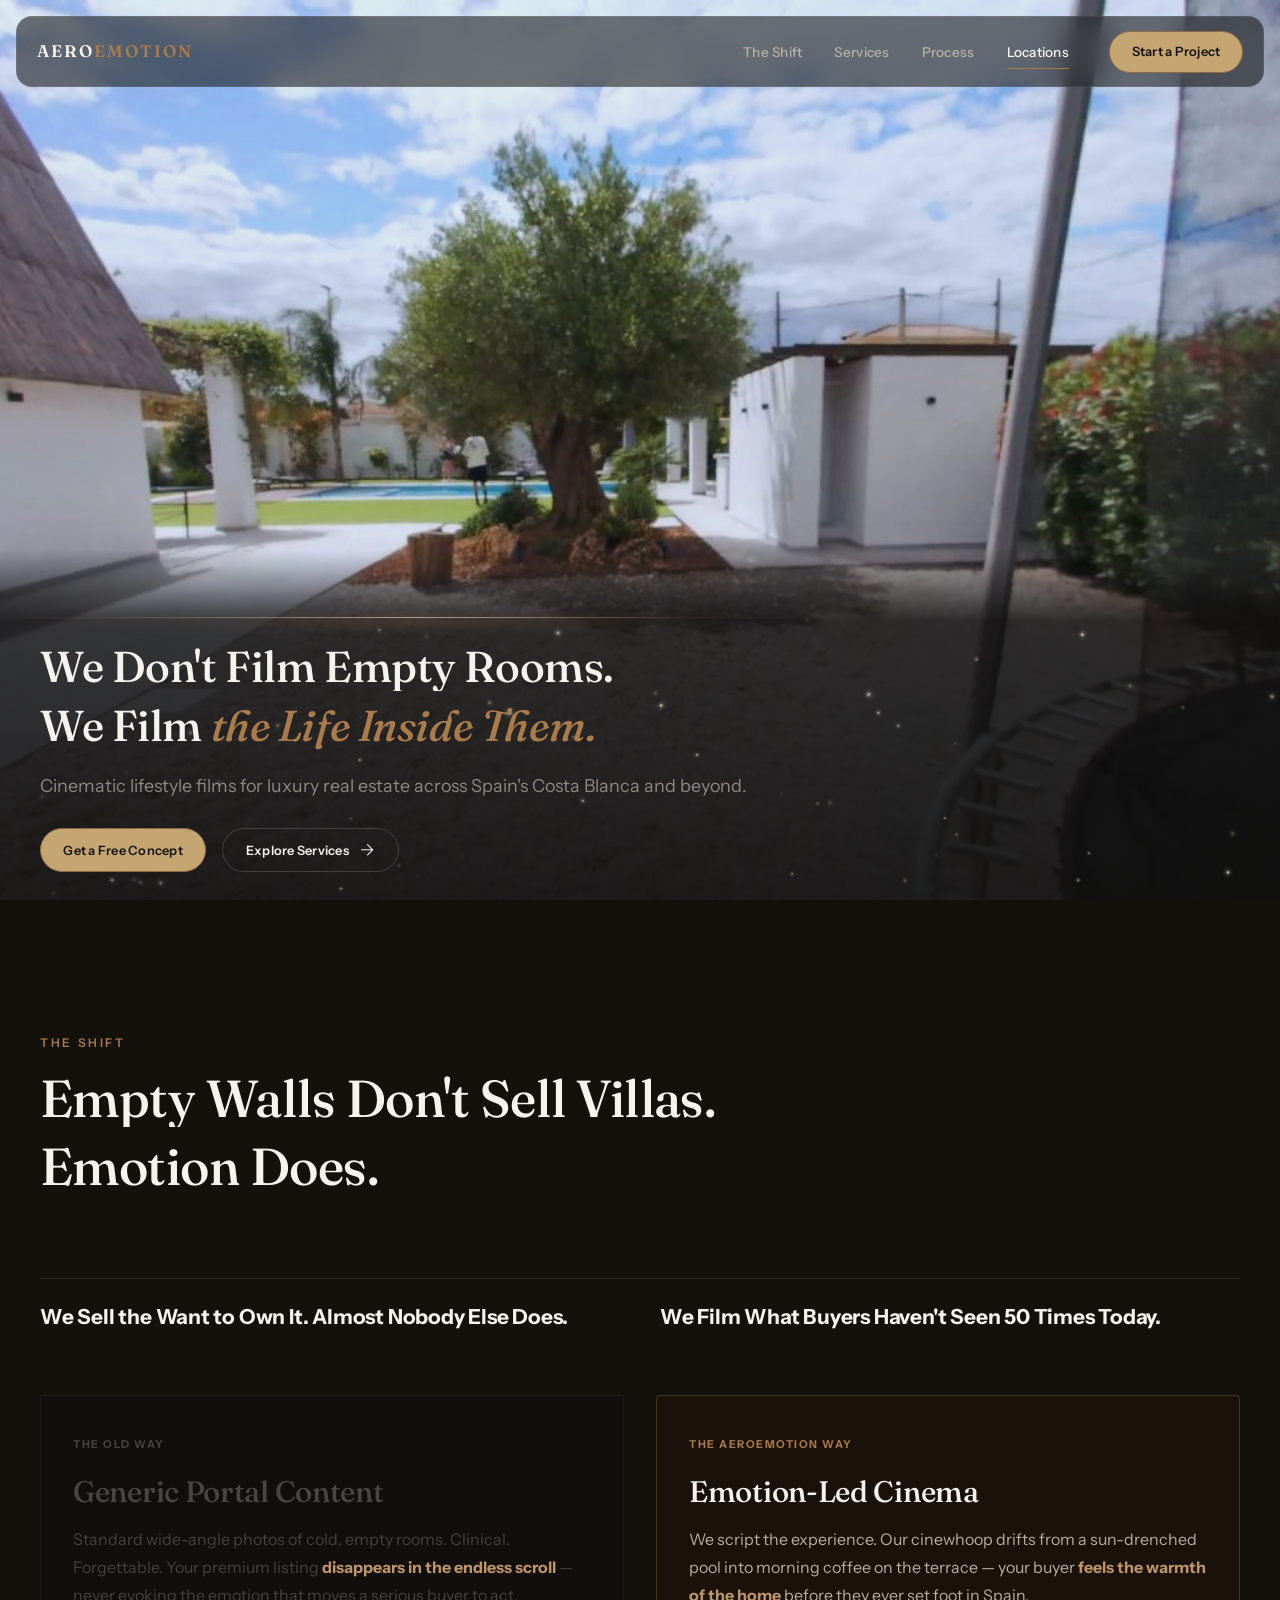
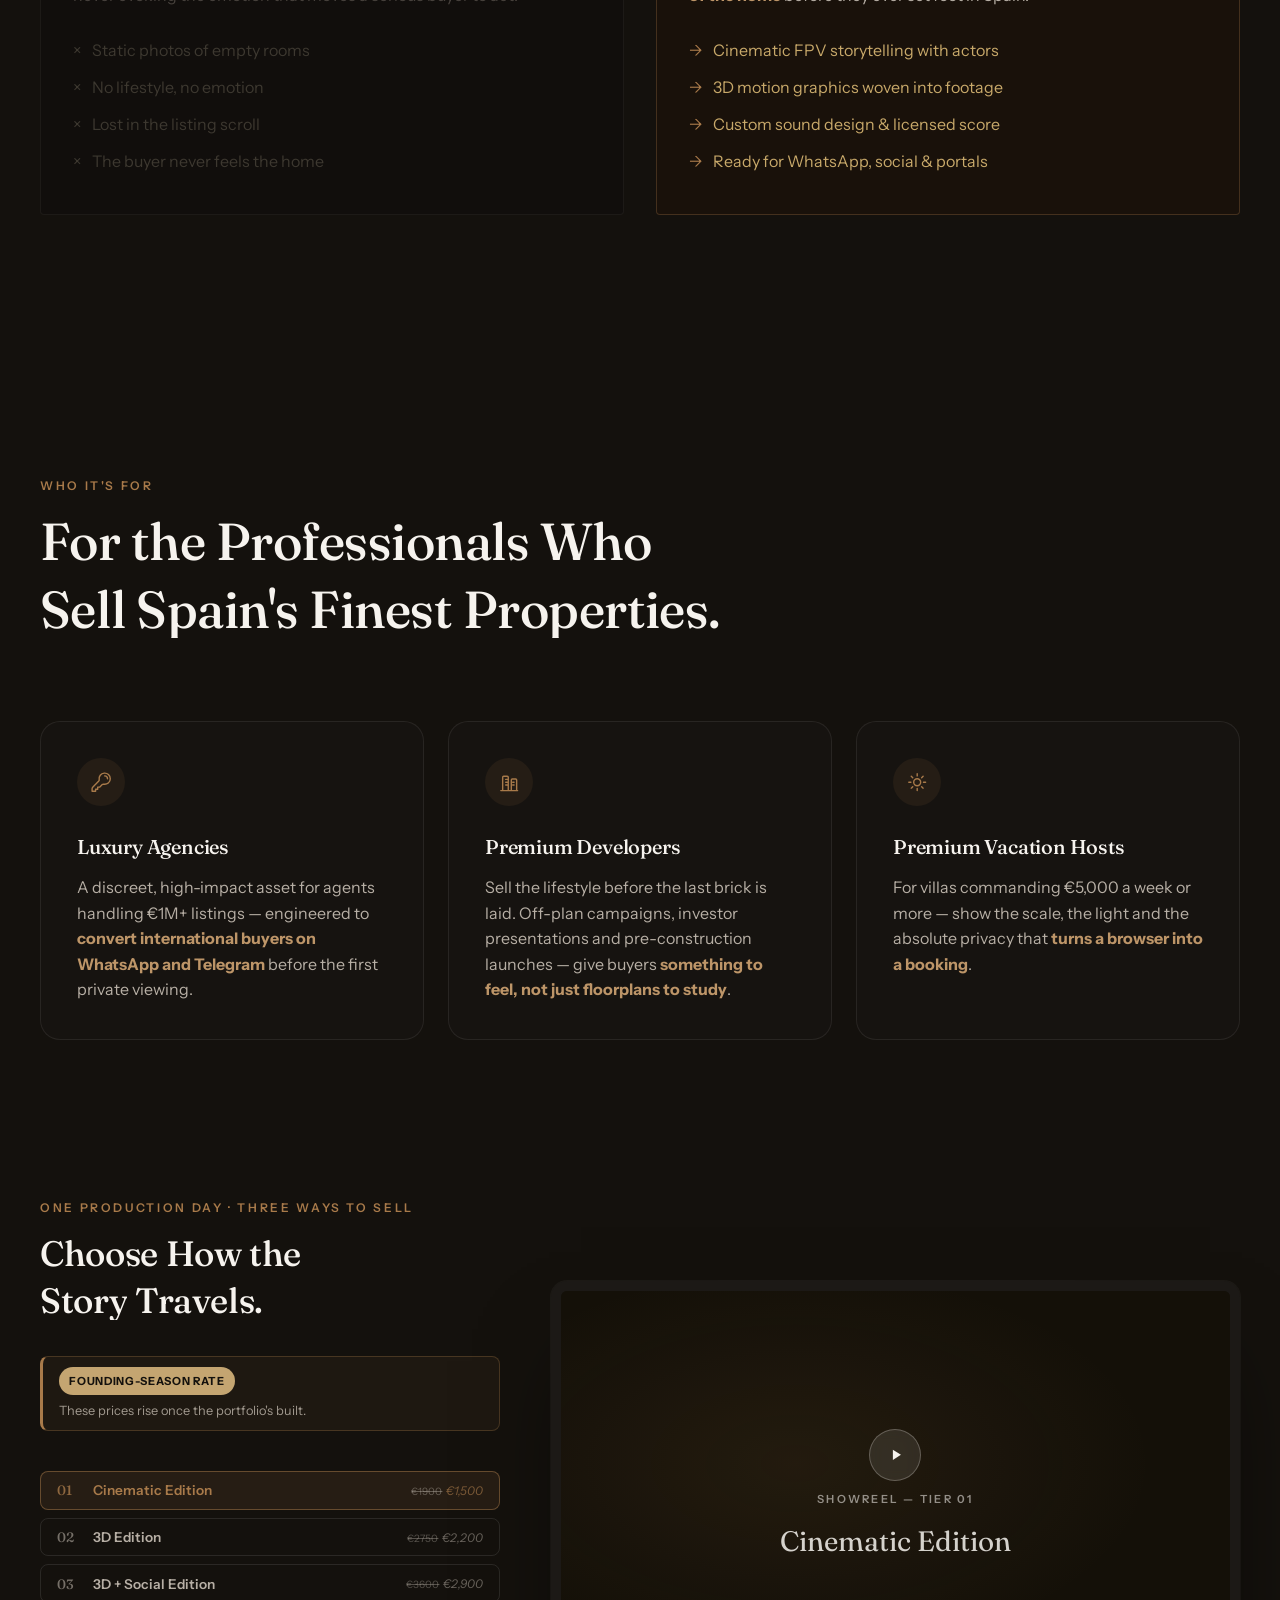
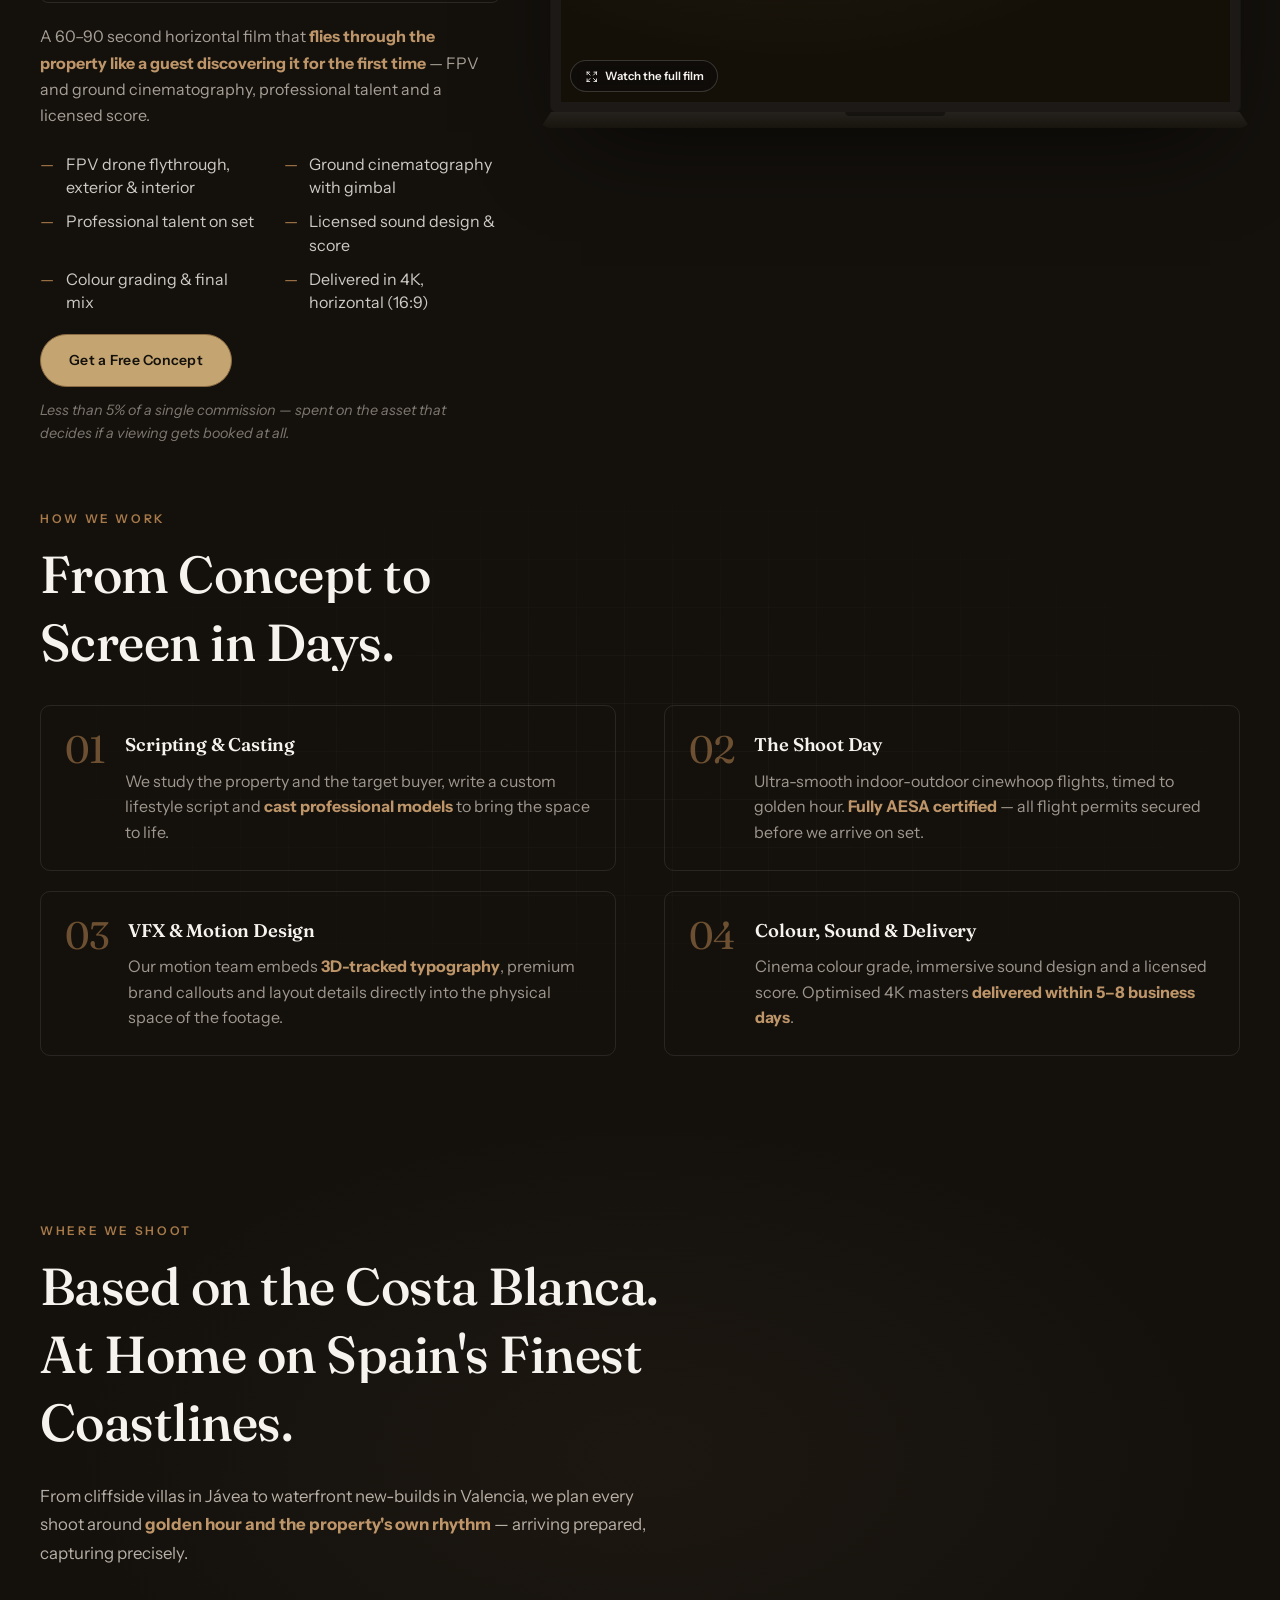
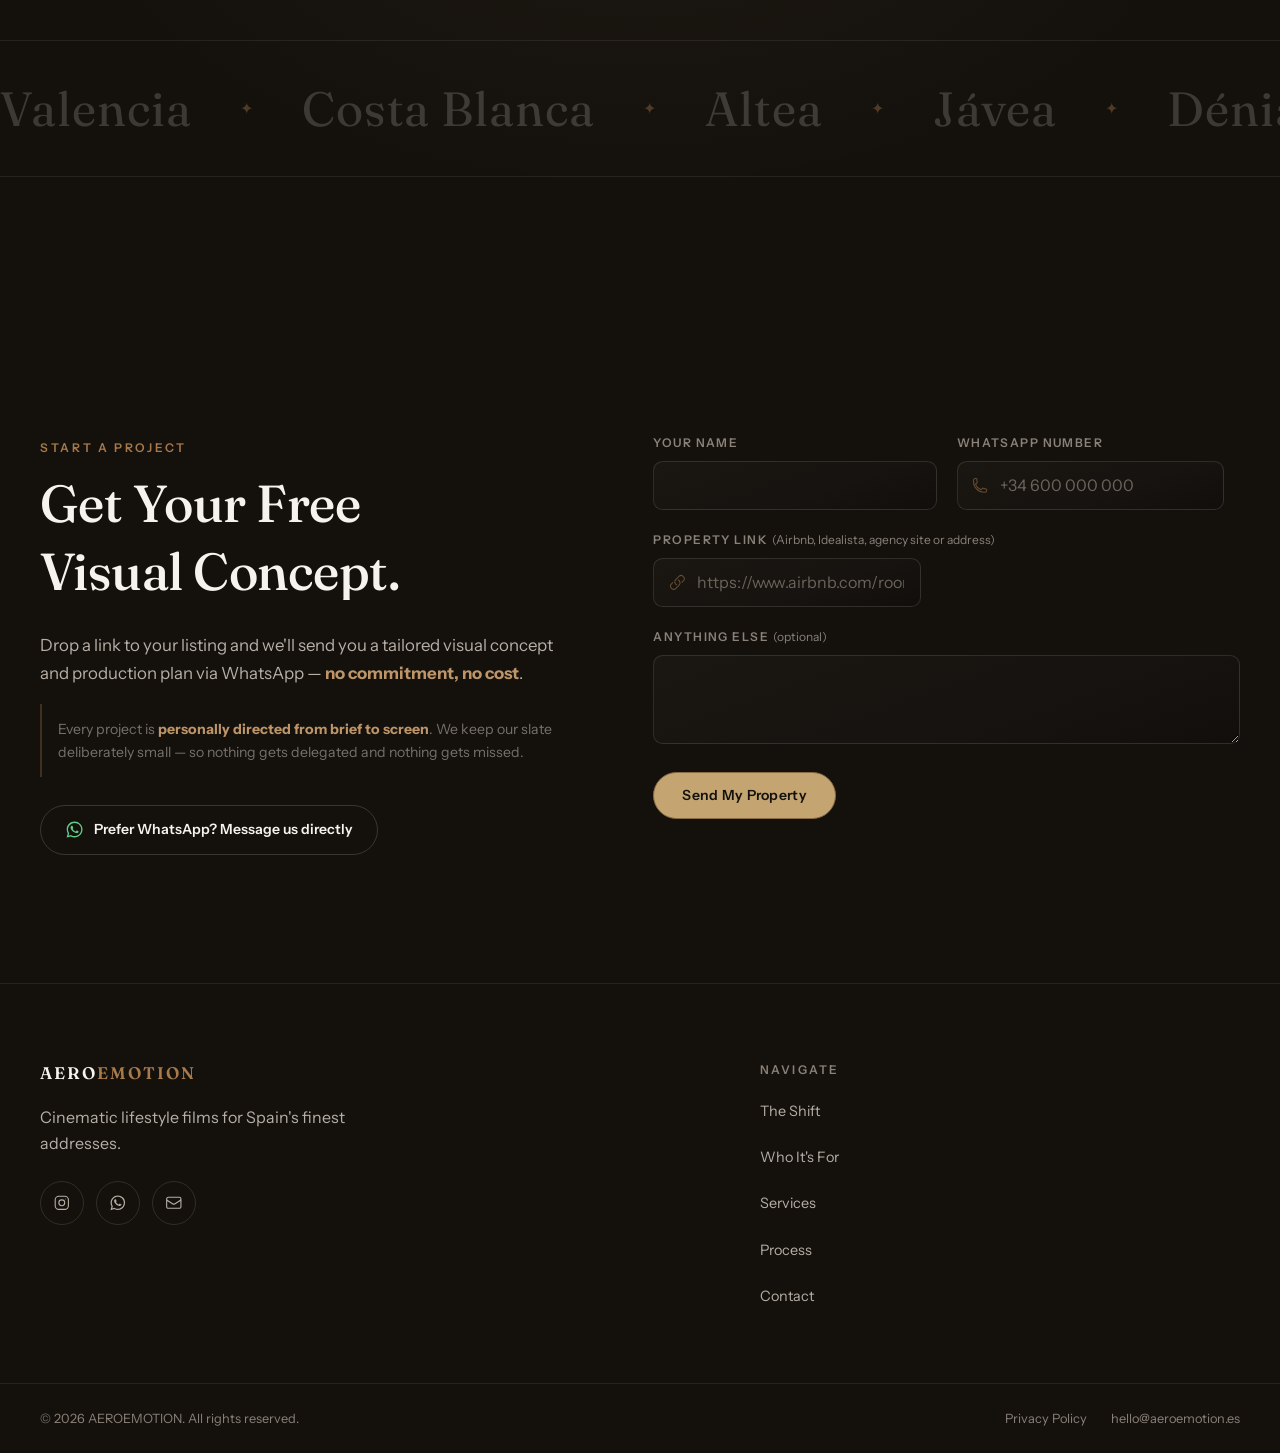
==== index.html @ 497477eb "Eager-load hero video; replace Ken Burns placeholders with static dark backgrounds - Hero <video> sw" ====
<!DOCTYPE html>
<html lang="en">
<head>
<meta charset="UTF-8">
<meta name="viewport" content="width=device-width, initial-scale=1">
<meta name="theme-color" content="#14110d">
<title>AEROEMOTION — Cinematic Lifestyle Films for Luxury Real Estate in Spain</title>
<meta name="description" content="AEROEMOTION creates Interactive Lifestyle Assets — cinematic storytelling, FPV drone flow and 3D motion design — for ultra-luxury villas, yachts and boutique hotels across Valencia, Costa Blanca, Altea, Jávea and Dénia.">
<meta property="og:title" content="AEROEMOTION — Cinematic Lifestyle Films for Luxury Real Estate in Spain">
<meta property="og:description" content="Interactive Lifestyle Assets for ultra-luxury villas, yachts and boutique hotels. Cinematic storytelling, FPV drone flow and 3D motion design.">
<meta property="og:type" content="website">
<meta property="og:image" content="assets/images/og-image.jpg">
<meta property="og:url" content="https://www.aeroemotion.es/">
<meta name="robots" content="index, follow">
<meta name="author" content="AEROEMOTION">
<link rel="canonical" href="https://www.aeroemotion.es/">
<link rel="icon" type="image/svg+xml" href="assets/images/favicon.svg">
<link rel="preconnect" href="https://fonts.googleapis.com">
<link rel="preconnect" href="https://fonts.gstatic.com" crossorigin>
<link href="https://fonts.googleapis.com/css2?family=Fraunces:ital,opsz,wght@0,9..144,300..700;1,9..144,400..600&family=Instrument+Sans:ital,wght@0,400;0,500;0,600;0,700;1,400;1,500&display=swap" rel="stylesheet">
<link rel="stylesheet" href="css/style.css">
</head>
<body>
<a href="#main" class="skip-link">Skip to content</a>
<div class="grain" aria-hidden="true"></div>
<div class="scroll-progress" aria-hidden="true"></div>

<!-- NAVBAR -->
<header class="navbar" id="navbar">
  <div class="navbar__inner">
    <a href="#top" class="navbar__logo" aria-label="Aeroemotion — home">
      <span class="navbar__logo-aero">AERO</span><span class="navbar__logo-accent">EMOTION</span>
    </a>
    <nav class="navbar__links" aria-label="Primary">
      <a href="#philosophy" class="navbar__link">The Shift</a>
      <a href="#services" class="navbar__link">Services</a>
      <a href="#process" class="navbar__link">Process</a>
      <a href="#locations" class="navbar__link">Locations</a>
      <a href="#contact" class="btn btn--primary btn--sm navbar__cta">Start a Project</a>
    </nav>
    <button class="navbar__toggle" id="navToggle" aria-label="Open menu" aria-expanded="false" aria-controls="mobileMenu">
      <svg class="icon icon--open" viewBox="0 0 24 24" fill="none" stroke="currentColor" stroke-width="1.5" stroke-linecap="round" stroke-linejoin="round"><path d="M3.75 6.75h16.5M3.75 12h16.5M3.75 17.25h16.5"/></svg>
      <svg class="icon icon--close" viewBox="0 0 24 24" fill="none" stroke="currentColor" stroke-width="1.5" stroke-linecap="round" stroke-linejoin="round"><path d="M6 18 18 6M6 6l12 12"/></svg>
    </button>
  </div>
</header>

<div class="mobile-menu" id="mobileMenu">
  <nav class="mobile-menu__nav" aria-label="Mobile">
    <a href="#philosophy" class="mobile-menu__link">The Shift</a>
    <a href="#audience" class="mobile-menu__link">Who It's For</a>
    <a href="#services" class="mobile-menu__link">Services</a>
    <a href="#process" class="mobile-menu__link">Process</a>
    <a href="#locations" class="mobile-menu__link">Locations</a>
  </nav>
  <a href="#contact" class="btn btn--primary mobile-menu__cta">Start a Project</a>
</div>

<main id="main">

  <!-- HERO -->
  <section class="hero" id="top">
    <div class="hero__media">
      <div class="placeholder-gradient placeholder-gradient--hero" data-tier-media="hero">
        <div class="hero__art" aria-hidden="true">
          <svg viewBox="0 0 1600 900" preserveAspectRatio="xMidYMid slice" xmlns="http://www.w3.org/2000/svg">
            <defs>
              <filter id="droneGlow" x="-200%" y="-200%" width="500%" height="500%">
                <feGaussianBlur stdDeviation="5" result="blur"/>
                <feMerge><feMergeNode in="blur"/><feMergeNode in="SourceGraphic"/></feMerge>
              </filter>
              <filter id="sunBlur" x="-100%" y="-100%" width="300%" height="300%">
                <feGaussianBlur stdDeviation="35"/>
              </filter>
              <linearGradient id="seaGradient" x1="0" y1="0" x2="0" y2="1">
                <stop offset="0" stop-color="#1f2e2c" stop-opacity="0.85"/>
                <stop offset="1" stop-color="#14110d" stop-opacity="0.95"/>
              </linearGradient>
            </defs>

            <circle class="hero-art__sun" cx="1220" cy="210" r="120" filter="url(#sunBlur)"/>

            <path class="hero-art__ridge hero-art__ridge--back" d="M-10,580 C200,520 380,560 580,525 C800,488 1000,545 1220,510 C1400,482 1520,520 1610,500 L1610,910 L-10,910 Z"/>

            <rect x="-10" y="640" width="1620" height="270" fill="url(#seaGradient)"/>
            <path class="hero-art__glint" d="M-10,664 C260,650 420,672 700,659 C980,646 1180,668 1610,652 L1610,672 C1180,690 980,668 700,681 C420,694 260,672 -10,686 Z"/>

            <path class="hero-art__ridge hero-art__ridge--front" d="M-10,680 C180,630 360,670 560,640 C680,622 760,612 900,608 C1080,603 1260,615 1400,605 C1480,600 1560,612 1610,605 L1610,910 L-10,910 Z"/>

            <path class="hero-art__flightpath" d="M-40,300 C260,180 480,360 760,260 C1040,160 1300,320 1650,240"/>
            <circle class="hero-art__drone" cx="760" cy="260" r="5" filter="url(#droneGlow)"/>
          </svg>
        </div>
        <video class="screen-media__video screen-media__video--hero" autoplay muted loop playsinline preload="auto" poster="assets/images/hero-poster.jpg" aria-hidden="true">
          <source src="assets/video/hero-bg-mobile.mp4" media="(max-width: 768px)">
          <source src="assets/video/hero-bg.mp4">
        </video>
      </div>
      <div class="hero__overlay"></div>
      <div class="hero__vignette" aria-hidden="true"></div>
    </div>
    <canvas class="hero__particles" aria-hidden="true"></canvas>
    <div class="hero__content wrap">
      <h1 class="hero__title reveal">We Don't Film Empty Rooms.<br>We Film <em>the Life Inside Them.</em></h1>
      <p class="hero__sub reveal">Cinematic lifestyle films for luxury real estate across Spain's Costa Blanca and beyond.</p>
      <div class="hero__actions reveal">
        <a href="#contact" class="btn btn--primary">Get a Free Concept</a>
        <a href="#services" class="btn btn--ghost">
          Explore Services
          <svg class="icon" viewBox="0 0 24 24" fill="none" stroke="currentColor" stroke-width="1.5" stroke-linecap="round" stroke-linejoin="round"><path d="M5 12h14M13 5l7 7-7 7"/></svg>
        </a>
      </div>
    </div>
  </section>

  <!-- THE SHIFT -->
  <section class="section philosophy" id="philosophy">
    <div class="philosophy__glow" aria-hidden="true"></div>
    <div class="wrap">
      <div class="section-head">
        <p class="eyebrow reveal">The Shift</p>
        <h2 class="reveal">Empty Walls Don't Sell Villas.<br>Emotion Does.</h2>
      </div>
      <div class="shift__hooks reveal">
        <p class="shift__hook">We Sell the Want to Own It. Almost Nobody Else Does.</p>
        <p class="shift__hook">We Film What Buyers Haven't Seen 50 Times Today.</p>
      </div>
      <div class="shift__grid">
        <div class="shift-card shift-card--old reveal">
          <p class="shift-card__label">The Old Way</p>
          <h3 class="shift-card__title">Generic Portal Content</h3>
          <p class="shift-card__body">Standard wide-angle photos of cold, empty rooms. Clinical. Forgettable. Your premium listing <strong class="hl">disappears in the endless scroll</strong> — never evoking the emotion that moves a serious buyer to act.</p>
          <ul class="shift-card__list">
            <li>Static photos of empty rooms</li>
            <li>No lifestyle, no emotion</li>
            <li>Lost in the listing scroll</li>
            <li>The buyer never feels the home</li>
          </ul>
        </div>
        <div class="shift-card shift-card--new reveal">
          <p class="shift-card__label">The AEROEMOTION Way</p>
          <h3 class="shift-card__title">Emotion-Led Cinema</h3>
          <p class="shift-card__body">We script the experience. Our cinewhoop drifts from a sun-drenched pool into morning coffee on the terrace — your buyer <strong class="hl">feels the warmth of the home</strong> before they ever set foot in Spain.</p>
          <ul class="shift-card__list">
            <li>Cinematic FPV storytelling with actors</li>
            <li>3D motion graphics woven into footage</li>
            <li>Custom sound design &amp; licensed score</li>
            <li>Ready for WhatsApp, social &amp; portals</li>
          </ul>
        </div>
      </div>
    </div>
  </section>

  <!-- AUDIENCE -->
  <section class="section audience" id="audience">
    <div class="wrap">
      <div class="section-head">
        <p class="eyebrow reveal">Who It's For</p>
        <h2 class="reveal">For the Professionals Who Sell Spain's Finest Properties.</h2>
      </div>
      <div class="audience__grid">
        <div class="audience-card reveal">
          <div class="audience-card__icon">
            <svg viewBox="0 0 24 24" fill="none" stroke="currentColor" stroke-width="1.5" stroke-linecap="round" stroke-linejoin="round"><path d="M15.75 5.25a3 3 0 0 1 3 3m3 0a6 6 0 0 1-7.029 5.912c-.563-.097-1.159.026-1.563.43L10.5 17.25H8.25v2.25H6v2.25H2.25v-2.818c0-.597.237-1.17.659-1.591l6.499-6.499c.404-.404.527-1 .43-1.563A6 6 0 1 1 21.75 8.25Z"/></svg>
          </div>
          <h3 class="audience-card__title">Luxury Agencies</h3>
          <p class="audience-card__text">A discreet, high-impact asset for agents handling €1M+ listings — engineered to <strong class="hl">convert international buyers on WhatsApp and Telegram</strong> before the first private viewing.</p>
        </div>
        <div class="audience-card reveal">
          <div class="audience-card__icon">
            <svg viewBox="0 0 24 24" fill="none" stroke="currentColor" stroke-width="1.5" stroke-linecap="round" stroke-linejoin="round"><path d="M3 21h18M5 21V6.75c0-.621.504-1.125 1.125-1.125h3.75c.621 0 1.125.504 1.125 1.125V21M14.25 21V9.75c0-.621.504-1.125 1.125-1.125h3.5c.621 0 1.125.504 1.125 1.125V21M8.25 9h1.5m-1.5 3h1.5m-1.5 3h1.5m6-3h1.5m-1.5 3h1.5"/></svg>
          </div>
          <h3 class="audience-card__title">Premium Developers</h3>
          <p class="audience-card__text">Sell the lifestyle before the last brick is laid. Off-plan campaigns, investor presentations and pre-construction launches — give buyers <strong class="hl">something to feel, not just floorplans to study</strong>.</p>
        </div>
        <div class="audience-card reveal">
          <div class="audience-card__icon">
            <svg viewBox="0 0 24 24" fill="none" stroke="currentColor" stroke-width="1.5" stroke-linecap="round" stroke-linejoin="round"><path d="M12 3v2.25m6.364.386-1.591 1.591M21 12h-2.25m-.386 6.364-1.591-1.591M12 18.75V21m-4.773-4.227-1.591 1.591M5.25 12H3m4.227-4.773L5.636 5.636M15.75 12a3.75 3.75 0 1 1-7.5 0 3.75 3.75 0 0 1 7.5 0Z"/></svg>
          </div>
          <h3 class="audience-card__title">Premium Vacation Hosts</h3>
          <p class="audience-card__text">For villas commanding €5,000 a week or more — show the scale, the light and the absolute privacy that <strong class="hl">turns a browser into a booking</strong>.</p>
        </div>
      </div>
    </div>
  </section>

  <!-- SERVICES / INTERACTIVE DEMO -->
  <section class="section services" id="services">
    <div class="wrap">
      <div class="services__layout">
        <div class="services__intro">
          <div class="section-head">
            <p class="eyebrow reveal">One Production Day · Three Ways to Sell</p>
            <h2 class="reveal">Choose How the Story Travels.</h2>
          </div>

          <div class="founding-badge reveal">
            <span class="founding-badge__tag">Founding-season rate</span>
            <span class="founding-badge__text">These prices rise once the portfolio's built.</span>
          </div>

          <div class="tier-switcher reveal" role="tablist" aria-label="Service tiers">
            <button class="tier-tab is-active" role="tab" aria-selected="true" id="tierTab1" aria-controls="tierPanel1" data-tier="1">
              <span class="tier-tab__index">01</span>
              <span class="tier-tab__label">Cinematic Edition</span>
              <span class="tier-tab__price"><s class="tier-tab__price-old">€1900</s>€1,500</span>
            </button>
            <button class="tier-tab" role="tab" aria-selected="false" id="tierTab2" aria-controls="tierPanel2" data-tier="2">
              <span class="tier-tab__index">02</span>
              <span class="tier-tab__label">3D Edition</span>
              <span class="tier-tab__price"><s class="tier-tab__price-old">€2750</s>€2,200</span>
            </button>
            <button class="tier-tab" role="tab" aria-selected="false" id="tierTab3" aria-controls="tierPanel3" data-tier="3">
              <span class="tier-tab__index">03</span>
              <span class="tier-tab__label">3D + Social Edition</span>
              <span class="tier-tab__price"><s class="tier-tab__price-old">€3600</s>€2,900</span>
            </button>
          </div>
        </div><!-- /.services__intro -->

        <div class="services__details">
          <div class="tier-panels reveal">
            <div class="tier-panel is-active" id="tierPanel1" role="tabpanel" aria-labelledby="tierTab1" data-tier-panel="1">
              <p class="tier-panel__desc">A 60&ndash;90 second horizontal film that <strong class="hl">flies through the property like a guest discovering it for the first time</strong> &mdash; FPV and ground cinematography, professional talent and a licensed score.</p>
              <ul class="tier-panel__list">
                <li>FPV drone flythrough, exterior &amp; interior</li>
                <li>Ground cinematography with gimbal</li>
                <li>Professional talent on set</li>
                <li>Licensed sound design &amp; score</li>
                <li>Colour grading &amp; final mix</li>
                <li>Delivered in 4K, horizontal (16:9)</li>
              </ul>
            </div>
            <div class="tier-panel" id="tierPanel2" role="tabpanel" aria-labelledby="tierTab2" data-tier-panel="2" hidden>
              <p class="tier-panel__desc">Everything in Cinematic Edition, with 3D motion graphics and animated typography integrated directly into the footage &mdash; so <strong class="hl">the story sells itself, even on mute</strong>.</p>
              <ul class="tier-panel__list">
                <li>Everything in Cinematic Edition</li>
                <li>Integrated 3D motion graphics</li>
                <li>Animated price, spec &amp; location overlays</li>
                <li>Branded title sequence</li>
                <li>2 rounds of revisions</li>
                <li>Delivered in 4K, horizontal (16:9)</li>
              </ul>
            </div>
            <div class="tier-panel" id="tierPanel3" role="tabpanel" aria-labelledby="tierTab3" data-tier-panel="3" hidden>
              <p class="tier-panel__desc">Everything in 3D Edition, plus <strong class="hl">3&ndash;5 vertical cuts built for Reels, TikTok and Stories</strong> &mdash; ready to post, trend-aware, with captions and platform-native pacing.</p>
              <ul class="tier-panel__list">
                <li>Everything in 3D Edition</li>
                <li>3&ndash;5 vertical edits (9:16)</li>
                <li>Platform-native pacing, text &amp; captions</li>
                <li>Trend-aware sound selection</li>
                <li>Ready-to-post export presets</li>
                <li>Priority turnaround</li>
              </ul>
            </div>
          </div>

          <div class="services__cta reveal">
            <a href="#contact" class="btn btn--primary">Get a Free Concept</a>
            <p class="services__price-context">Less than 5% of a single commission — spent on the asset that decides if a viewing gets booked at all.</p>
          </div>

        </div><!-- /.services__details -->

        <div class="demo-stage reveal" data-tier-stage="1">
          <div class="device device-laptop">
            <div class="device-laptop__screen">
              <div class="device-laptop__cam"></div>
              <div class="screen-media">
                <!-- data-embed-url: paste a YouTube/Vimeo embed link (e.g.
                     https://www.youtube-nocookie.com/embed/XXXXXXXXXXX?autoplay=1&rel=0)
                     to enable the "Watch the full film" button for this tier.
                     Leave empty to keep the button hidden for that tier. -->
                <div class="screen-media__layer placeholder-gradient placeholder-gradient--1 is-active" data-tier-media="1" data-embed-url="https://www.youtube-nocookie.com/embed/KHwa2JQuWTI?autoplay=1&amp;rel=0">
                  <div class="screen-media__placeholder">
                    <span class="play-badge">
                      <svg viewBox="0 0 24 24" fill="currentColor"><path d="M8 5v14l11-7z"/></svg>
                    </span>
                    <span class="screen-media__tag">Showreel &mdash; Tier 01</span>
                    <span class="screen-media__title">Cinematic Edition</span>
                  </div>
                  <video class="screen-media__video" muted loop playsinline preload="none" data-src="assets/video/tier1.mp4"></video>
                </div>
                <div class="screen-media__layer placeholder-gradient placeholder-gradient--2" data-tier-media="2" data-embed-url="https://www.youtube-nocookie.com/embed/xeghFTHUBnk?autoplay=1&amp;rel=0">
                  <div class="screen-media__placeholder">
                    <span class="play-badge">
                      <svg viewBox="0 0 24 24" fill="currentColor"><path d="M8 5v14l11-7z"/></svg>
                    </span>
                    <span class="screen-media__tag">Showreel &mdash; Tier 02</span>
                    <span class="screen-media__title">3D Edition</span>
                  </div>
                  <video class="screen-media__video" muted loop playsinline preload="none" data-src="assets/video/tier2.mp4"></video>
                </div>
              </div>
              <div class="scan-sweep" aria-hidden="true"></div>
              <button class="watch-full" type="button" id="watchFullFilm" aria-label="Watch the full film in 4K, with sound" hidden>
                <svg viewBox="0 0 24 24" fill="none" stroke="currentColor" stroke-width="1.5" stroke-linecap="round" stroke-linejoin="round"><path d="M3.75 3.75v4.5m0-4.5h4.5m-4.5 0L9 9M3.75 20.25v-4.5m0 4.5h4.5m-4.5 0L9 15M20.25 3.75h-4.5m4.5 0v4.5m0-4.5L15 9m5.25 11.25h-4.5m4.5 0v-4.5m0 4.5L15 15"/></svg>
                <span>Watch the full film</span>
              </button>
              <div class="frame-corners" aria-hidden="true">
                <span class="frame-corner frame-corner--tl"></span>
                <span class="frame-corner frame-corner--tr"></span>
                <span class="frame-corner frame-corner--bl"></span>
                <span class="frame-corner frame-corner--br"></span>
              </div>
            </div>
            <div class="device-laptop__base"></div>
          </div>

          <div class="device device-phone" data-phone>
            <div class="device-phone__island"></div>
            <div class="device-phone__screen">
              <div class="screen-media__layer placeholder-gradient placeholder-gradient--3 is-active" data-tier-media="3">
                <div class="screen-media__placeholder">
                  <span class="play-badge play-badge--sm">
                    <svg viewBox="0 0 24 24" fill="currentColor"><path d="M8 5v14l11-7z"/></svg>
                  </span>
                  <span class="screen-media__tag">Reel &mdash; Tier 03</span>
                </div>
                <video class="screen-media__video" muted loop playsinline preload="none" data-src="assets/video/tier3-reel.mp4"></video>
              </div>
              <div class="reel-ui">
                  <div class="reel-ui__actions">
                  <button class="reel-action" type="button" aria-label="Like" data-like>
                    <svg viewBox="0 0 24 24" fill="currentColor"><path d="M12 21.35l-1.45-1.32C5.4 15.36 2 12.28 2 8.5 2 5.42 4.42 3 7.5 3c1.74 0 3.41.81 4.5 2.09C13.09 3.81 14.76 3 16.5 3 19.58 3 22 5.42 22 8.5c0 3.78-3.4 6.86-8.55 11.54L12 21.35Z"/></svg>
                    <span class="reel-action__count" data-like-count>842K</span>
                  </button>
                  <button class="reel-action" type="button" aria-label="Comment">
                    <svg viewBox="0 0 24 24" fill="none" stroke="currentColor" stroke-width="1.5" stroke-linecap="round" stroke-linejoin="round"><path d="M2.25 12.76c0 1.6 1.12 3 2.71 3.23 1.45.21 2.92.36 4.4.43L12 21l2.64-4.58c1.48-.07 2.95-.22 4.4-.43 1.59-.23 2.71-1.62 2.71-3.23V6.74c0-1.6-1.12-3-2.71-3.23a48.4 48.4 0 0 0-13.68 0c-1.59.23-2.71 1.62-2.71 3.23v6.02Z"/></svg>
                    <span class="reel-action__count">3,104</span>
                  </button>
                  <button class="reel-action" type="button" aria-label="Share">
                    <svg viewBox="0 0 24 24" fill="none" stroke="currentColor" stroke-width="1.5" stroke-linecap="round" stroke-linejoin="round"><path d="M6 12 3.27 3.96a.75.75 0 0 1 .988-.945l16.5 7.5a.75.75 0 0 1 0 1.36l-16.5 7.5a.75.75 0 0 1-.988-.945L6 12Zm0 0h7.5"/></svg>
                  </button>
                  <button class="reel-action" type="button" aria-label="Save">
                    <svg viewBox="0 0 24 24" fill="none" stroke="currentColor" stroke-width="1.5" stroke-linecap="round" stroke-linejoin="round"><path d="M17.59 3.32c1.1.13 1.91 1.08 1.91 2.19V21L12 17.25 4.5 21V5.51c0-1.11.81-2.06 1.91-2.19a48.5 48.5 0 0 1 11.18 0Z"/></svg>
                  </button>
                </div>
                <div class="reel-ui__caption">
                  <p class="reel-ui__username">@aeroemotion.es</p>
                  <p class="reel-ui__text">Villa Aurora &middot; J&aacute;vea &mdash; the view that sold it. &#127916;</p>
                </div>
              </div>
              <div class="frame-corners" aria-hidden="true">
                <span class="frame-corner frame-corner--tl"></span>
                <span class="frame-corner frame-corner--tr"></span>
                <span class="frame-corner frame-corner--bl"></span>
                <span class="frame-corner frame-corner--br"></span>
              </div>
            </div>
          </div>
        </div><!-- /.demo-stage -->

      </div><!-- /.services__layout -->
    </div>
  </section>

  <!-- PROCESS -->
  <section class="section process" id="process">
    <div class="wrap">
      <div class="section-head">
        <p class="eyebrow reveal">How We Work</p>
        <h2 class="reveal">From Concept to Screen in Days.</h2>
      </div>
      <ol class="process__list">
        <li class="process-step reveal">
          <span class="process-step__index">01</span>
          <div>
            <h3 class="process-step__title">Scripting &amp; Casting</h3>
            <p class="process-step__text">We study the property and the target buyer, write a custom lifestyle script and <strong class="hl">cast professional models</strong> to bring the space to life.</p>
          </div>
        </li>
        <li class="process-step reveal">
          <span class="process-step__index">02</span>
          <div>
            <h3 class="process-step__title">The Shoot Day</h3>
            <p class="process-step__text">Ultra-smooth indoor-outdoor cinewhoop flights, timed to golden hour. <strong class="hl">Fully AESA certified</strong> &mdash; all flight permits secured before we arrive on set.</p>
          </div>
        </li>
        <li class="process-step reveal">
          <span class="process-step__index">03</span>
          <div>
            <h3 class="process-step__title">VFX &amp; Motion Design</h3>
            <p class="process-step__text">Our motion team embeds <strong class="hl">3D-tracked typography</strong>, premium brand callouts and layout details directly into the physical space of the footage.</p>
          </div>
        </li>
        <li class="process-step reveal">
          <span class="process-step__index">04</span>
          <div>
            <h3 class="process-step__title">Colour, Sound &amp; Delivery</h3>
            <p class="process-step__text">Cinema colour grade, immersive sound design and a licensed score. Optimised 4K masters <strong class="hl">delivered within 5&ndash;8 business days</strong>.</p>
          </div>
        </li>
      </ol>
    </div>
  </section>

  <!-- LOCATIONS -->
  <section class="section locations" id="locations">
    <div class="locations__glow" aria-hidden="true"></div>
    <div class="wrap">
      <div class="section-head">
        <p class="eyebrow reveal">Where We Shoot</p>
        <h2 class="reveal">Based on the Costa Blanca.<br>At Home on Spain's Finest Coastlines.</h2>
        <p class="lead reveal">From cliffside villas in Jávea to waterfront new-builds in Valencia, we plan every shoot around <strong class="hl">golden hour and the property's own rhythm</strong> — arriving prepared, capturing precisely.</p>
      </div>
    </div>
    <div class="locations__marquee reveal" aria-hidden="true">
      <div class="marquee__track">
        <span class="marquee__item">Valencia</span>
        <span class="marquee__item">Costa Blanca</span>
        <span class="marquee__item">Altea</span>
        <span class="marquee__item">Jávea</span>
        <span class="marquee__item">Dénia</span>
        <span class="marquee__item">Valencia</span>
        <span class="marquee__item">Costa Blanca</span>
        <span class="marquee__item">Altea</span>
        <span class="marquee__item">Jávea</span>
        <span class="marquee__item">Dénia</span>
      </div>
    </div>
  </section>

  <!-- CONTACT -->
  <section class="section contact" id="contact">
    <div class="wrap contact__grid">
      <div class="contact__intro">
        <p class="eyebrow reveal">Start a Project</p>
        <h2 class="reveal">Get Your Free Visual Concept.</h2>
        <p class="lead reveal">Drop a link to your listing and we'll send you a tailored visual concept and production plan via WhatsApp — <strong class="hl">no commitment, no cost</strong>.</p>
        <p class="contact__founder-note reveal">Every project is <strong class="hl">personally directed from brief to screen</strong>. We keep our slate deliberately small — so nothing gets delegated and nothing gets missed.</p>
        <a href="#" data-whatsapp-link data-whatsapp-text="Hi aeroemotion, I'd like to ask about a lifestyle film for my property." class="whatsapp-direct reveal" target="_blank" rel="noopener">
          <svg viewBox="0 0 24 24" fill="currentColor"><path d="M19.05 4.91A9.816 9.816 0 0 0 12.04 2c-5.46 0-9.91 4.45-9.91 9.91 0 1.75.46 3.45 1.32 4.95L2 22l5.25-1.38c1.45.79 3.08 1.21 4.74 1.21h.01c5.46 0 9.91-4.45 9.91-9.91 0-2.65-1.03-5.14-2.86-7.01ZM12.04 20.15h-.01c-1.48 0-2.93-.4-4.2-1.15l-.3-.18-3.12.82.83-3.04-.2-.31a8.264 8.264 0 0 1-1.26-4.38c0-4.54 3.7-8.24 8.25-8.24 2.2 0 4.27.86 5.82 2.42a8.183 8.183 0 0 1 2.41 5.83c.01 4.55-3.69 8.23-8.22 8.23Zm4.52-6.16c-.25-.12-1.47-.72-1.69-.81-.23-.08-.39-.12-.56.13-.17.24-.64.81-.78.97-.15.17-.29.18-.54.06-1.47-.74-2.43-1.32-3.4-2.99-.26-.44.26-.41.74-1.36.08-.17.04-.31-.03-.44-.08-.12-.55-1.33-.76-1.82-.2-.48-.41-.42-.56-.42-.14-.01-.31-.01-.47-.01-.17 0-.43.06-.66.31-.23.25-.86.84-.86 2.05 0 1.21.88 2.38 1 2.54.13.17 1.71 2.6 4.14 3.55 2.06.79 2.48.64 2.93.6.45-.04 1.47-.6 1.68-1.18.21-.59.21-1.08.15-1.18-.06-.11-.23-.17-.48-.3Z"/></svg>
          <span>Prefer WhatsApp? Message us directly</span>
        </a>
      </div>
      <form class="form reveal" id="leadForm" novalidate>
        <div class="form__row">
          <div class="field">
            <label for="fullName">Your name</label>
            <input type="text" id="fullName" name="fullName" autocomplete="name" required>
          </div>
          <div class="field">
            <label for="whatsapp">WhatsApp number</label>
            <div class="field__input-wrap">
              <svg class="field__icon" viewBox="0 0 24 24" fill="none" stroke="currentColor" stroke-width="1.5" stroke-linecap="round" stroke-linejoin="round" aria-hidden="true"><path d="M2.25 6.75c0 8.284 6.716 15 15 15h1.5a2.25 2.25 0 0 0 2.25-2.25v-1.372c0-.516-.351-.966-.852-1.091l-4.423-1.106c-.44-.11-.902.055-1.173.417l-.97 1.293c-.282.376-.769.542-1.21.38a12.035 12.035 0 0 1-7.143-7.143c-.162-.441.004-.928.38-1.21l1.293-.97c.363-.271.527-.734.417-1.173L6.963 3.102a1.125 1.125 0 0 0-1.091-.852H4.5A2.25 2.25 0 0 0 2.25 4.5v2.25Z"/></svg>
              <input type="tel" id="whatsapp" name="whatsapp" autocomplete="tel" placeholder="+34 600 000 000" required>
            </div>
          </div>
        </div>
        <div class="field">
          <label for="propertyLink">Property link <span class="field__optional">(Airbnb, Idealista, agency site or address)</span></label>
          <div class="field__input-wrap">
            <svg class="field__icon" viewBox="0 0 24 24" fill="none" stroke="currentColor" stroke-width="1.5" stroke-linecap="round" stroke-linejoin="round" aria-hidden="true"><path d="M13.19 8.688a4.5 4.5 0 0 1 1.242 7.244l-4.5 4.5a4.5 4.5 0 0 1-6.364-6.364l1.757-1.757m13.35-.622 1.757-1.757a4.5 4.5 0 0 0-6.364-6.364l-4.5 4.5a4.5 4.5 0 0 0 1.242 7.244"/></svg>
            <input type="url" id="propertyLink" name="propertyLink" placeholder="https://www.airbnb.com/rooms/...">
          </div>
        </div>
        <div class="field">
          <label for="message">Anything else <span class="field__optional">(optional)</span></label>
          <textarea id="message" name="message" rows="3"></textarea>
        </div>
        <button type="submit" class="btn btn--primary form__submit">Send My Property</button>
        <p class="form__success" role="status" aria-live="polite">Thank you — we'll be in touch on WhatsApp within 24 hours.</p>
      </form>
    </div>
  </section>

</main>

<!-- FOOTER -->
<footer class="footer">
  <div class="wrap footer__grid">
    <div class="footer__brand">
      <a href="#top" class="navbar__logo" aria-label="Aeroemotion — home">
        <span class="navbar__logo-aero">AERO</span><span class="navbar__logo-accent">EMOTION</span>
      </a>
      <p>Cinematic lifestyle films for Spain's finest addresses.</p>
      <div class="footer__social">
        <a href="#" aria-label="Instagram" target="_blank" rel="noopener">
          <svg viewBox="0 0 24 24" fill="none" stroke="currentColor" stroke-width="1.5"><rect x="3" y="3" width="18" height="18" rx="5"/><circle cx="12" cy="12" r="4"/><circle cx="17.2" cy="6.8" r="0.6" fill="currentColor" stroke="none"/></svg>
        </a>
        <a href="#" data-whatsapp-link aria-label="WhatsApp" target="_blank" rel="noopener">
          <svg viewBox="0 0 24 24" fill="currentColor"><path d="M19.05 4.91A9.816 9.816 0 0 0 12.04 2c-5.46 0-9.91 4.45-9.91 9.91 0 1.75.46 3.45 1.32 4.95L2 22l5.25-1.38c1.45.79 3.08 1.21 4.74 1.21h.01c5.46 0 9.91-4.45 9.91-9.91 0-2.65-1.03-5.14-2.86-7.01ZM12.04 20.15h-.01c-1.48 0-2.93-.4-4.2-1.15l-.3-.18-3.12.82.83-3.04-.2-.31a8.264 8.264 0 0 1-1.26-4.38c0-4.54 3.7-8.24 8.25-8.24 2.2 0 4.27.86 5.82 2.42a8.183 8.183 0 0 1 2.41 5.83c.01 4.55-3.69 8.23-8.22 8.23Zm4.52-6.16c-.25-.12-1.47-.72-1.69-.81-.23-.08-.39-.12-.56.13-.17.24-.64.81-.78.97-.15.17-.29.18-.54.06-1.47-.74-2.43-1.32-3.4-2.99-.26-.44.26-.41.74-1.36.08-.17.04-.31-.03-.44-.08-.12-.55-1.33-.76-1.82-.2-.48-.41-.42-.56-.42-.14-.01-.31-.01-.47-.01-.17 0-.43.06-.66.31-.23.25-.86.84-.86 2.05 0 1.21.88 2.38 1 2.54.13.17 1.71 2.6 4.14 3.55 2.06.79 2.48.64 2.93.6.45-.04 1.47-.6 1.68-1.18.21-.59.21-1.08.15-1.18-.06-.11-.23-.17-.48-.3Z"/></svg>
        </a>
        <a href="mailto:hello@aeroemotion.es" aria-label="Email">
          <svg viewBox="0 0 24 24" fill="none" stroke="currentColor" stroke-width="1.5" stroke-linecap="round" stroke-linejoin="round"><path d="M21.75 6.75v10.5a2.25 2.25 0 0 1-2.25 2.25h-15a2.25 2.25 0 0 1-2.25-2.25V6.75m19.5 0A2.25 2.25 0 0 0 19.5 4.5h-15a2.25 2.25 0 0 0-2.25 2.25m19.5 0v.24a2.25 2.25 0 0 1-1.07 1.92l-7.5 4.61a2.25 2.25 0 0 1-2.36 0L3.32 8.91a2.25 2.25 0 0 1-1.07-1.92V6.75"/></svg>
        </a>
      </div>
    </div>
    <nav class="footer__nav" aria-label="Footer">
      <h4>Navigate</h4>
      <a href="#philosophy">The Shift</a>
      <a href="#audience">Who It's For</a>
      <a href="#services">Services</a>
      <a href="#process">Process</a>
      <a href="#contact">Contact</a>
    </nav>
  </div>
  <div class="wrap footer__bottom">
    <p>© 2026 AEROEMOTION. All rights reserved.</p>
    <div class="footer__legal-links">
      <a href="/privacy.html">Privacy Policy</a>
      <a href="mailto:hello@aeroemotion.es">hello@aeroemotion.es</a>
    </div>
  </div>
</footer>

<div class="video-lightbox" id="videoLightbox" role="dialog" aria-modal="true" aria-label="Full video playback" hidden>
  <div class="video-lightbox__backdrop" data-lightbox-close></div>
  <button class="video-lightbox__close" type="button" aria-label="Close video" data-lightbox-close>
    <svg viewBox="0 0 24 24" fill="none" stroke="currentColor" stroke-width="1.5" stroke-linecap="round" stroke-linejoin="round"><path d="M6 18 18 6M6 6l12 12"/></svg>
  </button>
  <div class="video-lightbox__frame">
    <iframe class="video-lightbox__iframe" id="lightboxFrame" src="" title="Full film playback" allow="autoplay; fullscreen; picture-in-picture" allowfullscreen></iframe>
  </div>
</div>

<script src="js/main.js"></script>
</body>
</html>
---- css/style.css ----
/* ============ Reset & base ============ */
*, *::before, *::after { box-sizing: border-box; }
html { scroll-behavior: smooth; scroll-padding-top: 6.5rem; cursor: default; }
input, textarea, select { cursor: text; }
select { cursor: default; }
body {
  margin: 0;
  background: #14110d;
  color: #f6f3ee;
  font-family: 'Instrument Sans', system-ui, sans-serif;
  font-size: 16px;
  line-height: 1.65;
  -webkit-font-smoothing: antialiased;
  overflow-x: hidden;
}
img, video { display: block; max-width: 100%; }
a { color: inherit; text-decoration: none; }
button { font-family: inherit; cursor: pointer; background: none; border: none; color: inherit; }
ul, ol { margin: 0; padding: 0; list-style: none; }
h1, h2, h3, h4 { margin: 0; font-family: 'Fraunces', serif; font-weight: 500; letter-spacing: -0.01em; }
p { margin: 0; }
::selection { background: #c4a571; color: #14110d; }

:focus-visible {
  outline: 2px solid #a87a4a;
  outline-offset: 3px;
  border-radius: 2px;
}

@media (prefers-reduced-motion: reduce) {
  *, *::before, *::after { animation-duration: 0.01ms !important; animation-iteration-count: 1 !important; transition-duration: 0.01ms !important; scroll-behavior: auto !important; }
}

/* ============ Helpers ============ */
.skip-link {
  position: absolute;
  left: -9999px;
  top: 1rem;
  background: #c4a571;
  color: #14110d;
  padding: 0.6rem 1rem;
  border-radius: 0.4rem;
  font-weight: 600;
  z-index: 100;
}
.skip-link:focus { left: 1rem; }

.grain {
  position: fixed;
  inset: 0;
  z-index: 90;
  pointer-events: none;
  opacity: 0.05;
  mix-blend-mode: overlay;
  background-image: url("data:image/svg+xml,%3Csvg xmlns='http://www.w3.org/2000/svg' width='200' height='200'%3E%3Cfilter id='n'%3E%3CfeTurbulence type='fractalNoise' baseFrequency='0.9' numOctaves='2' stitchTiles='stitch'/%3E%3C/filter%3E%3Crect width='100%25' height='100%25' filter='url(%23n)'/%3E%3C/svg%3E");
  background-size: 200px 200px;
  animation: grain-shift 1.6s steps(10) infinite;
}
@keyframes grain-shift {
  0%, 100% { background-position: 0px 0px; }
  10% { background-position: -37px -18px; }
  20% { background-position: 64px -52px; }
  30% { background-position: -82px 31px; }
  40% { background-position: 19px 77px; }
  50% { background-position: -55px -41px; }
  60% { background-position: 88px 12px; }
  70% { background-position: -23px -69px; }
  80% { background-position: 41px 58px; }
  90% { background-position: -67px 24px; }
}

/* Desktop has the nav-underline scroll-spy for orientation; mobile loses
   all of that the moment the hamburger menu closes, on a page long enough
   that "how much is left" is a real question. A thin persistent bar
   answers it without taking any attention. */
@media (max-width: 900px) {
  .scroll-progress {
    position: fixed;
    top: 0;
    left: 0;
    height: 3px;
    width: 0%;
    background: linear-gradient(90deg, #a87a4a, #bd9568);
    z-index: 95;
    pointer-events: none;
  }
}

.wrap {
  width: 100%;
  max-width: 1280px;
  margin-inline: auto;
  padding-inline: 1.5rem;
}
@media (min-width: 768px) { .wrap { padding-inline: 2.5rem; } }

.section { padding-block: clamp(4rem, 10vw, 8rem); }
@media (max-width: 900px) {
  /* Every dark section sat on the exact same flat black with zero variation,
     which is what reads as cheap/flat on a small screen where you can't see
     several sections at once for the rhythm to register. A per-section glow
     tied to each section's own box created a visible seam at every section
     boundary (each one faded back to black at a slightly different point).
     A single fixed, viewport-relative glow has no per-section edges to line
     up, so it adds depth without ever creating a seam. */
  body::before {
    content: '';
    position: fixed;
    inset: 0;
    z-index: -1;
    pointer-events: none;
    background:
      radial-gradient(ellipse 70% 45% at 18% 20%, rgba(168,122,74,0.05), transparent 60%),
      radial-gradient(ellipse 65% 45% at 85% 75%, rgba(168,122,74,0.045), transparent 60%);
  }
}

.section-head { max-width: 46rem; margin-bottom: clamp(2.5rem, 6vw, 4.5rem); }
.section-head h2 { font-size: clamp(2rem, 4.2vw, 3.25rem); line-height: 1.12; margin-bottom: 1.25rem; text-wrap: balance; }
.section-head .lead { max-width: 38rem; }

/* One emphasised phrase per paragraph — gives the eye something to catch
   on a skim instead of every paragraph being a uniform grey block. */
.hl { color: #bd9568; font-weight: 700; }

.eyebrow {
  display: inline-block;
  font-family: 'Instrument Sans', sans-serif;
  font-size: 0.75rem;
  font-weight: 600;
  letter-spacing: 0.22em;
  text-transform: uppercase;
  color: #a87a4a;
  margin-bottom: 1rem;
}

.lead { color: #b7afa5; font-size: 1.05rem; line-height: 1.7; }

/* Buttons */
.btn {
  display: inline-flex;
  align-items: center;
  justify-content: center;
  gap: 0.6rem;
  padding: 0.85rem 1.75rem;
  border-radius: 999px;
  font-size: 0.875rem;
  font-weight: 600;
  letter-spacing: 0.02em;
  white-space: nowrap;
  transition: transform 0.35s cubic-bezier(.16,1,.3,1), background-color 0.25s, border-color 0.25s, color 0.25s, box-shadow 0.35s;
}
.btn--primary {
  position: relative;
  overflow: hidden;
  background: #c4a571;
  color: #14110d;
  border: 1px solid #8a6a42;
}
.btn--primary:hover { background: #d6bb8a; transform: translateY(-2px); box-shadow: 0 14px 32px -16px rgba(196,165,113,0.55); }
.btn--primary:active { background: #d6bb8a; transform: scale(0.96); box-shadow: 0 6px 18px -10px rgba(196,165,113,0.5); }
/* A slow metallic glint sweeping across the fill — reads as polished metal
   rather than a flat colour block. */
.btn--primary::after {
  content: '';
  position: absolute;
  top: 0;
  left: -60%;
  width: 35%;
  height: 100%;
  background: linear-gradient(100deg, transparent, rgba(255,255,255,0.65), rgba(141,107,66,0.35), transparent);
  pointer-events: none;
  animation: metal-shine 6s ease-in-out infinite;
}
@keyframes metal-shine {
  0% { left: -60%; }
  20% { left: 130%; }
  100% { left: 130%; }
}
.btn--ghost { border: 1px solid rgba(246,243,238,0.16); color: #f6f3ee; }
.btn--ghost:hover { border-color: #a87a4a; color: #a87a4a; transform: translateY(-2px); box-shadow: 0 12px 28px -16px rgba(168,122,74,0.4); }
.btn--ghost:active { border-color: #a87a4a; color: #a87a4a; transform: scale(0.96); }
.btn--ghost .icon { width: 1.1rem; height: 1.1rem; transition: transform 0.3s cubic-bezier(.16,1,.3,1); }
.btn--ghost:hover .icon { transform: translateX(3px); }
.btn--sm { padding: 0.6rem 1.35rem; font-size: 0.8rem; }

.icon { width: 1.5rem; height: 1.5rem; }

/* Reveal-on-scroll */
.reveal { opacity: 0; transform: translateY(24px); transition: opacity 0.8s cubic-bezier(.16,1,.3,1), transform 0.8s cubic-bezier(.16,1,.3,1); }
.reveal.is-visible { opacity: 1; transform: translateY(0); }

/* Split-word headline reveal — headings get a line-by-line "blinds" reveal
   instead of the blanket block fade-up above. */
.reveal--split { opacity: 1; transform: none; transition: none; }
.reveal--split .word { display: inline-block; overflow: hidden; }
.reveal--split .word__inner {
  display: inline-block;
  transform: translateY(110%);
  transition: transform 0.75s cubic-bezier(.16,1,.3,1);
  transition-delay: calc(var(--word-i, 0) * 50ms);
}
.reveal--split.is-visible .word__inner { transform: translateY(0); }

/* ============ Navbar ============ */
.navbar {
  position: fixed;
  top: 1rem;
  left: 1rem;
  right: 1rem;
  z-index: 50;
  border-radius: 1rem;
  border: 1px solid rgba(246,243,238,0.08);
  background: rgba(12,11,10,0.55);
  backdrop-filter: blur(16px);
  -webkit-backdrop-filter: blur(16px);
  transition: background-color 0.3s, border-color 0.3s, box-shadow 0.3s;
}
.navbar.is-scrolled {
  background: rgba(12,11,10,0.85);
  border-color: rgba(246,243,238,0.12);
  box-shadow: 0 12px 32px -16px rgba(0,0,0,0.5);
}
.navbar__inner {
  display: flex;
  align-items: center;
  justify-content: space-between;
  padding: 0.85rem 1.25rem;
}
.navbar__logo {
  font-family: 'Fraunces', serif;
  font-size: 1.05rem;
  font-weight: 600;
  letter-spacing: 0.12em;
}
.navbar__logo-accent { color: #a87a4a; }
.navbar__links { display: none; align-items: center; gap: 2rem; }
.navbar__link {
  position: relative;
  font-size: 0.85rem;
  font-weight: 500;
  color: #b7afa5;
  letter-spacing: 0.02em;
  transition: color 0.25s;
}
.navbar__link::after {
  content: '';
  position: absolute;
  left: 0;
  bottom: -0.4rem;
  width: 100%;
  height: 1px;
  background: #a87a4a;
  transform: scaleX(0);
  transform-origin: left;
  transition: transform 0.4s cubic-bezier(.16,1,.3,1);
}
.navbar__link:hover { color: #f6f3ee; }
.navbar__link.is-active { color: #f6f3ee; }
.navbar__link.is-active::after { transform: scaleX(1); }
.navbar__cta { margin-left: 0.5rem; }
.navbar__toggle {
  display: flex;
  align-items: center;
  justify-content: center;
  width: 2.75rem;
  height: 2.75rem;
  color: #f6f3ee;
}
.navbar__toggle .icon--close { display: none; }
.navbar__toggle.is-active .icon--open { display: none; }
.navbar__toggle.is-active .icon--close { display: block; }

.mobile-menu {
  position: fixed;
  inset: 0;
  z-index: 45;
  display: flex;
  flex-direction: column;
  justify-content: center;
  gap: 0.25rem;
  padding: 7rem 1.75rem 3rem;
  background: rgba(10,9,8,0.97);
  backdrop-filter: blur(20px);
  -webkit-backdrop-filter: blur(20px);
  opacity: 0;
  visibility: hidden;
  transform: translateY(-10px);
  transition: opacity 0.4s ease, transform 0.4s cubic-bezier(.16,1,.3,1), visibility 0.4s;
}
.mobile-menu.is-open { opacity: 1; visibility: visible; transform: translateY(0); }
.mobile-menu__nav { display: flex; flex-direction: column; }
.mobile-menu__link {
  padding: 1.1rem 0.1rem;
  font-family: 'Fraunces', serif;
  font-size: clamp(1.5rem, 6vw, 1.85rem);
  font-weight: 500;
  letter-spacing: -0.01em;
  color: #f6f3ee;
  border-bottom: 1px solid rgba(246,243,238,0.08);
}
.mobile-menu__cta { margin-top: 1.75rem; justify-content: center; padding: 1rem 1.75rem; min-height: 48px; }
html.menu-open, html.menu-open body { overflow: hidden; }

@media (min-width: 1024px) {
  .navbar__links { display: flex; }
  .navbar__toggle { display: none; }
  .mobile-menu { display: none; }
}

/* ============ Placeholder backgrounds ============ */
.placeholder-gradient {
  position: absolute;
  inset: 0;
  width: 100%;
  height: 100%;
}
.placeholder-gradient--hero {
  background: radial-gradient(ellipse at 65% 38%, rgba(168,122,74,0.16) 0%, transparent 62%), #1a1410;
}
.placeholder-gradient--1 {
  background: radial-gradient(ellipse at 35% 42%, rgba(168,122,74,0.10) 0%, transparent 58%), #141008;
}
.placeholder-gradient--2 {
  background: radial-gradient(ellipse at 68% 32%, rgba(90,150,130,0.08) 0%, transparent 58%), #0d1312;
}
.placeholder-gradient--3 {
  background: radial-gradient(ellipse at 50% 28%, rgba(168,122,74,0.12) 0%, transparent 55%), #120f0a;
}

/* ============ Hero art (generative placeholder scene) ============ */
.hero__art { position: absolute; inset: 0; pointer-events: none; }
.hero__art svg { width: 100%; height: 100%; display: block; }

.hero-art__sun {
  fill: #a87a4a;
  fill-opacity: 0.55;
  transform-origin: 1220px 210px;
  animation: sun-pulse 14s ease-in-out infinite;
}
@keyframes sun-pulse {
  0%, 100% { transform: scale(1); opacity: 0.7; }
  50% { transform: scale(1.18); opacity: 1; }
}

.hero-art__ridge--back { fill: #24343a; fill-opacity: 0.55; }
.hero-art__ridge--front { fill: #14110e; }
.hero-art__glint { fill: #a87a4a; fill-opacity: 0.14; }

.hero-art__flightpath {
  fill: none;
  stroke: #a87a4a;
  stroke-opacity: 0.4;
  stroke-width: 1.5;
  stroke-dasharray: 2 14;
  stroke-linecap: round;
  animation: flightpath-flow 8s linear infinite;
}
@keyframes flightpath-flow {
  to { stroke-dashoffset: -160; }
}

.hero-art__drone {
  fill: #f6e7c8;
  animation: drone-fly 20s ease-in-out infinite alternate;
}
@keyframes drone-fly {
  0%   { cx: -40px; cy: 300px; opacity: 0; }
  10%  { opacity: 1; }
  30%  { cx: 320px; cy: 195px; }
  55%  { cx: 760px; cy: 260px; }
  80%  { cx: 1180px; cy: 190px; }
  90%  { opacity: 1; }
  100% { cx: 1650px; cy: 240px; opacity: 0; }
}

/* ============ Hero ============ */
.hero {
  position: relative;
  min-height: 100vh;
  min-height: 100dvh;
  display: flex;
  align-items: flex-end;
  overflow: hidden;
}
.hero__media { position: absolute; inset: 0; overflow: hidden; }
.hero__overlay {
  position: absolute;
  inset: 0;
  /* Anchored to the actual heading position (set by JS) rather than a
     guessed fixed percentage, so the empty video area above the text
     always stays bright regardless of how many lines the heading wraps to. */
  background: linear-gradient(180deg,
    transparent 0%,
    transparent calc(var(--hero-zone-top, 65%) - 8%),
    rgba(12,11,10,0.8) var(--hero-zone-top, 65%),
    rgba(12,11,10,0.9) var(--hero-zone-bottom, 90%),
    rgba(12,11,10,0.95) 100%
  );
}
.hero__vignette {
  position: absolute;
  inset: 0;
  pointer-events: none;
}
.hero__particles {
  position: absolute;
  inset: 0;
  width: 100%;
  height: 100%;
  z-index: 2;
  pointer-events: none;
  mask-image: linear-gradient(
    to bottom,
    transparent 0%,
    transparent calc(var(--hero-zone-top, 65%) - 2%),
    black var(--hero-zone-top, 65%),
    black var(--hero-zone-bottom, 90%),
    transparent calc(var(--hero-zone-bottom, 90%) + 5%)
  );
  -webkit-mask-image: linear-gradient(
    to bottom,
    transparent 0%,
    transparent calc(var(--hero-zone-top, 65%) - 2%),
    black var(--hero-zone-top, 65%),
    black var(--hero-zone-bottom, 90%),
    transparent calc(var(--hero-zone-bottom, 90%) + 5%)
  );
}
.hero__content {
  position: relative;
  z-index: 5;
  width: 100%;
  padding-top: 8rem;
  padding-bottom: 1.75rem;
}
.hero__content::before {
  content: '';
  position: absolute;
  top: calc(8rem - 25px);
  left: 0;
  right: 32%;
  height: 1px;
  background: linear-gradient(90deg, transparent 0%, rgba(168,122,74,0.14) 12%, rgba(246,243,238,0.60) 48%, rgba(168,122,74,0.10) 80%, transparent 100%);
  pointer-events: none;
}
.hero__content::after {
  content: '';
  position: absolute;
  top: calc(8rem - 25px);
  left: 5%;
  right: 42%;
  height: 8px;
  background: linear-gradient(90deg, transparent, rgba(168,122,74,0.30), transparent);
  filter: blur(6px);
  pointer-events: none;
}
.hero__title {
  font-size: clamp(1.35rem, 3.6vw, 2.7rem);
  line-height: 1.15;
  text-wrap: balance;
  margin-bottom: 1.25rem;
}
.hero__actions .btn {
  padding: 0.65rem 1.4rem;
  font-size: 0.8rem;
}
@media (max-width: 640px) {
  .hero__actions { gap: 0.6rem; flex-wrap: nowrap; }
  .hero__actions .btn { flex: 1 1 0; min-width: 0; padding: 0.85rem 0.8rem; font-size: 0.74rem; min-height: 44px; }
  .hero__actions .btn .icon { flex-shrink: 0; }
}
.hero__title em { font-style: italic; color: #a87a4a; }
.hero__sub {
  font-size: clamp(1rem, 1.4vw, 1.15rem);
  color: rgba(183,175,165,0.72);
  margin-top: -0.5rem;
  margin-bottom: 1.75rem;
  line-height: 1.55;
  font-weight: 400;
}
.hero__lead { max-width: 38rem; margin-bottom: 2.25rem; font-size: 1.1rem; }
.hero__actions { display: flex; flex-wrap: wrap; gap: 1rem; margin-bottom: 0; }
.hero__chips {
  display: flex;
  flex-wrap: wrap;
  gap: 0.75rem 1.25rem;
  font-size: 0.78rem;
  font-weight: 600;
  letter-spacing: 0.14em;
  text-transform: uppercase;
  color: #8a8178;
}
.hero__chips li { position: relative; padding-left: 1.4rem; }
.hero__chips li::before {
  content: '';
  position: absolute;
  left: 0;
  top: 50%;
  transform: translateY(-50%);
  width: 6px;
  height: 6px;
  border-radius: 50%;
  background: #a87a4a;
}
.hero__chips li:first-child { padding-left: 0; }
.hero__chips li:first-child::before { display: none; }

.scroll-cue {
  position: absolute;
  bottom: 2rem;
  left: 50%;
  transform: translateX(-50%);
  z-index: 5;
  display: flex;
  flex-direction: column;
  align-items: center;
  gap: 0.5rem;
  font-size: 0.7rem;
  font-weight: 600;
  letter-spacing: 0.22em;
  text-transform: uppercase;
  color: #b7afa5;
  transition: color 0.25s;
}
.scroll-cue:hover { color: #a87a4a; }
.scroll-cue .icon { width: 1.1rem; height: 1.1rem; animation: bob 2.2s ease-in-out infinite; }
@keyframes bob {
  0%, 100% { transform: translateY(0); opacity: 0.6; }
  50% { transform: translateY(6px); opacity: 1; }
}
@media (max-width: 640px) { .scroll-cue { display: none; } }

/* ============ Screen media (shared by laptop / phone / hero) ============ */
.screen-media { position: relative; width: 100%; height: 100%; overflow: hidden; }
.screen-media__layer {
  opacity: 0;
  transition: opacity 0.7s cubic-bezier(.16,1,.3,1);
  z-index: 1;
}
.screen-media__layer.is-active { opacity: 1; z-index: 2; }
.screen-media__placeholder {
  position: absolute;
  inset: 0;
  display: flex;
  flex-direction: column;
  align-items: center;
  justify-content: center;
  gap: 0.6rem;
  text-align: center;
  padding: 1rem;
}
.screen-media__tag {
  font-size: 0.7rem;
  font-weight: 600;
  letter-spacing: 0.2em;
  text-transform: uppercase;
  color: rgba(246,243,238,0.55);
}
.screen-media__title {
  font-family: 'Fraunces', serif;
  font-size: clamp(1.1rem, 2.4vw, 1.75rem);
  color: rgba(246,243,238,0.85);
}
.screen-media__video {
  position: absolute;
  inset: 0;
  width: 100%;
  height: 100%;
  object-fit: cover;
  opacity: 0;
  transition: opacity 0.6s ease;
}
.screen-media__video.is-loaded { opacity: 1; }
/* The hero has a real poster frame (the video's own first frame), so it
   should be visible immediately instead of fading in from the abstract
   gradient placeholder underneath — that placeholder is for the tier
   videos, which have no poster of their own yet. */
.screen-media__video--hero { opacity: 1; filter: contrast(1.06) saturate(1.1) brightness(0.94); }

.play-badge {
  display: flex;
  align-items: center;
  justify-content: center;
  width: 3.25rem;
  height: 3.25rem;
  border-radius: 50%;
  background: rgba(246,243,238,0.1);
  border: 1px solid rgba(246,243,238,0.25);
  color: #f6f3ee;
  backdrop-filter: blur(6px);
}
.play-badge svg { width: 1.1rem; height: 1.1rem; }
.play-badge--sm { width: 2.25rem; height: 2.25rem; }
.play-badge--sm svg { width: 0.85rem; height: 0.85rem; }

/* Cinematic hover cursor (device screens, fine-pointer only) */
.cine-cursor {
  position: fixed;
  top: 0;
  left: 0;
  z-index: 95;
  display: flex;
  align-items: center;
  justify-content: center;
  width: 4.25rem;
  height: 4.25rem;
  border-radius: 50%;
  border: 1px solid rgba(168,122,74,0.45);
  background: rgba(12,11,10,0.4);
  backdrop-filter: blur(4px);
  color: #f6f3ee;
  pointer-events: none;
  opacity: 0;
  transform: translate3d(var(--cx, -100px), var(--cy, -100px), 0) translate(-50%, -50%) scale(0.6);
  transition: opacity 0.3s ease, transform 0.15s ease-out;
}
.cine-cursor.is-active {
  opacity: 1;
  transform: translate3d(var(--cx, -100px), var(--cy, -100px), 0) translate(-50%, -50%) scale(1);
}
.cine-cursor svg { width: 1.05rem; height: 1.05rem; }
.cine-cursor span {
  position: absolute;
  bottom: -1.5rem;
  font-size: 0.6rem;
  font-weight: 600;
  letter-spacing: 0.22em;
  text-transform: uppercase;
  color: rgba(246,243,238,0.55);
  white-space: nowrap;
}
@media (hover: none), (pointer: coarse) { .cine-cursor { display: none; } }

/* ============ Shift hooks ============ */
.shift__hooks {
  display: grid;
  grid-template-columns: 1fr 1fr;
  gap: 1.5rem 2.5rem;
  padding-top: 1.5rem;
  margin-bottom: clamp(2.5rem, 6vw, 4rem);
  border-top: 1px solid rgba(246,243,238,0.1);
}
.shift__hook {
  font-family: 'Instrument Sans', sans-serif;
  font-style: normal;
  font-weight: 700;
  font-size: clamp(1.05rem, 1.8vw, 1.3rem);
  line-height: 1.35;
  letter-spacing: -0.01em;
  color: #f6f3ee;
}
@media (max-width: 900px) {
  .shift__hooks { position: relative; overflow: hidden; }
  .shift__hooks::after {
    content: '';
    position: absolute;
    top: -1px;
    left: -25%;
    width: 25%;
    height: 1px;
    background: linear-gradient(90deg, transparent, rgba(168,122,74,0.9), transparent);
    filter: blur(0.5px);
    pointer-events: none;
  }
  .shift__hooks.is-visible::after {
    animation: glint-sweep-once 1.3s ease-out 0.4s 1;
  }
  @keyframes glint-sweep-once {
    from { left: -25%; }
    to { left: 100%; }
  }
}
@media (max-width: 768px) {
  .shift__hooks { grid-template-columns: 1fr; gap: 1.25rem; }
}

/* ============ The Shift ============ */
.philosophy { position: relative; z-index: 0; }
.philosophy__glow {
  position: absolute;
  inset: 0;
  z-index: -1;
  pointer-events: none;
  opacity: 0;
  transition: opacity 0.8s ease;
  background: radial-gradient(circle 480px at var(--gx, 50%) var(--gy, 35%), rgba(168,122,74,0.07), rgba(168,122,74,0.025) 45%, transparent 72%);
}
.philosophy__glow.is-active { opacity: 1; }
.shift__grid {
  display: grid;
  grid-template-columns: 1fr;
  gap: 1.5rem;
}
@media (min-width: 768px) { .shift__grid { grid-template-columns: 1fr 1fr; gap: 2rem; } }

.shift-card.reveal {
  transform: perspective(900px) rotateX(var(--rx, 0deg)) rotateY(var(--ry, 0deg));
}
.shift-card {
  position: relative;
  padding: 2.5rem 2rem;
  border-radius: 4px;
  border: 1px solid;
  overflow: hidden;
  will-change: transform;
}
.shift-card--old {
  background: rgba(14,13,12,0.5);
  border-color: rgba(120,115,110,0.12);
}
.shift-card--new {
  background: rgba(28,18,10,0.7);
  border-color: rgba(168,122,74,0.30);
}
.shift-card::before {
  content: '';
  position: absolute;
  inset: 0;
  border-radius: inherit;
  background: radial-gradient(circle at var(--mx, 50%) var(--my, 50%), rgba(168,122,74,0.14), transparent 50%);
  transform-origin: var(--mx, 50%) var(--my, 50%);
  opacity: 0;
  transform: scale(0.85);
  transition: opacity 0.35s, transform 0.35s;
  pointer-events: none;
}
.shift-card:hover { border-color: rgba(168,122,74,0.35); }
.shift-card:hover::before { opacity: 1; transform: scale(1); }
.shift-card::after {
  content: '';
  position: absolute;
  inset: 0;
  border-radius: inherit;
  background: radial-gradient(circle at var(--mx, 50%) var(--my, 50%), rgba(246,231,200,0.30), transparent 30%);
  opacity: 0;
  pointer-events: none;
}
.shift-card.is-glow-transfer::after { animation: glow-spark 0.5s ease-out; }
.shift-card__label {
  font-size: 0.68rem;
  font-weight: 700;
  letter-spacing: 0.14em;
  text-transform: uppercase;
  margin-bottom: 1.25rem;
}
.shift-card--old .shift-card__label { color: #48423d; }
.shift-card--new .shift-card__label { color: #a87a4a; }

.shift-card__title {
  font-family: 'Fraunces', serif;
  font-size: clamp(1.25rem, 2.4vw, 1.85rem);
  line-height: 1.2;
  margin-bottom: 1rem;
}
.shift-card--old .shift-card__title { color: #4a4540; }
.shift-card--new .shift-card__title { color: #f6f3ee; }

.shift-card__body {
  font-size: 1rem;
  line-height: 1.75;
  margin-bottom: 1.75rem;
}
.shift-card--old .shift-card__body { color: #48423d; }
.shift-card--new .shift-card__body { color: #b7afa5; }

.shift-card__list {
  list-style: none;
  padding: 0;
  margin: 0;
  display: flex;
  flex-direction: column;
  gap: 0.65rem;
}
.shift-card__list li {
  display: flex;
  align-items: baseline;
  gap: 0.65rem;
  font-size: 1rem;
}
.shift-card--old .shift-card__list li { color: #3d3830; }
.shift-card--old .shift-card__list li::before { content: '×'; color: #3d3830; flex-shrink: 0; }
.shift-card--new .shift-card__list li { color: #c8a96a; }
.shift-card--new .shift-card__list li::before { content: '→'; color: #a87a4a; flex-shrink: 0; }

@property --mx { syntax: '<percentage>'; inherits: true; initial-value: 50%; }
@property --my { syntax: '<percentage>'; inherits: true; initial-value: 50%; }
@property --rx { syntax: '<angle>'; inherits: false; initial-value: 0deg; }
@property --ry { syntax: '<angle>'; inherits: false; initial-value: 0deg; }
@property --depth-scale { syntax: '<number>'; inherits: false; initial-value: 1; }
/* Higher specificity than .reveal.is-visible so the tilt transform isn't
   clobbered once a card has scrolled into view. */
.pillar.reveal, .audience-card.reveal {
  transform: perspective(900px) rotateX(var(--rx, 0deg)) rotateY(var(--ry, 0deg));
}
.pillar {
  position: relative;
  padding: 2rem;
  border-radius: 1.25rem;
  background: #161310;
  border: 1px solid rgba(246,243,238,0.08);
  overflow: hidden;
  cursor: default;
  transition: border-color 0.3s, --rx 0.35s ease-out, --ry 0.35s ease-out;
  will-change: transform;
}
.pillar::before {
  content: '';
  position: absolute;
  inset: 0;
  border-radius: inherit;
  background: radial-gradient(circle at var(--mx, 50%) var(--my, 50%), rgba(168,122,74,0.16), transparent 50%);
  transform-origin: var(--mx, 50%) var(--my, 50%);
  transform: scale(0.55);
  opacity: 0;
  transition: opacity 0.4s ease, transform 0.4s ease, --mx 0.12s ease-out, --my 0.12s ease-out;
  pointer-events: none;
}
.pillar:hover { border-color: rgba(168,122,74,0.35); }
.pillar:hover::before { opacity: 1; transform: scale(1); }
.pillar::after, .audience-card::after {
  content: '';
  position: absolute;
  inset: 0;
  border-radius: inherit;
  background: radial-gradient(circle at var(--mx, 50%) var(--my, 50%), rgba(246,231,200,0.35), transparent 30%);
  opacity: 0;
  pointer-events: none;
}
.pillar.is-glow-transfer::after, .audience-card.is-glow-transfer::after {
  animation: glow-spark 0.5s ease-out;
}
@keyframes glow-spark {
  from { opacity: 0.9; }
  to { opacity: 0; }
}

/* Touch equivalent of the cursor tilt/spotlight: continuous scroll-position
   tilt instead of pointer position — driven by JS setting --rx/--mx/--my
   on every scroll frame while .is-scroll-tilt is active. */
.pillar.is-scroll-tilt, .audience-card.is-scroll-tilt, .shift-card.is-scroll-tilt {
  transform: perspective(900px) rotateX(var(--rx, 0deg)) rotateY(var(--ry, 0deg)) scale(var(--depth-scale, 1));
  transition: border-color 0.3s;
}
.pillar.is-scroll-tilt::before, .audience-card.is-scroll-tilt::before, .shift-card.is-scroll-tilt::before {
  opacity: 1;
  transform: scale(1);
}
.pillar__icon {
  display: flex;
  align-items: center;
  justify-content: center;
  width: 3rem;
  height: 3rem;
  border-radius: 50%;
  border: 1px solid rgba(168,122,74,0.35);
  color: #a87a4a;
  margin-bottom: 1.25rem;
}
.pillar__icon svg { width: 1.4rem; height: 1.4rem; }
.pillar__title { font-size: 1.15rem; margin-bottom: 0.6rem; }
.pillar__text { color: #b7afa5; font-size: 0.95rem; }

/* ============ Services layout ============ */
/* Mobile: simple stack, reordered so the device mockup sits right under the
   tabs (tabs + demo visible together) instead of after a long block of text.
   Desktop: restores the original 2-column layout via explicit grid placement. */
.services__layout {
  display: flex;
  flex-direction: column;
  gap: clamp(1.5rem, 4vw, 2.5rem);
}
.services__intro { order: 1; display: flex; flex-direction: column; gap: 1.25rem; }
.demo-stage { order: 2; }
.services__details { order: 3; display: flex; flex-direction: column; gap: 1.25rem; }

.services__intro .section-head { margin-bottom: 0; max-width: none; }
.services__intro .section-head h2 { font-size: clamp(1.55rem, 2.8vw, 2.2rem); margin-bottom: 0.5rem; }
.services { padding-block: clamp(1.25rem, 2vw, 2rem); }

@media (min-width: 900px) {
  .services__layout {
    display: grid;
    grid-template-columns: 2fr 3fr;
    column-gap: clamp(2rem, 4vw, 3.5rem);
    row-gap: 1.25rem;
    align-items: start;
  }
  .services__intro { grid-column: 1; grid-row: 1; }
  .services__details { grid-column: 1; grid-row: 2; }
  .demo-stage { grid-column: 2; grid-row: 1 / 3; position: sticky; top: 5.5rem; }
}

/* ============ Services / Tier switcher ============ */
.founding-badge {
  position: relative;
  display: flex;
  align-items: center;
  flex-wrap: wrap;
  gap: 0.4rem 0.75rem;
  padding: 0.65rem 1rem;
  border: 1px solid rgba(168,122,74,0.3);
  border-left: 3px solid #a87a4a;
  border-radius: 8px;
  background: rgba(168,122,74,0.07);
  margin-bottom: 1.25rem;
}
@media (max-width: 900px) {
  .founding-badge { overflow: hidden; }
  .founding-badge::after, .tier-tab.is-active::after {
    content: '';
    position: absolute;
    top: 0;
    left: -60%;
    width: 45%;
    height: 100%;
    background: linear-gradient(100deg, transparent, rgba(255,255,255,0.18), transparent);
    pointer-events: none;
    animation: gold-sheen 7s ease-in-out infinite;
  }
  /* Offset so the two sheens (badge + active tab) don't pulse in perfect
     lockstep — two unrelated elements visibly synced to the same beat
     reads as a templated trick rather than something considered. */
  .tier-tab.is-active::after {
    animation-delay: 3.2s;
  }
  @keyframes gold-sheen {
    0% { left: -60%; }
    16% { left: 130%; }
    100% { left: 130%; }
  }
}
.founding-badge__tag {
  font-size: 0.7rem;
  font-weight: 700;
  letter-spacing: 0.06em;
  text-transform: uppercase;
  color: #14110d;
  background: #c4a571;
  padding: 0.3rem 0.65rem;
  border-radius: 999px;
  white-space: nowrap;
}
.founding-badge__text {
  font-size: 0.8rem;
  line-height: 1.4;
  color: rgba(183,175,165,0.85);
}
.services__price-context {
  font-size: 0.9rem;
  font-style: italic;
  color: rgba(183,175,165,0.65);
  margin-top: 0.75rem;
}
.tier-switcher {
  display: flex;
  flex-direction: column;
  gap: 0.5rem;
}
.tier-tab {
  display: flex;
  align-items: center;
  gap: 0.65rem;
  padding: 0.65rem 1rem;
  border-radius: 8px;
  border: 1px solid rgba(246,243,238,0.10);
  color: #b7afa5;
  font-size: 0.85rem;
  font-weight: 600;
  width: 100%;
  text-align: left;
  transition: border-color 0.3s, color 0.3s, background-color 0.3s;
}
.tier-tab__price {
  margin-left: auto;
  font-size: 0.75rem;
  font-weight: 400;
  font-style: italic;
  color: rgba(183,175,165,0.5);
  white-space: nowrap;
  padding-left: 0.5rem;
  display: inline-block;
}
.tier-tab__price.is-pulse { animation: price-pulse 0.4s ease-out; }
@keyframes price-pulse {
  0% { transform: scale(1); }
  45% { transform: scale(1.14); }
  100% { transform: scale(1); }
}
.tier-tab__price-old {
  margin-right: 0.3em;
  font-size: 0.85em;
  color: rgba(183,175,165,0.4);
  text-decoration: line-through;
  font-style: normal;
}
.tier-tab.is-active .tier-tab__price { color: rgba(168,122,74,0.65); }
.tier-tab.is-active .tier-tab__price-old { color: rgba(183,175,165,0.45); }
.tier-tab__index { font-family: 'Fraunces', serif; font-weight: 500; opacity: 0.6; min-width: 1.6rem; }
.tier-tab:hover { color: #f6f3ee; border-color: rgba(246,243,238,0.28); background: rgba(246,243,238,0.04); }
.tier-tab.is-active {
  background: rgba(168,122,74,0.12);
  border-color: rgba(168,122,74,0.5);
  color: #a87a4a;
}
.tier-tab.is-active .tier-tab__index { opacity: 0.8; }
@media (max-width: 900px) {
  .tier-switcher {
    flex-direction: row;
    flex-wrap: nowrap;
    overflow-x: auto;
    overflow-y: visible;
    scrollbar-width: none;
    -webkit-overflow-scrolling: touch;
    gap: 0.6rem;
    margin-bottom: clamp(2rem, 5vw, 3rem);
    margin-top: clamp(1.5rem, 4vw, 2.5rem);
    padding-bottom: 4px;
    mask-image: linear-gradient(90deg, black calc(100% - 1.5rem), transparent 100%);
  }
  .tier-switcher.is-scrolled { mask-image: linear-gradient(90deg, transparent 0, black 1.5rem, black calc(100% - 1.5rem), transparent 100%); }
  .tier-switcher.is-end { mask-image: linear-gradient(90deg, black 1.5rem, black 100%); }
  .tier-switcher.is-scrolled.is-end { mask-image: linear-gradient(90deg, transparent 0, black 1.5rem, black 100%); }
  .tier-switcher::-webkit-scrollbar { display: none; }
  .tier-tab {
    position: relative;
    overflow: hidden;
    flex: 0 0 auto;
    width: auto;
    max-width: 80%;
    flex-wrap: wrap;
    align-content: center;
    white-space: nowrap;
    border-radius: 18px;
    padding: 0.7rem 1rem;
    min-height: 44px;
    row-gap: 0.3rem;
  }
  .tier-tab__label { order: -1; flex: 1 1 100%; min-width: 0; overflow: hidden; text-overflow: ellipsis; font-size: 0.95rem; }
  .tier-tab__index { order: 0; }
  .tier-tab__price { order: 1; padding-left: 0.4rem; flex-shrink: 0; margin-left: auto; }
  .tier-tab.is-active { background: #c4a571; border-color: #c4a571; color: #14110d; }
  .tier-tab.is-active .tier-tab__index { opacity: 0.7; }
  .tier-tab.is-active .tier-tab__price { color: rgba(12,11,10,0.6); }
  .tier-tab.is-active .tier-tab__price-old { color: rgba(12,11,10,0.4); }
}

/* ============ Demo stage & device mockups ============ */
.demo-stage {
  position: relative;
  display: flex;
  justify-content: center;
  padding-bottom: 1rem;
  transition: margin-bottom 0.5s cubic-bezier(.16,1,.3,1);
}
.device-laptop {
  width: min(100%, 760px);
  position: relative;
}
.device-laptop__screen {
  position: relative;
  aspect-ratio: 16 / 10;
  background: #15130f;
  border: 10px solid #1c1916;
  border-radius: 16px 16px 6px 6px;
  overflow: hidden;
  box-shadow: 0 50px 90px -30px rgba(0,0,0,0.65), 0 0 0 1px rgba(246,243,238,0.04);
}
.device-laptop__cam {
  position: absolute;
  top: -6px;
  left: 50%;
  transform: translateX(-50%);
  width: 6px;
  height: 6px;
  border-radius: 50%;
  background: #06504a; /* subtle camera glint */
  background: rgba(246,243,238,0.15);
  z-index: 3;
}
.device-laptop__base {
  height: 16px;
  margin: 0 -1.5%;
  background: linear-gradient(180deg, #25211c 0%, #18150f 100%);
  border-radius: 0 0 10px 10px;
  clip-path: polygon(1.5% 0, 98.5% 0, 100% 100%, 0% 100%);
  position: relative;
}
.device-laptop__base::after {
  content: '';
  position: absolute;
  top: 0;
  left: 50%;
  transform: translateX(-50%);
  width: 14%;
  height: 4px;
  background: rgba(0,0,0,0.4);
  border-radius: 0 0 6px 6px;
}

.device-phone {
  position: absolute;
  right: 6%;
  bottom: -18%;
  width: min(28%, 185px);
  aspect-ratio: 9 / 19.5;
  border: 9px solid #1c1916;
  border-radius: 34px;
  overflow: hidden;
  background: #14110d;
  box-shadow: 0 40px 70px -25px rgba(0,0,0,0.7), 0 0 0 1px rgba(246,243,238,0.04);
  opacity: 0;
  transform: translateY(40px) scale(0.92);
  transition: opacity 0.7s cubic-bezier(.16,1,.3,1), transform 0.7s cubic-bezier(.16,1,.3,1);
  pointer-events: none;
  z-index: 10;
}
.demo-stage[data-tier-stage="3"] .device-phone {
  opacity: 1;
  transform: translateY(0) scale(1);
  pointer-events: auto;
}
.device-phone__island {
  position: absolute;
  top: 8px;
  left: 50%;
  transform: translateX(-50%);
  width: 30%;
  height: 14px;
  background: #14110d;
  border-radius: 999px;
  z-index: 4;
}
.device-phone__screen { position: relative; width: 100%; height: 100%; overflow: hidden; }

@media (max-width: 768px) {
  /* Keep the desktop's layered laptop+phone corner composition, just scaled
     down — and with enough reserved bottom space on the stage so the phone's
     corner overlap never bleeds past the section into Process below. */
  .demo-stage { padding-bottom: 2.75rem; }
  .device-phone {
    width: min(30%, 105px);
    right: 4%;
    bottom: 0;
    border-width: 6px;
    border-radius: 20px;
  }
  .device-phone__island { height: 8px; }
  /* The reel UI chrome was sized for the desktop mockup (185px wide); at
     105px the same absolute sizes ate most of the screen, leaving almost
     no visible video. Scale it down with the phone instead.
     These are qualified with the .device-phone ancestor (not just the bare
     class) specifically to out-rank the base .reel-ui__* rules declared
     later in the file — same specificity + earlier source order would
     otherwise always lose the cascade regardless of this media query. */
  .device-phone .reel-ui { padding: 0.25rem 0.18rem 0.22rem; }
  .device-phone .reel-ui__top { gap: 1px; }
  .device-phone .reel-ui__bar { height: 0.6px; }
  .device-phone .reel-ui__actions { right: 0.15rem; bottom: 1.05rem; gap: 0.22rem; }
  .device-phone .reel-action { gap: 0.04rem; }
  .device-phone .reel-action svg { width: 0.3rem; height: 0.3rem; }
  .device-phone .reel-action__count { font-size: 0.16rem; }
  .device-phone .reel-ui__caption { max-width: 58%; }
  .device-phone .reel-ui__username { font-size: 0.18rem; margin-bottom: 0.04rem; }
  .device-phone .reel-ui__text {
    font-size: 0.16rem;
    line-height: 1.3;
    display: -webkit-box;
    -webkit-box-orient: vertical;
    -webkit-line-clamp: 2;
    overflow: hidden;
  }
}

/* Viewfinder corner brackets — appear on hover/focus, framing the shot */
.frame-corners { position: absolute; inset: 0; z-index: 7; pointer-events: none; }
.frame-corner {
  position: absolute;
  width: 1.1rem;
  height: 1.1rem;
  border: 1.5px solid #a87a4a;
  opacity: 0;
  transition: opacity 0.45s ease, transform 0.45s cubic-bezier(.16,1,.3,1);
}
.frame-corner--tl { top: 0.7rem; left: 0.7rem; border-right: none; border-bottom: none; transform: translate(6px, 6px); }
.frame-corner--tr { top: 0.7rem; right: 0.7rem; border-left: none; border-bottom: none; transform: translate(-6px, 6px); }
.frame-corner--bl { bottom: 0.7rem; left: 0.7rem; border-right: none; border-top: none; transform: translate(6px, -6px); }
.frame-corner--br { bottom: 0.7rem; right: 0.7rem; border-left: none; border-top: none; transform: translate(-6px, -6px); }
.device-laptop__screen:hover .frame-corner,
.device-laptop__screen:focus-within .frame-corner {
  opacity: 0.85;
  transform: translate(0, 0);
}
.device-phone__screen .frame-corner { width: 0.65rem; height: 0.65rem; border-width: 1px; }
.device-phone__screen .frame-corner--tl, .device-phone__screen .frame-corner--tr { top: 0.5rem; }
.device-phone__screen .frame-corner--bl, .device-phone__screen .frame-corner--br { bottom: 0.5rem; }
.device-phone__screen .frame-corner--tl, .device-phone__screen .frame-corner--bl { left: 0.5rem; }
.device-phone__screen .frame-corner--tr, .device-phone__screen .frame-corner--br { right: 0.5rem; }

/* Watch-full-quality button — always visible (not hover-gated) since the
   mockups themselves are muted/cropped and there's no hover hint on touch.
   Sits above everything else in the screen so it's reachable regardless of
   tier/active layer. Anchored bottom-LEFT on the laptop specifically because
   the phone mockup overlaps the laptop's bottom-right corner at tier 3. */
.watch-full {
  position: absolute;
  left: 0.6rem;
  bottom: 0.6rem;
  z-index: 9;
  display: flex;
  align-items: center;
  gap: 0.4rem;
  padding: 0.5rem 0.85rem;
  border-radius: 999px;
  border: 1px solid rgba(246,243,238,0.18);
  background: rgba(12,11,10,0.6);
  backdrop-filter: blur(6px);
  -webkit-backdrop-filter: blur(6px);
  color: #f6f3ee;
  font-family: 'Instrument Sans', sans-serif;
  font-size: 0.72rem;
  font-weight: 600;
  white-space: nowrap;
  cursor: pointer;
  transition: border-color 0.25s, color 0.25s, background-color 0.25s, transform 0.25s;
}
.watch-full svg { width: 0.85rem; height: 0.85rem; flex-shrink: 0; }
.watch-full:hover, .watch-full:focus-visible {
  border-color: #a87a4a;
  color: #c4a571;
  background: rgba(12,11,10,0.8);
}
.watch-full:active { transform: scale(0.94); }
.watch-full[hidden] { display: none; }

/* Tier-switch scan sweep — a quick light wipe across the laptop screen */
.scan-sweep {
  position: absolute;
  inset: 0;
  z-index: 8;
  pointer-events: none;
  background: linear-gradient(100deg, transparent 42%, rgba(255,255,255,0.18) 50%, rgba(168,122,74,0.55) 53%, transparent 64%);
  opacity: 0;
  mix-blend-mode: screen;
}
.scan-sweep.is-sweeping { animation: scan-sweep 0.7s cubic-bezier(.4,0,.2,1); }
@keyframes scan-sweep {
  0%   { opacity: 0; transform: translateX(-60%); }
  15%  { opacity: 1; }
  85%  { opacity: 1; }
  100% { opacity: 0; transform: translateX(60%); }
}

/* Motion overlay chips (tier 2 / 3) */
.motion-overlay { position: absolute; inset: 0; z-index: 3; pointer-events: none; }
.motion-chip {
  position: absolute;
  display: flex;
  align-items: center;
  gap: 0.33rem;
  max-width: min(45%, 195px);
  padding: 0.42rem 0.82rem;
  border-radius: 999px;
  background: rgba(12,11,10,0.55);
  border: 1px solid rgba(168,122,74,0.35);
  backdrop-filter: blur(6px);
  font-size: 0.58rem;
  font-weight: 600;
  letter-spacing: 0.08em;
  text-transform: uppercase;
  color: #f6f3ee;
  opacity: 0;
  transform: translateY(8px);
  transition: opacity 0.6s cubic-bezier(.16,1,.3,1), transform 0.6s cubic-bezier(.16,1,.3,1);
}
.motion-chip svg { flex: none; width: 0.74rem; height: 0.74rem; color: #a87a4a; }
.motion-chip__text { min-width: 0; overflow: hidden; text-overflow: ellipsis; white-space: nowrap; }
.screen-media__layer.is-active .motion-chip { opacity: 1; transform: translateY(0); }
.motion-chip--location { top: 8%; left: 6%; transition-delay: 0.1s; }
.motion-chip--price { top: 8%; right: 6%; color: #14110d; background: #c4a571; border-color: #c4a571; transition-delay: 0.25s; }
.motion-chip--spec { bottom: 9%; left: 6%; max-width: min(70%, 270px); transition-delay: 0.4s; }
.motion-chip--price.is-active, .motion-chip--price { animation: none; }
.screen-media__layer.is-active .motion-chip { animation: chipfloat 5s ease-in-out infinite; }
.screen-media__layer.is-active .motion-chip--price { animation-delay: 0.4s; }
.screen-media__layer.is-active .motion-chip--spec { animation-delay: 0.8s; }
@keyframes chipfloat {
  0%, 100% { transform: translateY(0); }
  50% { transform: translateY(-4px); }
}
@media (max-width: 640px) {
  .motion-chip { font-size: 0.46rem; padding: 0.29rem 0.54rem; max-width: 50%; }
  .motion-chip--spec { display: none; }
}

/* Reel UI (phone) */
.reel-ui {
  position: absolute;
  inset: 0;
  z-index: 5;
  display: flex;
  flex-direction: column;
  justify-content: space-between;
  padding: 0.85rem 0.55rem 0.8rem;
  pointer-events: none;
  opacity: 0.92;
}
.reel-ui__top { display: flex; gap: 3px; }
.reel-ui__bar { flex: 1; height: 1.5px; border-radius: 2px; background: rgba(246,243,238,0.28); }
.reel-ui__bar:first-child { background: rgba(246,243,238,0.85); }
.reel-ui__actions {
  position: absolute;
  right: 0.45rem;
  bottom: 3.4rem;
  display: flex;
  flex-direction: column;
  align-items: center;
  gap: 0.8rem;
}
/* Only clickable while the phone is actually visible (tier 3) — otherwise
   the phone's z-index:10 stacking context sits above the laptop and an
   unconditional pointer-events:auto here would intercept clicks meant for
   whatever overlaps it underneath (e.g. the laptop's watch-full button). */
.demo-stage[data-tier-stage="3"] .reel-ui__actions { pointer-events: auto; }
.reel-action { display: flex; flex-direction: column; align-items: center; gap: 0.15rem; color: #f6f3ee; filter: drop-shadow(0 1px 4px rgba(0,0,0,0.5)); }
.reel-action svg { width: 1.05rem; height: 1.05rem; }
.reel-action[data-like] svg { color: #e0566f; }
.reel-action__count { font-size: 0.52rem; font-weight: 600; }
.reel-ui__caption { max-width: 66%; }
.reel-ui__username { font-size: 0.6rem; font-weight: 700; margin-bottom: 0.15rem; filter: drop-shadow(0 1px 4px rgba(0,0,0,0.5)); }
.reel-ui__text { font-size: 0.56rem; line-height: 1.4; color: rgba(246,243,238,0.8); filter: drop-shadow(0 1px 4px rgba(0,0,0,0.5)); }

/* Tier panels */
.tier-panels { max-width: none; margin: 0; }
@media (max-width: 900px) { .tier-panels { max-width: 52rem; margin: 0 auto; margin-bottom: clamp(2rem, 5vw, 3rem); } }
.tier-panel__desc { color: rgba(183,175,165,0.9); font-size: 1rem; line-height: 1.65; margin-bottom: 1.5rem; }
.tier-panel__list {
  display: grid;
  grid-template-columns: repeat(2, 1fr);
  gap: 0.7rem 1.75rem;
}
@media (max-width: 480px) {
  .tier-panel__list { grid-template-columns: 1fr; gap: 0.6rem; }
}
.tier-panel__list li {
  position: relative;
  padding-left: 1.6rem;
  font-size: 1rem;
  color: rgba(246,243,238,0.82);
  line-height: 1.45;
}
.tier-panel__list li::before {
  content: '—';
  position: absolute;
  left: 0;
  color: #a87a4a;
}
.services__cta { text-align: left; }
@media (max-width: 900px) { .services__cta { text-align: center; margin-top: clamp(2rem, 5vw, 3rem); } }

/* ============ Audience ============ */
.audience__grid { display: grid; grid-template-columns: 1fr; gap: 1.5rem; }
@media (min-width: 768px) { .audience__grid { grid-template-columns: repeat(3, 1fr); } }
.audience-card {
  position: relative;
  padding: 2.25rem;
  border-radius: 1.25rem;
  background: #161310;
  border: 1px solid rgba(246,243,238,0.08);
  overflow: hidden;
  cursor: default;
  transition: border-color 0.3s, --rx 0.35s ease-out, --ry 0.35s ease-out;
  will-change: transform;
}
.audience-card::before {
  content: '';
  position: absolute;
  inset: 0;
  border-radius: inherit;
  background: radial-gradient(circle at var(--mx, 50%) var(--my, 50%), rgba(168,122,74,0.16), transparent 50%);
  transform-origin: var(--mx, 50%) var(--my, 50%);
  transform: scale(0.55);
  opacity: 0;
  transition: opacity 0.4s ease, transform 0.4s ease, --mx 0.12s ease-out, --my 0.12s ease-out;
  pointer-events: none;
}
.audience-card:hover { border-color: rgba(168,122,74,0.35); transform: translateY(-4px); }
.audience-card:hover::before { opacity: 1; transform: scale(1); }
@media (hover: hover) and (pointer: fine) {
  .audience-card:hover {
    transform: perspective(900px) rotateX(var(--rx, 0deg)) rotateY(var(--ry, 0deg));
  }
}
.audience-card__icon {
  display: flex;
  align-items: center;
  justify-content: center;
  width: 3rem;
  height: 3rem;
  border-radius: 50%;
  background: rgba(168,122,74,0.1);
  color: #a87a4a;
  margin-bottom: 1.5rem;
}
.audience-card__icon svg { width: 1.4rem; height: 1.4rem; }
@media (max-width: 900px) {
  /* Card background sat at #161310 against a #14110d page — barely
     distinguishable, so the "card" read as a faint smudge rather than a
     distinct object. A gradient + gold top edge gives it real presence. */
  .audience-card {
    background: linear-gradient(160deg, #1d1813 0%, #161310 55%, #110e0b 100%);
    border-top: 2px solid rgba(168,122,74,0.4);
  }
  .audience-card__icon { box-shadow: 0 0 22px rgba(168,122,74,0.18); }
}
.audience-card__title { font-size: 1.25rem; margin-bottom: 0.75rem; }
.audience-card__text { color: #b7afa5; font-size: 1rem; line-height: 1.6; }

/* ============ Process ============ */
.process { padding-block: clamp(1.5rem, 2.5vw, 2.5rem); position: relative; z-index: 0; }
.process::before {
  content: '';
  position: absolute;
  inset: 0;
  z-index: -1;
  pointer-events: none;
  background-image:
    repeating-linear-gradient(0deg, rgba(246,243,238,0.03) 0px, rgba(246,243,238,0.03) 1px, transparent 1px, transparent 48px),
    repeating-linear-gradient(90deg, rgba(246,243,238,0.03) 0px, rgba(246,243,238,0.03) 1px, transparent 1px, transparent 48px);
  mask-image: radial-gradient(ellipse 70% 65% at 50% 45%, black, transparent 78%);
  -webkit-mask-image: radial-gradient(ellipse 70% 65% at 50% 45%, black, transparent 78%);
}
@media (max-width: 900px) {
  /* At 3% opacity, masked to a centred ellipse tuned for the wide desktop
     grid, the pattern was effectively invisible on a narrow single-column
     layout. Stronger lines, a fuller mask, plus a one-shot light sweep down
     the grid (and a matching stagger on the step numbers) when the section
     first comes into view. */
  .process { overflow: hidden; }
  .process::before {
    background-image:
      repeating-linear-gradient(0deg, rgba(246,243,238,0.06) 0px, rgba(246,243,238,0.06) 1px, transparent 1px, transparent 34px),
      repeating-linear-gradient(90deg, rgba(246,243,238,0.06) 0px, rgba(246,243,238,0.06) 1px, transparent 1px, transparent 34px);
    mask-image: radial-gradient(ellipse 100% 85% at 50% 35%, black, transparent 85%);
    -webkit-mask-image: radial-gradient(ellipse 100% 85% at 50% 35%, black, transparent 85%);
  }
  .process::after {
    content: '';
    position: absolute;
    left: 0;
    right: 0;
    top: -50%;
    height: 50%;
    background: linear-gradient(180deg, transparent, rgba(168,122,74,0.16), transparent);
    pointer-events: none;
    z-index: -1;
    opacity: 0;
  }
  /* A calm, continuous loop rather than a one-shot flourish — this is
     ambient atmosphere for the section, not a reveal animation, so it
     keeps running for as long as the section is on screen. */
  .process.is-revealed::after { animation: process-wave 7s ease-in-out infinite; }
  @keyframes process-wave {
    0% { top: -50%; opacity: 0; }
    15% { opacity: 1; }
    85% { opacity: 1; }
    100% { top: 100%; opacity: 0; }
  }
  .process-step__index.is-lit {
    color: rgba(221,188,134,0.95);
    text-shadow: 0 0 18px rgba(168,122,74,0.5), 0 0 36px rgba(168,122,74,0.22);
  }
}
.process .section-head { margin-bottom: 1.5rem; }
.process__list {
  display: grid;
  grid-template-columns: 1fr 1fr;
  gap: 1.25rem 3rem;
  position: relative;
  padding-left: 0;
}
.process-step {
  display: grid;
  grid-template-columns: auto 1fr;
  gap: 1.25rem;
  align-items: start;
  padding: 1.5rem;
  border: 1px solid rgba(246,243,238,0.09);
  border-radius: 10px;
}
.process-step__index {
  font-family: 'Fraunces', serif;
  font-size: clamp(1.75rem, 3vw, 2.5rem);
  color: rgba(168,122,74,0.6);
  line-height: 1;
  letter-spacing: -0.02em;
  transition: color 0.4s ease, text-shadow 0.4s ease;
}
.process-step:hover .process-step__index,
.process-step:focus-within .process-step__index {
  color: rgba(221,188,134,0.95);
  text-shadow: 0 0 18px rgba(168,122,74,0.5), 0 0 36px rgba(168,122,74,0.22);
}
.process-step__title {
  font-size: 1.15rem;
  font-weight: 600;
  letter-spacing: -0.01em;
  margin-bottom: 0.5rem;
}
.process-step__text { color: rgba(183,175,165,0.85); max-width: none; font-size: 1rem; line-height: 1.6; }
@media (max-width: 900px) {
  .process__list { grid-template-columns: 1fr; gap: 1rem; }
}

/* ============ Locations marquee ============ */
.locations { position: relative; z-index: 0; overflow: hidden; }
.locations__glow {
  position: absolute;
  inset: 0;
  z-index: -1;
  pointer-events: none;
  background: radial-gradient(ellipse 60% 55% at 50% 45%, rgba(168,122,74,0.06), rgba(168,122,74,0.02) 50%, transparent 75%);
}
.locations__marquee {
  border-top: 1px solid rgba(246,243,238,0.08);
  border-bottom: 1px solid rgba(246,243,238,0.08);
  padding: 1.75rem 0;
  overflow: hidden;
}
.marquee__track {
  display: flex;
  width: max-content;
  gap: 3rem;
  animation: marquee 36s linear infinite;
}
.marquee__item {
  font-family: 'Fraunces', serif;
  font-size: clamp(1.5rem, 5vw, 3rem);
  letter-spacing: 0.02em;
  color: rgba(246,243,238,0.18);
  white-space: nowrap;
  display: flex;
  align-items: center;
  gap: 3rem;
  transition: color 0.4s ease, transform 0.4s cubic-bezier(.16,1,.3,1);
}
.marquee__item::after { content: '✦'; font-size: 1rem; color: rgba(168,122,74,0.4); transition: color 0.4s ease; }
.marquee__item:hover { color: rgba(246,243,238,0.85); transform: scale(1.06); }
.marquee__item:hover::after { color: #a87a4a; }
@keyframes marquee {
  from { transform: translateX(0); }
  to { transform: translateX(-50%); }
}
.locations__marquee:hover .marquee__track { animation-play-state: paused; }

/* ============ Contact ============ */
.contact__grid {
  display: grid;
  grid-template-columns: 1fr;
  gap: 3rem;
}
@media (min-width: 1024px) { .contact__grid { grid-template-columns: 1fr 1.1fr; gap: 5rem; align-items: start; } }
.contact__intro h2 { font-size: clamp(2rem, 4.2vw, 3.25rem); line-height: 1.12; margin-bottom: 1.25rem; text-wrap: balance; }
.contact__intro .lead { margin-bottom: 1rem; }
.contact__founder-note {
  font-size: 0.88rem;
  color: rgba(183,175,165,0.6);
  line-height: 1.6;
  padding: 0.9rem 1rem;
  border-left: 2px solid rgba(168,122,74,0.3);
  margin-bottom: 1.75rem;
}

.whatsapp-direct {
  display: inline-flex;
  align-items: center;
  gap: 0.6rem;
  padding: 0.75rem 1.5rem;
  border-radius: 999px;
  border: 1px solid rgba(246,243,238,0.16);
  font-size: 0.875rem;
  font-weight: 600;
  transition: border-color 0.25s, color 0.25s, transform 0.3s cubic-bezier(.16,1,.3,1);
}
.whatsapp-direct svg { width: 1.2rem; height: 1.2rem; color: #5fce8a; }
.whatsapp-direct:hover { border-color: #5fce8a; color: #5fce8a; transform: translateY(-2px); }

.form { display: flex; flex-direction: column; gap: 1.25rem; }
.form__row { display: grid; grid-template-columns: 1fr; gap: 1.25rem; }
@media (min-width: 640px) { .form__row { grid-template-columns: 1fr 1fr; } }
.field { display: flex; flex-direction: column; gap: 0.5rem; }
.field label {
  font-size: 0.75rem;
  font-weight: 600;
  letter-spacing: 0.12em;
  text-transform: uppercase;
  color: #8a8178;
}
.field__optional { text-transform: none; letter-spacing: normal; font-weight: 400; }
.field input, .field select, .field textarea {
  background: linear-gradient(160deg, #1a1611 0%, #161310 60%, #110e0b 100%);
  border: 1px solid rgba(246,243,238,0.12);
  border-radius: 0.6rem;
  padding: 0.85rem 1rem;
  color: #f6f3ee;
  font-family: 'Instrument Sans', sans-serif;
  font-size: 1rem;
  outline: none;
  transition: border-color 0.25s, box-shadow 0.25s;
}
.field input::placeholder, .field textarea::placeholder { color: #6b6359; }
.field input:focus, .field select:focus, .field textarea:focus {
  border-color: #a87a4a;
  box-shadow: 0 0 0 3px rgba(168,122,74,0.18), 0 0 20px rgba(168,122,74,0.12);
}
.field__input-wrap { position: relative; display: flex; align-items: center; }
.field__icon {
  position: absolute;
  left: 0.95rem;
  width: 1.05rem;
  height: 1.05rem;
  color: rgba(168,122,74,0.55);
  pointer-events: none;
}
.field__input-wrap input { padding-left: 2.65rem; }
.field select {
  appearance: none;
  background-image: url("data:image/svg+xml,%3Csvg xmlns='http://www.w3.org/2000/svg' viewBox='0 0 24 24' fill='none' stroke='%23b7afa5' stroke-width='1.5' stroke-linecap='round' stroke-linejoin='round'%3E%3Cpath d='m6 9 6 6 6-6'/%3E%3C/svg%3E");
  background-repeat: no-repeat;
  background-position: right 1rem center;
  background-size: 1.1rem;
  padding-right: 2.5rem;
}
.field textarea { resize: vertical; min-height: 5rem; font-family: inherit; }
.form__submit { margin-top: 0.5rem; align-self: flex-start; }
.form__success {
  display: none;
  margin-top: 0.5rem;
  padding: 0.85rem 1rem;
  border-radius: 0.6rem;
  background: rgba(95,206,138,0.1);
  border: 1px solid rgba(95,206,138,0.35);
  color: #8fe0ae;
  font-size: 0.9rem;
}
.form.is-submitted .form__success { display: block; }
.form.is-submitted .field, .form.is-submitted .form__submit { opacity: 0.4; pointer-events: none; }

/* ============ Footer ============ */
.footer { border-top: 1px solid rgba(246,243,238,0.08); padding-top: clamp(3rem, 6vw, 5rem); }
.footer__grid {
  display: grid;
  grid-template-columns: 1fr;
  gap: 3rem;
  padding-bottom: clamp(2.5rem, 5vw, 4rem);
}
@media (min-width: 768px) { .footer__grid { grid-template-columns: 1.4fr 1fr; } }
.footer__brand p { color: #b7afa5; margin: 1rem 0 1.5rem; max-width: 22rem; }
.footer__social { display: flex; gap: 0.75rem; }
.footer__social a {
  display: flex;
  align-items: center;
  justify-content: center;
  width: 2.75rem;
  height: 2.75rem;
  border-radius: 50%;
  border: 1px solid rgba(246,243,238,0.12);
  color: #b7afa5;
  transition: border-color 0.25s, color 0.25s;
}
.footer__social a:hover { border-color: #a87a4a; color: #a87a4a; }
.footer__social svg { width: 1.1rem; height: 1.1rem; }
.footer__nav { display: flex; flex-direction: column; gap: 0.1rem; }
.footer__nav h4 {
  font-family: 'Instrument Sans', sans-serif;
  font-size: 0.75rem;
  font-weight: 600;
  letter-spacing: 0.18em;
  text-transform: uppercase;
  color: #8a8178;
  margin-bottom: 0.5rem;
}
.footer__nav a { color: #b7afa5; font-size: 0.9rem; transition: color 0.25s; margin: 0; padding: 0.65rem 0; }
.footer__nav a:hover { color: #f6f3ee; }
.footer__bottom {
  display: flex;
  flex-direction: column;
  gap: 0.5rem;
  border-top: 1px solid rgba(246,243,238,0.08);
  padding-block: 1.5rem;
  font-size: 0.8rem;
  color: #8a8178;
}
@media (min-width: 640px) { .footer__bottom { flex-direction: row; justify-content: space-between; align-items: center; } }
.footer__legal-links { display: flex; gap: 1.5rem; margin-block: -0.65rem; }
.footer__legal-links a { color: #8a8178; font-size: 0.8rem; transition: color 0.25s; padding-block: 0.65rem; display: inline-block; }

/* Video lightbox — full film (YouTube/Vimeo embed), full quality with sound.
   Distinct from the muted/cropped loop shown inside the device mockups. */
html.lightbox-open, html.lightbox-open body { overflow: hidden; }
.video-lightbox {
  position: fixed;
  inset: 0;
  z-index: 200;
  display: flex;
  align-items: center;
  justify-content: center;
  padding: clamp(1rem, 4vw, 3rem);
}
.video-lightbox[hidden] { display: none; }
.video-lightbox__backdrop {
  position: absolute;
  inset: 0;
  background: rgba(10,9,8,0.92);
  backdrop-filter: blur(4px);
  -webkit-backdrop-filter: blur(4px);
}
.video-lightbox__frame {
  position: relative;
  z-index: 1;
  width: 100%;
  max-width: 1100px;
  aspect-ratio: 16 / 9;
  border-radius: 0.5rem;
  overflow: hidden;
  box-shadow: 0 30px 80px -20px rgba(0,0,0,0.6), 0 0 0 1px rgba(246,243,238,0.08);
  background: #000;
}
.video-lightbox__iframe { position: absolute; inset: 0; width: 100%; height: 100%; border: 0; }
.video-lightbox__close {
  position: absolute;
  top: clamp(0.75rem, 3vw, 1.5rem);
  right: clamp(0.75rem, 3vw, 1.5rem);
  z-index: 2;
  display: flex;
  align-items: center;
  justify-content: center;
  width: 2.75rem;
  height: 2.75rem;
  border-radius: 50%;
  border: 1px solid rgba(246,243,238,0.18);
  background: rgba(12,11,10,0.7);
  color: #f6f3ee;
  cursor: pointer;
  transition: border-color 0.25s, color 0.25s, transform 0.25s;
}
.video-lightbox__close svg { width: 1.1rem; height: 1.1rem; }
.video-lightbox__close:hover, .video-lightbox__close:focus-visible { border-color: #a87a4a; color: #c4a571; }
.video-lightbox__close:active { transform: scale(0.92); }
.footer__legal-links a:hover { color: #b7afa5; }
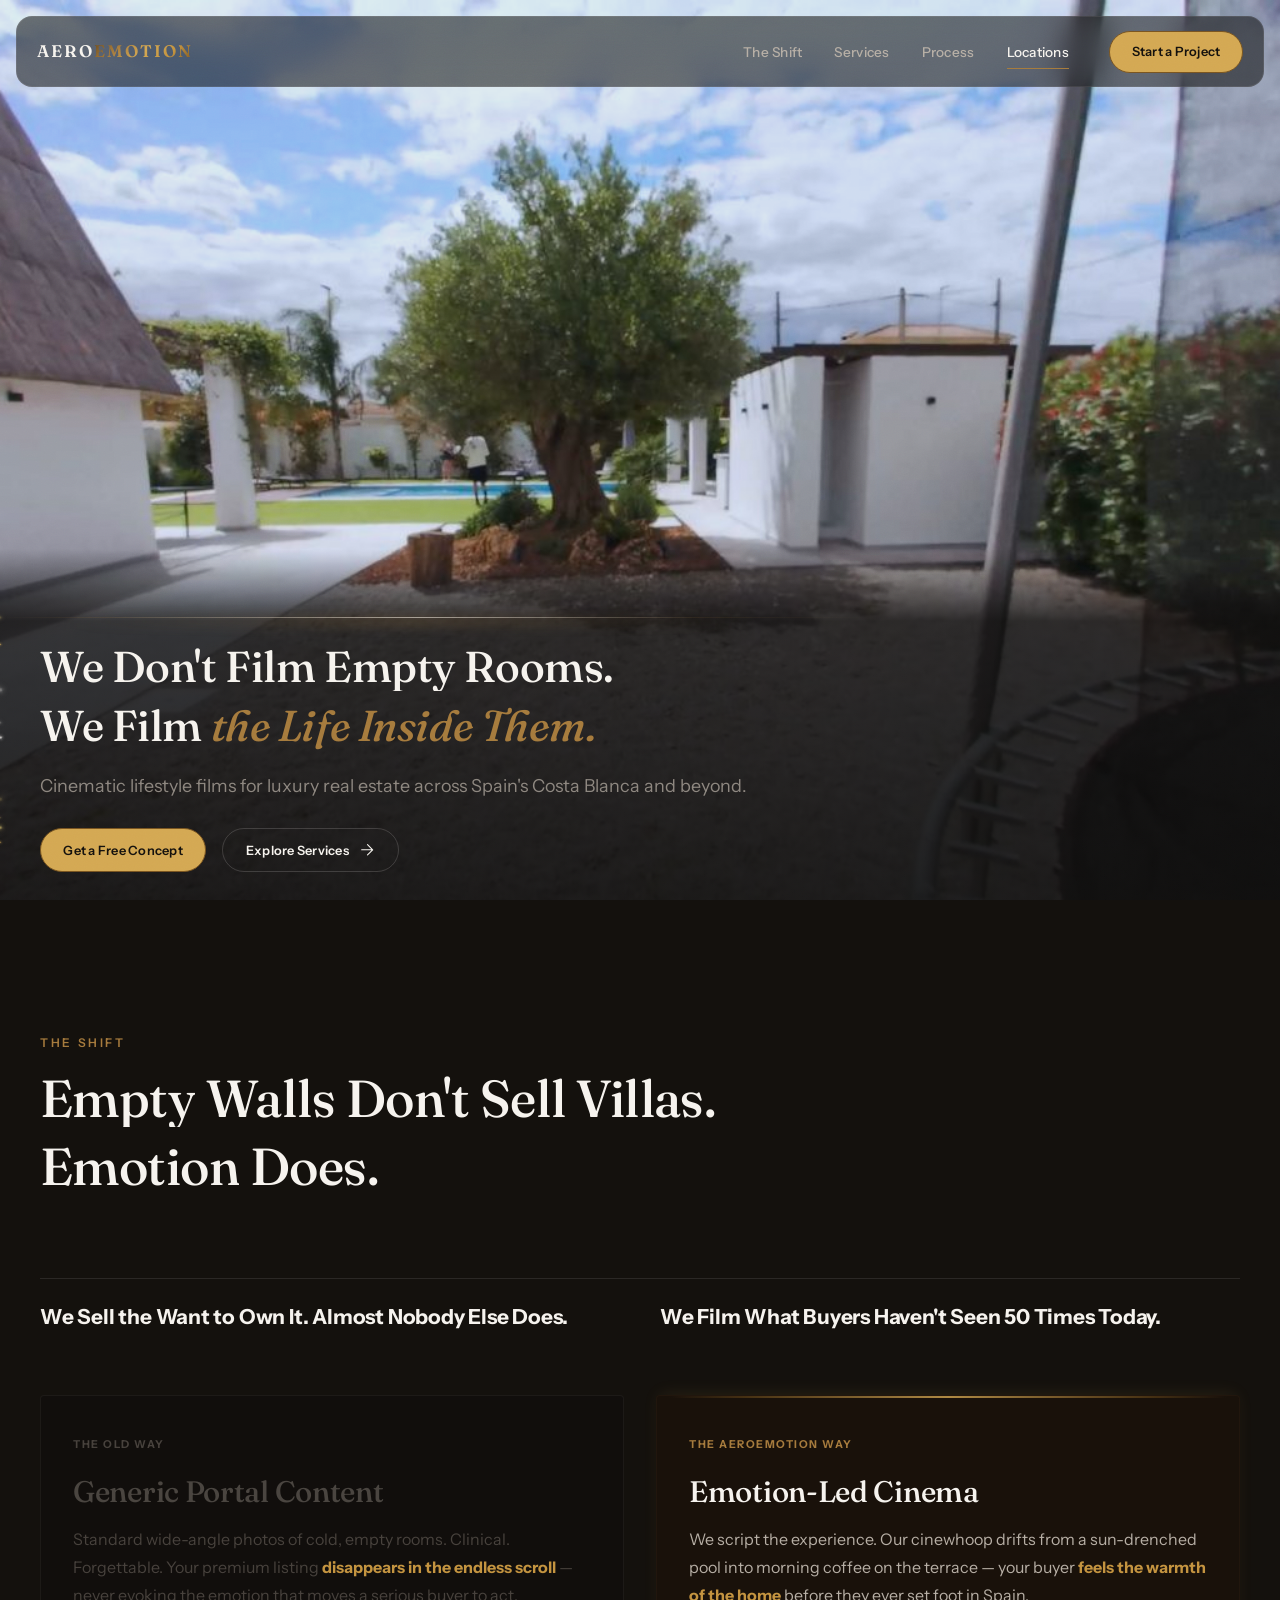
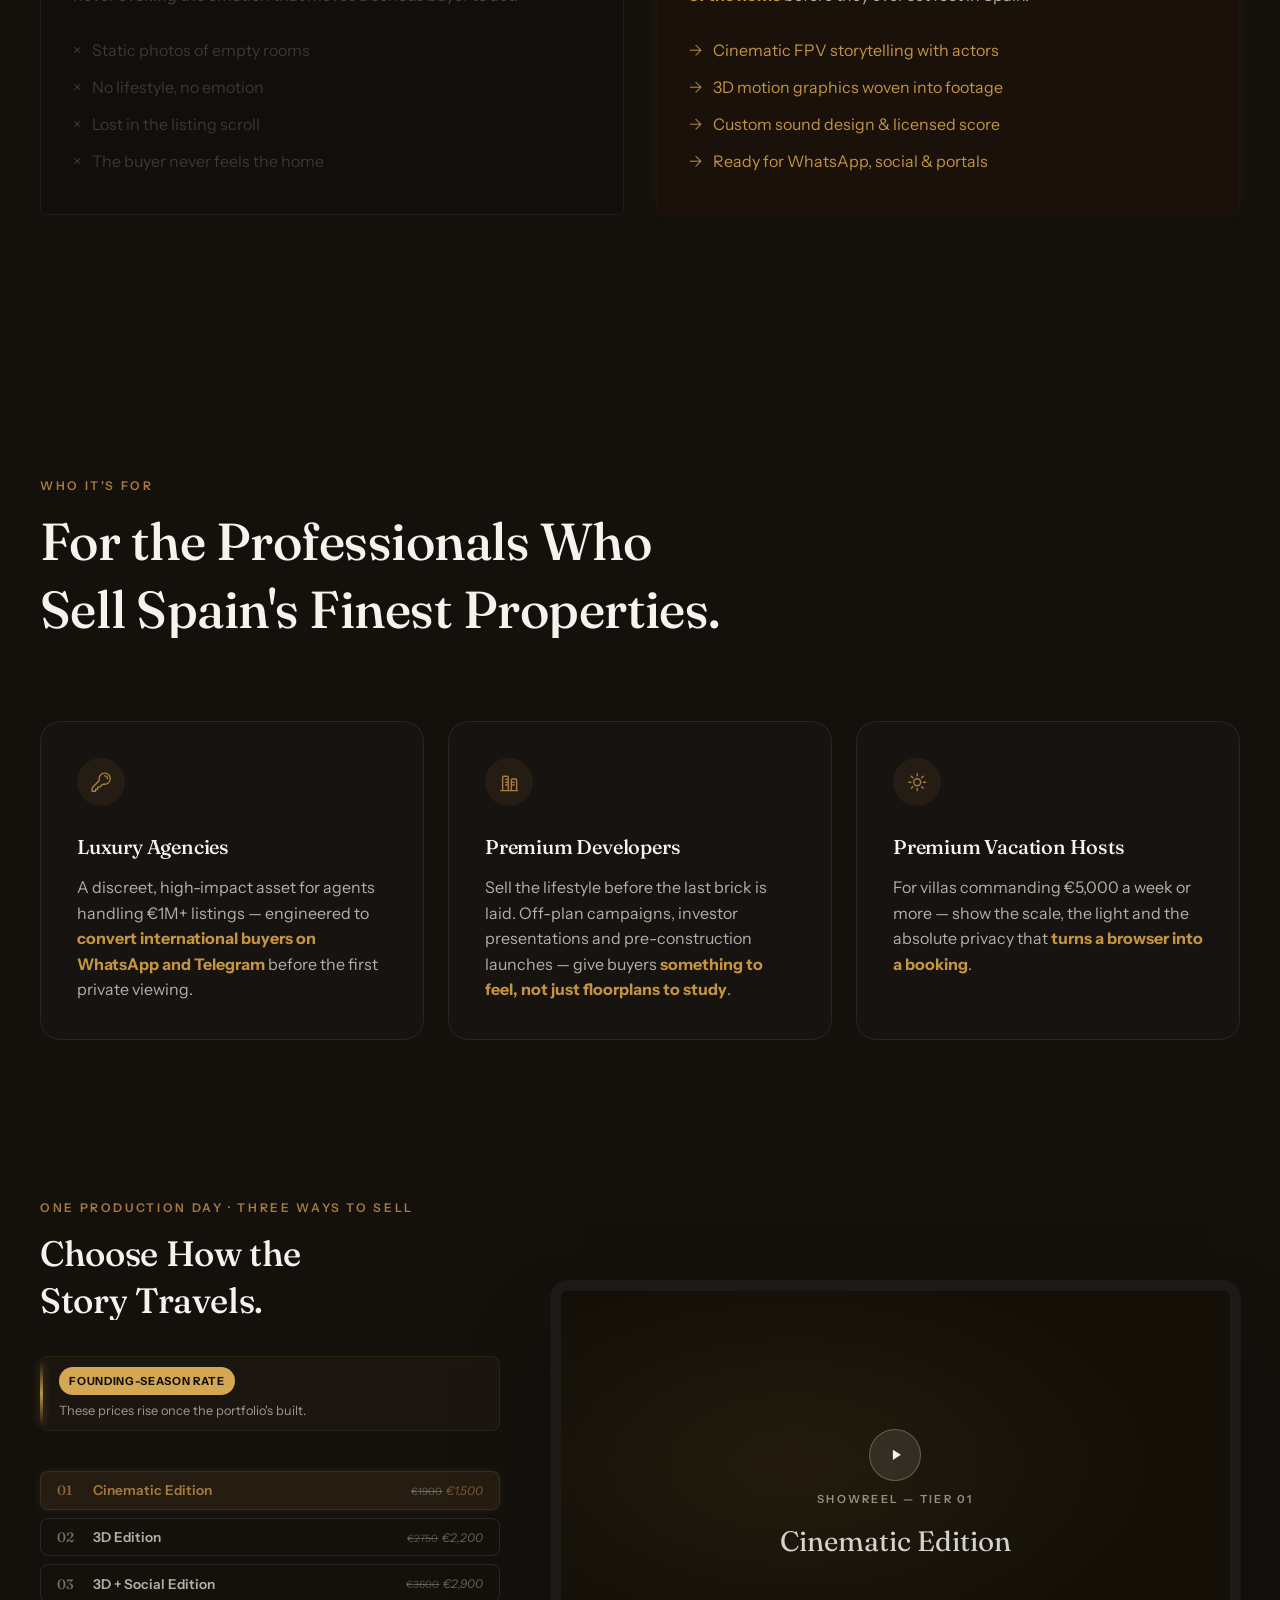
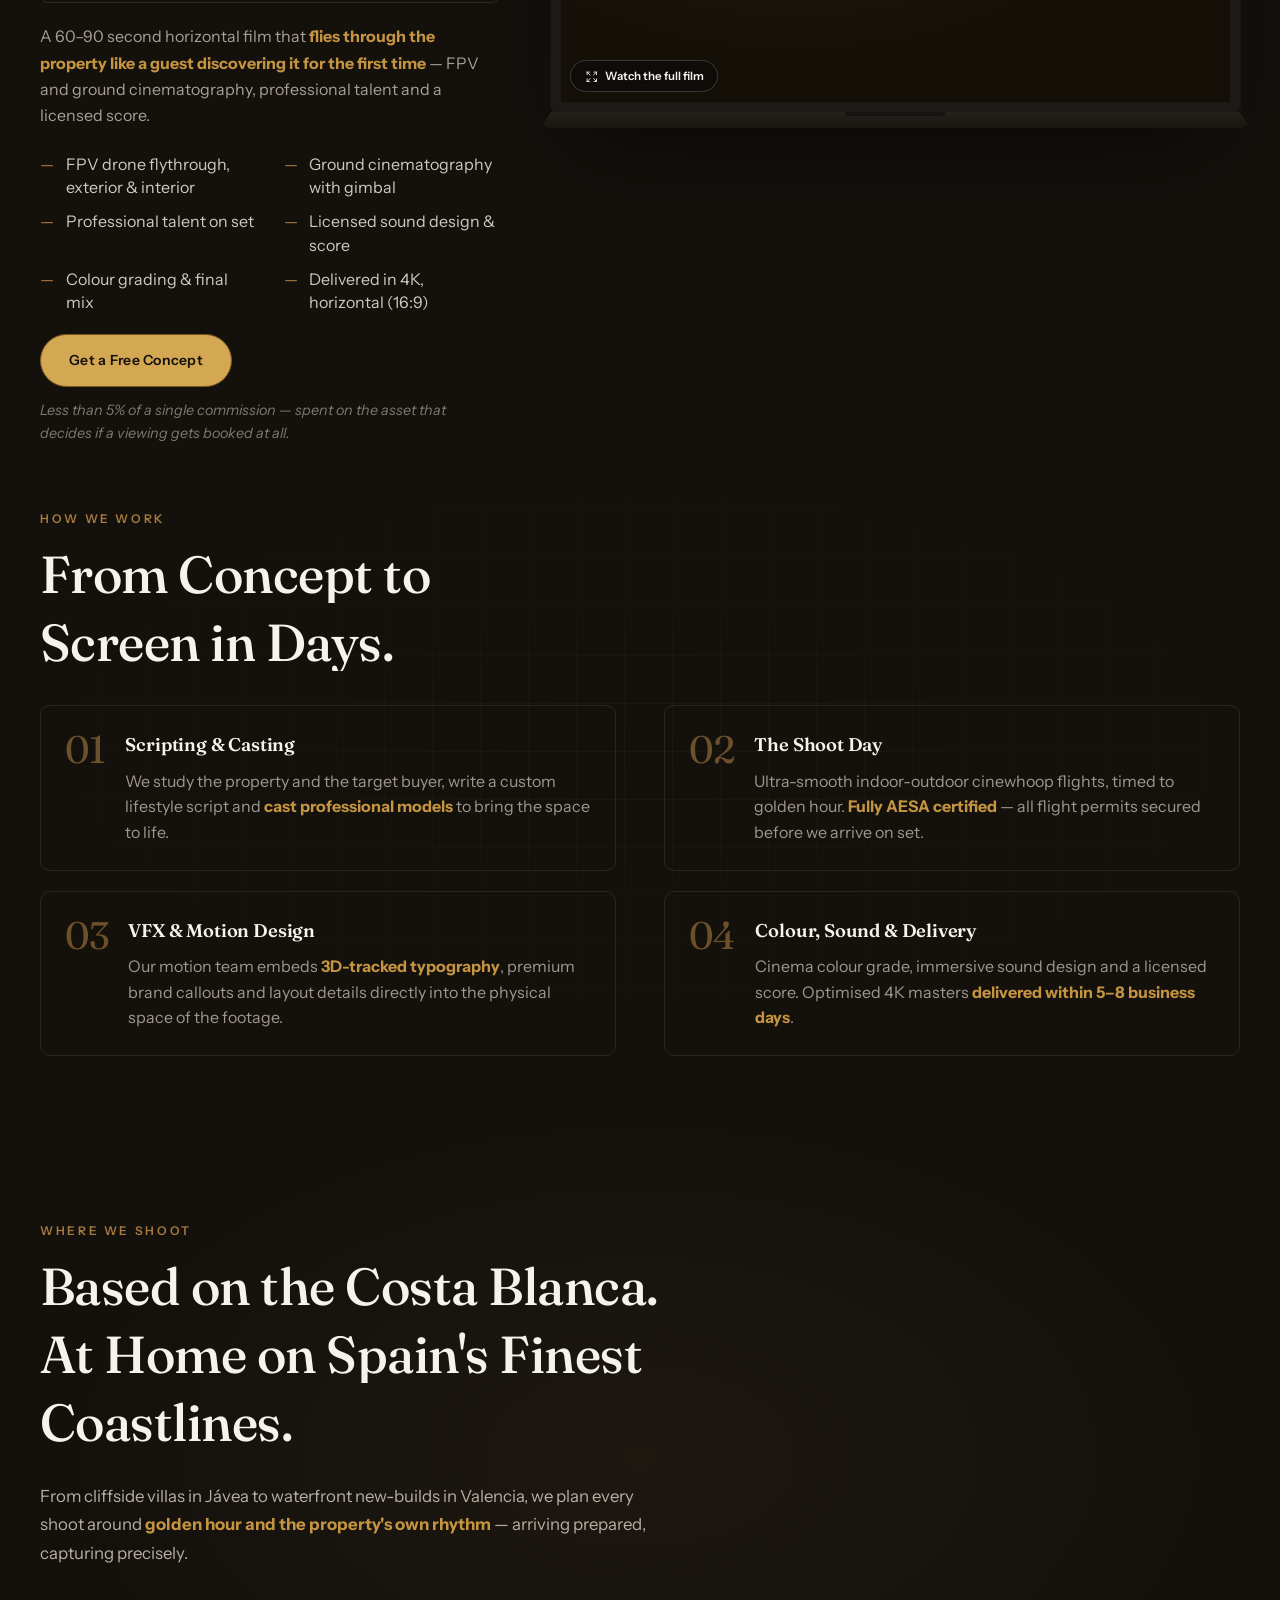
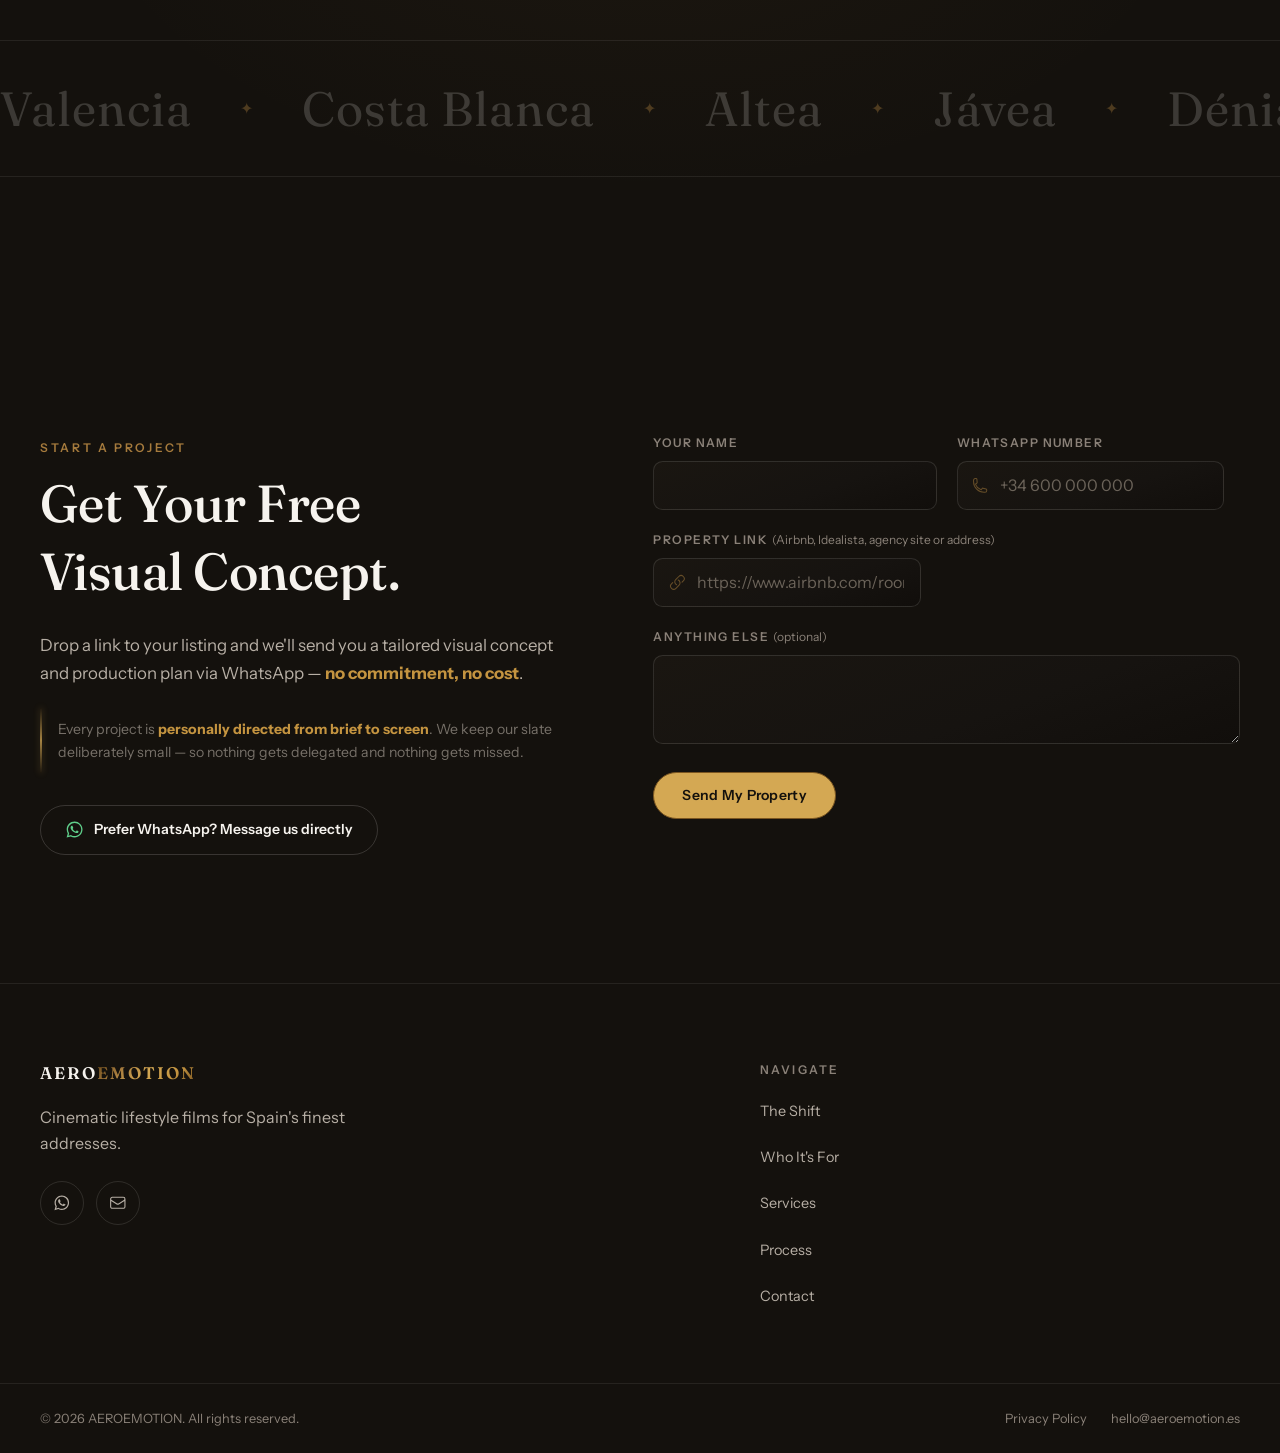
==== commit 1908b2d3: "Wire up Formspree + WhatsApp form flow; add privacy policy and OG image Form now sends data to Forms" ====
--- a/index.html
+++ b/index.html
@@ -9,7 +9,9 @@
 <meta property="og:title" content="AEROEMOTION — Cinematic Lifestyle Films for Luxury Real Estate in Spain">
 <meta property="og:description" content="Interactive Lifestyle Assets for ultra-luxury villas, yachts and boutique hotels. Cinematic storytelling, FPV drone flow and 3D motion design.">
 <meta property="og:type" content="website">
-<meta property="og:image" content="assets/images/og-image.jpg">
+<meta property="og:image" content="assets/images/og-image.png">
+<meta property="og:image:width" content="1200">
+<meta property="og:image:height" content="630">
 <meta property="og:url" content="https://www.aeroemotion.es/">
 <meta name="robots" content="index, follow">
 <meta name="author" content="AEROEMOTION">
@@ -477,9 +479,6 @@
       </a>
       <p>Cinematic lifestyle films for Spain's finest addresses.</p>
       <div class="footer__social">
-        <a href="#" aria-label="Instagram" target="_blank" rel="noopener">
-          <svg viewBox="0 0 24 24" fill="none" stroke="currentColor" stroke-width="1.5"><rect x="3" y="3" width="18" height="18" rx="5"/><circle cx="12" cy="12" r="4"/><circle cx="17.2" cy="6.8" r="0.6" fill="currentColor" stroke="none"/></svg>
-        </a>
         <a href="#" data-whatsapp-link aria-label="WhatsApp" target="_blank" rel="noopener">
           <svg viewBox="0 0 24 24" fill="currentColor"><path d="M19.05 4.91A9.816 9.816 0 0 0 12.04 2c-5.46 0-9.91 4.45-9.91 9.91 0 1.75.46 3.45 1.32 4.95L2 22l5.25-1.38c1.45.79 3.08 1.21 4.74 1.21h.01c5.46 0 9.91-4.45 9.91-9.91 0-2.65-1.03-5.14-2.86-7.01ZM12.04 20.15h-.01c-1.48 0-2.93-.4-4.2-1.15l-.3-.18-3.12.82.83-3.04-.2-.31a8.264 8.264 0 0 1-1.26-4.38c0-4.54 3.7-8.24 8.25-8.24 2.2 0 4.27.86 5.82 2.42a8.183 8.183 0 0 1 2.41 5.83c.01 4.55-3.69 8.23-8.22 8.23Zm4.52-6.16c-.25-.12-1.47-.72-1.69-.81-.23-.08-.39-.12-.56.13-.17.24-.64.81-.78.97-.15.17-.29.18-.54.06-1.47-.74-2.43-1.32-3.4-2.99-.26-.44.26-.41.74-1.36.08-.17.04-.31-.03-.44-.08-.12-.55-1.33-.76-1.82-.2-.48-.41-.42-.56-.42-.14-.01-.31-.01-.47-.01-.17 0-.43.06-.66.31-.23.25-.86.84-.86 2.05 0 1.21.88 2.38 1 2.54.13.17 1.71 2.6 4.14 3.55 2.06.79 2.48.64 2.93.6.45-.04 1.47-.6 1.68-1.18.21-.59.21-1.08.15-1.18-.06-.11-.23-.17-.48-.3Z"/></svg>
         </a>
--- a/css/style.css
+++ b/css/style.css
@@ -19,10 +19,10 @@
 ul, ol { margin: 0; padding: 0; list-style: none; }
 h1, h2, h3, h4 { margin: 0; font-family: 'Fraunces', serif; font-weight: 500; letter-spacing: -0.01em; }
 p { margin: 0; }
-::selection { background: #c4a571; color: #14110d; }
+::selection { background: #D4A853; color: #14110d; }
 
 :focus-visible {
-  outline: 2px solid #a87a4a;
+  outline: 2px solid #A67B3D;
   outline-offset: 3px;
   border-radius: 2px;
 }
@@ -36,7 +36,7 @@
   position: absolute;
   left: -9999px;
   top: 1rem;
-  background: #c4a571;
+  background: #D4A853;
   color: #14110d;
   padding: 0.6rem 1rem;
   border-radius: 0.4rem;
@@ -80,7 +80,7 @@
     left: 0;
     height: 3px;
     width: 0%;
-    background: linear-gradient(90deg, #a87a4a, #bd9568);
+    background: linear-gradient(90deg, #A67B3D, #C49440);
     z-index: 95;
     pointer-events: none;
   }
@@ -110,8 +110,8 @@
     z-index: -1;
     pointer-events: none;
     background:
-      radial-gradient(ellipse 70% 45% at 18% 20%, rgba(168,122,74,0.05), transparent 60%),
-      radial-gradient(ellipse 65% 45% at 85% 75%, rgba(168,122,74,0.045), transparent 60%);
+      radial-gradient(ellipse 70% 45% at 18% 20%, rgba(166,123,61,0.05), transparent 60%),
+      radial-gradient(ellipse 65% 45% at 85% 75%, rgba(166,123,61,0.045), transparent 60%);
   }
 }
 
@@ -121,7 +121,7 @@
 
 /* One emphasised phrase per paragraph — gives the eye something to catch
    on a skim instead of every paragraph being a uniform grey block. */
-.hl { color: #bd9568; font-weight: 700; }
+.hl { color: #C49440; font-weight: 700; }
 
 .eyebrow {
   display: inline-block;
@@ -130,7 +130,7 @@
   font-weight: 600;
   letter-spacing: 0.22em;
   text-transform: uppercase;
-  color: #a87a4a;
+  color: #A67B3D;
   margin-bottom: 1rem;
 }
 
@@ -153,12 +153,12 @@
 .btn--primary {
   position: relative;
   overflow: hidden;
-  background: #c4a571;
+  background: #D4A853;
   color: #14110d;
-  border: 1px solid #8a6a42;
-}
-.btn--primary:hover { background: #d6bb8a; transform: translateY(-2px); box-shadow: 0 14px 32px -16px rgba(196,165,113,0.55); }
-.btn--primary:active { background: #d6bb8a; transform: scale(0.96); box-shadow: 0 6px 18px -10px rgba(196,165,113,0.5); }
+  border: 1px solid #7A5520;
+}
+.btn--primary:hover { background: #E0BD6A; transform: translateY(-2px); box-shadow: 0 14px 32px -16px rgba(212,168,83,0.55); }
+.btn--primary:active { background: #E0BD6A; transform: scale(0.96); box-shadow: 0 6px 18px -10px rgba(212,168,83,0.5); }
 /* A slow metallic glint sweeping across the fill — reads as polished metal
    rather than a flat colour block. */
 .btn--primary::after {
@@ -168,7 +168,7 @@
   left: -60%;
   width: 35%;
   height: 100%;
-  background: linear-gradient(100deg, transparent, rgba(255,255,255,0.65), rgba(141,107,66,0.35), transparent);
+  background: linear-gradient(100deg, transparent, rgba(255,255,255,0.65), rgba(122,85,32,0.35), transparent);
   pointer-events: none;
   animation: metal-shine 6s ease-in-out infinite;
 }
@@ -178,8 +178,8 @@
   100% { left: 130%; }
 }
 .btn--ghost { border: 1px solid rgba(246,243,238,0.16); color: #f6f3ee; }
-.btn--ghost:hover { border-color: #a87a4a; color: #a87a4a; transform: translateY(-2px); box-shadow: 0 12px 28px -16px rgba(168,122,74,0.4); }
-.btn--ghost:active { border-color: #a87a4a; color: #a87a4a; transform: scale(0.96); }
+.btn--ghost:hover { border-color: #A67B3D; color: #A67B3D; transform: translateY(-2px); box-shadow: 0 12px 28px -16px rgba(166,123,61,0.4); }
+.btn--ghost:active { border-color: #A67B3D; color: #A67B3D; transform: scale(0.96); }
 .btn--ghost .icon { width: 1.1rem; height: 1.1rem; transition: transform 0.3s cubic-bezier(.16,1,.3,1); }
 .btn--ghost:hover .icon { transform: translateX(3px); }
 .btn--sm { padding: 0.6rem 1.35rem; font-size: 0.8rem; }
@@ -233,7 +233,12 @@
   font-weight: 600;
   letter-spacing: 0.12em;
 }
-.navbar__logo-accent { color: #a87a4a; }
+.navbar__logo-accent {
+  background: linear-gradient(135deg, #6B4A1A 0%, #A67B3D 25%, #D4A853 50%, #C49440 75%, #7A5520 100%);
+  -webkit-background-clip: text;
+  -webkit-text-fill-color: transparent;
+  background-clip: text;
+}
 .navbar__links { display: none; align-items: center; gap: 2rem; }
 .navbar__link {
   position: relative;
@@ -250,7 +255,7 @@
   bottom: -0.4rem;
   width: 100%;
   height: 1px;
-  background: #a87a4a;
+  background: #A67B3D;
   transform: scaleX(0);
   transform-origin: left;
   transition: transform 0.4s cubic-bezier(.16,1,.3,1);
@@ -316,16 +321,16 @@
   height: 100%;
 }
 .placeholder-gradient--hero {
-  background: radial-gradient(ellipse at 65% 38%, rgba(168,122,74,0.16) 0%, transparent 62%), #1a1410;
+  background: radial-gradient(ellipse at 65% 38%, rgba(166,123,61,0.16) 0%, transparent 62%), #1a1410;
 }
 .placeholder-gradient--1 {
-  background: radial-gradient(ellipse at 35% 42%, rgba(168,122,74,0.10) 0%, transparent 58%), #141008;
+  background: radial-gradient(ellipse at 35% 42%, rgba(166,123,61,0.10) 0%, transparent 58%), #141008;
 }
 .placeholder-gradient--2 {
   background: radial-gradient(ellipse at 68% 32%, rgba(90,150,130,0.08) 0%, transparent 58%), #0d1312;
 }
 .placeholder-gradient--3 {
-  background: radial-gradient(ellipse at 50% 28%, rgba(168,122,74,0.12) 0%, transparent 55%), #120f0a;
+  background: radial-gradient(ellipse at 50% 28%, rgba(166,123,61,0.12) 0%, transparent 55%), #120f0a;
 }
 
 /* ============ Hero art (generative placeholder scene) ============ */
@@ -333,7 +338,7 @@
 .hero__art svg { width: 100%; height: 100%; display: block; }
 
 .hero-art__sun {
-  fill: #a87a4a;
+  fill: #A67B3D;
   fill-opacity: 0.55;
   transform-origin: 1220px 210px;
   animation: sun-pulse 14s ease-in-out infinite;
@@ -345,11 +350,11 @@
 
 .hero-art__ridge--back { fill: #24343a; fill-opacity: 0.55; }
 .hero-art__ridge--front { fill: #14110e; }
-.hero-art__glint { fill: #a87a4a; fill-opacity: 0.14; }
+.hero-art__glint { fill: #A67B3D; fill-opacity: 0.14; }
 
 .hero-art__flightpath {
   fill: none;
-  stroke: #a87a4a;
+  stroke: #A67B3D;
   stroke-opacity: 0.4;
   stroke-width: 1.5;
   stroke-dasharray: 2 14;
@@ -441,7 +446,7 @@
   left: 0;
   right: 32%;
   height: 1px;
-  background: linear-gradient(90deg, transparent 0%, rgba(168,122,74,0.14) 12%, rgba(246,243,238,0.60) 48%, rgba(168,122,74,0.10) 80%, transparent 100%);
+  background: linear-gradient(90deg, transparent 0%, rgba(166,123,61,0.14) 12%, rgba(246,243,238,0.60) 48%, rgba(166,123,61,0.10) 80%, transparent 100%);
   pointer-events: none;
 }
 .hero__content::after {
@@ -451,7 +456,7 @@
   left: 5%;
   right: 42%;
   height: 8px;
-  background: linear-gradient(90deg, transparent, rgba(168,122,74,0.30), transparent);
+  background: linear-gradient(90deg, transparent, rgba(166,123,61,0.30), transparent);
   filter: blur(6px);
   pointer-events: none;
 }
@@ -470,7 +475,7 @@
   .hero__actions .btn { flex: 1 1 0; min-width: 0; padding: 0.85rem 0.8rem; font-size: 0.74rem; min-height: 44px; }
   .hero__actions .btn .icon { flex-shrink: 0; }
 }
-.hero__title em { font-style: italic; color: #a87a4a; }
+.hero__title em { font-style: italic; color: #A67B3D; }
 .hero__sub {
   font-size: clamp(1rem, 1.4vw, 1.15rem);
   color: rgba(183,175,165,0.72);
@@ -501,7 +506,7 @@
   width: 6px;
   height: 6px;
   border-radius: 50%;
-  background: #a87a4a;
+  background: #A67B3D;
 }
 .hero__chips li:first-child { padding-left: 0; }
 .hero__chips li:first-child::before { display: none; }
@@ -523,7 +528,7 @@
   color: #b7afa5;
   transition: color 0.25s;
 }
-.scroll-cue:hover { color: #a87a4a; }
+.scroll-cue:hover { color: #A67B3D; }
 .scroll-cue .icon { width: 1.1rem; height: 1.1rem; animation: bob 2.2s ease-in-out infinite; }
 @keyframes bob {
   0%, 100% { transform: translateY(0); opacity: 0.6; }
@@ -606,7 +611,7 @@
   width: 4.25rem;
   height: 4.25rem;
   border-radius: 50%;
-  border: 1px solid rgba(168,122,74,0.45);
+  border: 1px solid rgba(166,123,61,0.45);
   background: rgba(12,11,10,0.4);
   backdrop-filter: blur(4px);
   color: #f6f3ee;
@@ -659,7 +664,7 @@
     left: -25%;
     width: 25%;
     height: 1px;
-    background: linear-gradient(90deg, transparent, rgba(168,122,74,0.9), transparent);
+    background: linear-gradient(90deg, transparent, rgba(166,123,61,0.9), transparent);
     filter: blur(0.5px);
     pointer-events: none;
   }
@@ -684,7 +689,7 @@
   pointer-events: none;
   opacity: 0;
   transition: opacity 0.8s ease;
-  background: radial-gradient(circle 480px at var(--gx, 50%) var(--gy, 35%), rgba(168,122,74,0.07), rgba(168,122,74,0.025) 45%, transparent 72%);
+  background: radial-gradient(circle 480px at var(--gx, 50%) var(--gy, 35%), rgba(166,123,61,0.07), rgba(166,123,61,0.025) 45%, transparent 72%);
 }
 .philosophy__glow.is-active { opacity: 1; }
 .shift__grid {
@@ -710,29 +715,34 @@
   border-color: rgba(120,115,110,0.12);
 }
 .shift-card--new {
-  background: rgba(28,18,10,0.7);
-  border-color: rgba(168,122,74,0.30);
+  background:
+    linear-gradient(90deg, transparent 2%, rgba(107,74,26,0.55) 15%, rgba(212,168,83,0.8) 50%, rgba(107,74,26,0.55) 85%, transparent 98%) top / 100% 2px no-repeat,
+    rgba(28,18,10,0.7);
+  border-color: rgba(166,123,61,0.06);
+  box-shadow:
+    0 -4px 16px -4px rgba(212,168,83,0.12),
+    0 2px 10px -3px rgba(0,0,0,0.4);
 }
 .shift-card::before {
   content: '';
   position: absolute;
   inset: 0;
   border-radius: inherit;
-  background: radial-gradient(circle at var(--mx, 50%) var(--my, 50%), rgba(168,122,74,0.14), transparent 50%);
+  background: radial-gradient(circle at var(--mx, 50%) var(--my, 50%), rgba(166,123,61,0.14), transparent 50%);
   transform-origin: var(--mx, 50%) var(--my, 50%);
   opacity: 0;
   transform: scale(0.85);
   transition: opacity 0.35s, transform 0.35s;
   pointer-events: none;
 }
-.shift-card:hover { border-color: rgba(168,122,74,0.35); }
+.shift-card:hover { border-color: rgba(166,123,61,0.35); }
 .shift-card:hover::before { opacity: 1; transform: scale(1); }
 .shift-card::after {
   content: '';
   position: absolute;
   inset: 0;
   border-radius: inherit;
-  background: radial-gradient(circle at var(--mx, 50%) var(--my, 50%), rgba(246,231,200,0.30), transparent 30%);
+  background: radial-gradient(circle at var(--mx, 50%) var(--my, 50%), rgba(242,214,122,0.30), transparent 30%);
   opacity: 0;
   pointer-events: none;
 }
@@ -745,7 +755,7 @@
   margin-bottom: 1.25rem;
 }
 .shift-card--old .shift-card__label { color: #48423d; }
-.shift-card--new .shift-card__label { color: #a87a4a; }
+.shift-card--new .shift-card__label { color: #A67B3D; }
 
 .shift-card__title {
   font-family: 'Fraunces', serif;
@@ -780,8 +790,8 @@
 }
 .shift-card--old .shift-card__list li { color: #3d3830; }
 .shift-card--old .shift-card__list li::before { content: '×'; color: #3d3830; flex-shrink: 0; }
-.shift-card--new .shift-card__list li { color: #c8a96a; }
-.shift-card--new .shift-card__list li::before { content: '→'; color: #a87a4a; flex-shrink: 0; }
+.shift-card--new .shift-card__list li { color: #C49440; }
+.shift-card--new .shift-card__list li::before { content: '→'; color: #A67B3D; flex-shrink: 0; }
 
 @property --mx { syntax: '<percentage>'; inherits: true; initial-value: 50%; }
 @property --my { syntax: '<percentage>'; inherits: true; initial-value: 50%; }
@@ -809,21 +819,21 @@
   position: absolute;
   inset: 0;
   border-radius: inherit;
-  background: radial-gradient(circle at var(--mx, 50%) var(--my, 50%), rgba(168,122,74,0.16), transparent 50%);
+  background: radial-gradient(circle at var(--mx, 50%) var(--my, 50%), rgba(166,123,61,0.16), transparent 50%);
   transform-origin: var(--mx, 50%) var(--my, 50%);
   transform: scale(0.55);
   opacity: 0;
   transition: opacity 0.4s ease, transform 0.4s ease, --mx 0.12s ease-out, --my 0.12s ease-out;
   pointer-events: none;
 }
-.pillar:hover { border-color: rgba(168,122,74,0.35); }
+.pillar:hover { border-color: rgba(166,123,61,0.35); }
 .pillar:hover::before { opacity: 1; transform: scale(1); }
 .pillar::after, .audience-card::after {
   content: '';
   position: absolute;
   inset: 0;
   border-radius: inherit;
-  background: radial-gradient(circle at var(--mx, 50%) var(--my, 50%), rgba(246,231,200,0.35), transparent 30%);
+  background: radial-gradient(circle at var(--mx, 50%) var(--my, 50%), rgba(242,214,122,0.35), transparent 30%);
   opacity: 0;
   pointer-events: none;
 }
@@ -853,8 +863,8 @@
   width: 3rem;
   height: 3rem;
   border-radius: 50%;
-  border: 1px solid rgba(168,122,74,0.35);
-  color: #a87a4a;
+  border: 1px solid rgba(166,123,61,0.18);
+  color: #A67B3D;
   margin-bottom: 1.25rem;
 }
 .pillar__icon svg { width: 1.4rem; height: 1.4rem; }
@@ -899,11 +909,23 @@
   flex-wrap: wrap;
   gap: 0.4rem 0.75rem;
   padding: 0.65rem 1rem;
-  border: 1px solid rgba(168,122,74,0.3);
-  border-left: 3px solid #a87a4a;
+  border: 1px solid rgba(166,123,61,0.12);
+  border-left: none;
   border-radius: 8px;
-  background: rgba(168,122,74,0.07);
+  padding-left: calc(1rem + 3px);
+  background: rgba(166,123,61,0.05);
   margin-bottom: 1.25rem;
+}
+.founding-badge::before {
+  content: '';
+  position: absolute;
+  left: 0;
+  top: 6px;
+  bottom: 6px;
+  width: 3px;
+  border-radius: 2px;
+  background: linear-gradient(180deg, rgba(107,74,26,0.15), rgba(212,168,83,0.85) 50%, rgba(107,74,26,0.15));
+  box-shadow: 0 0 8px 1px rgba(212,168,83,0.2);
 }
 @media (max-width: 900px) {
   .founding-badge { overflow: hidden; }
@@ -936,7 +958,7 @@
   letter-spacing: 0.06em;
   text-transform: uppercase;
   color: #14110d;
-  background: #c4a571;
+  background: #D4A853;
   padding: 0.3rem 0.65rem;
   border-radius: 999px;
   white-space: nowrap;
@@ -994,14 +1016,15 @@
   text-decoration: line-through;
   font-style: normal;
 }
-.tier-tab.is-active .tier-tab__price { color: rgba(168,122,74,0.65); }
+.tier-tab.is-active .tier-tab__price { color: rgba(166,123,61,0.65); }
 .tier-tab.is-active .tier-tab__price-old { color: rgba(183,175,165,0.45); }
 .tier-tab__index { font-family: 'Fraunces', serif; font-weight: 500; opacity: 0.6; min-width: 1.6rem; }
 .tier-tab:hover { color: #f6f3ee; border-color: rgba(246,243,238,0.28); background: rgba(246,243,238,0.04); }
 .tier-tab.is-active {
-  background: rgba(168,122,74,0.12);
-  border-color: rgba(168,122,74,0.5);
-  color: #a87a4a;
+  background: rgba(166,123,61,0.12);
+  border-color: rgba(166,123,61,0.18);
+  color: #A67B3D;
+  box-shadow: 0 0 12px -3px rgba(212,168,83,0.18);
 }
 .tier-tab.is-active .tier-tab__index { opacity: 0.8; }
 @media (max-width: 900px) {
@@ -1039,7 +1062,7 @@
   .tier-tab__label { order: -1; flex: 1 1 100%; min-width: 0; overflow: hidden; text-overflow: ellipsis; font-size: 0.95rem; }
   .tier-tab__index { order: 0; }
   .tier-tab__price { order: 1; padding-left: 0.4rem; flex-shrink: 0; margin-left: auto; }
-  .tier-tab.is-active { background: #c4a571; border-color: #c4a571; color: #14110d; }
+  .tier-tab.is-active { background: #D4A853; border-color: #D4A853; color: #14110d; }
   .tier-tab.is-active .tier-tab__index { opacity: 0.7; }
   .tier-tab.is-active .tier-tab__price { color: rgba(12,11,10,0.6); }
   .tier-tab.is-active .tier-tab__price-old { color: rgba(12,11,10,0.4); }
@@ -1178,7 +1201,7 @@
   position: absolute;
   width: 1.1rem;
   height: 1.1rem;
-  border: 1.5px solid #a87a4a;
+  border: 1.5px solid #A67B3D;
   opacity: 0;
   transition: opacity 0.45s ease, transform 0.45s cubic-bezier(.16,1,.3,1);
 }
@@ -1226,8 +1249,8 @@
 }
 .watch-full svg { width: 0.85rem; height: 0.85rem; flex-shrink: 0; }
 .watch-full:hover, .watch-full:focus-visible {
-  border-color: #a87a4a;
-  color: #c4a571;
+  border-color: #A67B3D;
+  color: #D4A853;
   background: rgba(12,11,10,0.8);
 }
 .watch-full:active { transform: scale(0.94); }
@@ -1239,7 +1262,7 @@
   inset: 0;
   z-index: 8;
   pointer-events: none;
-  background: linear-gradient(100deg, transparent 42%, rgba(255,255,255,0.18) 50%, rgba(168,122,74,0.55) 53%, transparent 64%);
+  background: linear-gradient(100deg, transparent 42%, rgba(255,255,255,0.18) 50%, rgba(166,123,61,0.55) 53%, transparent 64%);
   opacity: 0;
   mix-blend-mode: screen;
 }
@@ -1262,7 +1285,7 @@
   padding: 0.42rem 0.82rem;
   border-radius: 999px;
   background: rgba(12,11,10,0.55);
-  border: 1px solid rgba(168,122,74,0.35);
+  border: 1px solid rgba(166,123,61,0.35);
   backdrop-filter: blur(6px);
   font-size: 0.58rem;
   font-weight: 600;
@@ -1273,11 +1296,11 @@
   transform: translateY(8px);
   transition: opacity 0.6s cubic-bezier(.16,1,.3,1), transform 0.6s cubic-bezier(.16,1,.3,1);
 }
-.motion-chip svg { flex: none; width: 0.74rem; height: 0.74rem; color: #a87a4a; }
+.motion-chip svg { flex: none; width: 0.74rem; height: 0.74rem; color: #A67B3D; }
 .motion-chip__text { min-width: 0; overflow: hidden; text-overflow: ellipsis; white-space: nowrap; }
 .screen-media__layer.is-active .motion-chip { opacity: 1; transform: translateY(0); }
 .motion-chip--location { top: 8%; left: 6%; transition-delay: 0.1s; }
-.motion-chip--price { top: 8%; right: 6%; color: #14110d; background: #c4a571; border-color: #c4a571; transition-delay: 0.25s; }
+.motion-chip--price { top: 8%; right: 6%; color: #14110d; background: #D4A853; border-color: #D4A853; transition-delay: 0.25s; }
 .motion-chip--spec { bottom: 9%; left: 6%; max-width: min(70%, 270px); transition-delay: 0.4s; }
 .motion-chip--price.is-active, .motion-chip--price { animation: none; }
 .screen-media__layer.is-active .motion-chip { animation: chipfloat 5s ease-in-out infinite; }
@@ -1352,7 +1375,7 @@
   content: '—';
   position: absolute;
   left: 0;
-  color: #a87a4a;
+  color: #A67B3D;
 }
 .services__cta { text-align: left; }
 @media (max-width: 900px) { .services__cta { text-align: center; margin-top: clamp(2rem, 5vw, 3rem); } }
@@ -1376,14 +1399,14 @@
   position: absolute;
   inset: 0;
   border-radius: inherit;
-  background: radial-gradient(circle at var(--mx, 50%) var(--my, 50%), rgba(168,122,74,0.16), transparent 50%);
+  background: radial-gradient(circle at var(--mx, 50%) var(--my, 50%), rgba(166,123,61,0.16), transparent 50%);
   transform-origin: var(--mx, 50%) var(--my, 50%);
   transform: scale(0.55);
   opacity: 0;
   transition: opacity 0.4s ease, transform 0.4s ease, --mx 0.12s ease-out, --my 0.12s ease-out;
   pointer-events: none;
 }
-.audience-card:hover { border-color: rgba(168,122,74,0.35); transform: translateY(-4px); }
+.audience-card:hover { border-color: rgba(166,123,61,0.35); transform: translateY(-4px); }
 .audience-card:hover::before { opacity: 1; transform: scale(1); }
 @media (hover: hover) and (pointer: fine) {
   .audience-card:hover {
@@ -1397,8 +1420,8 @@
   width: 3rem;
   height: 3rem;
   border-radius: 50%;
-  background: rgba(168,122,74,0.1);
-  color: #a87a4a;
+  background: rgba(166,123,61,0.1);
+  color: #A67B3D;
   margin-bottom: 1.5rem;
 }
 .audience-card__icon svg { width: 1.4rem; height: 1.4rem; }
@@ -1407,10 +1430,15 @@
      distinguishable, so the "card" read as a faint smudge rather than a
      distinct object. A gradient + gold top edge gives it real presence. */
   .audience-card {
-    background: linear-gradient(160deg, #1d1813 0%, #161310 55%, #110e0b 100%);
-    border-top: 2px solid rgba(168,122,74,0.4);
-  }
-  .audience-card__icon { box-shadow: 0 0 22px rgba(168,122,74,0.18); }
+    background:
+      linear-gradient(90deg, transparent 2%, rgba(107,74,26,0.6) 15%, rgba(212,168,83,0.85) 50%, rgba(107,74,26,0.6) 85%, transparent 98%) top / 100% 2px no-repeat,
+      linear-gradient(160deg, #1d1813 0%, #161310 55%, #110e0b 100%);
+    border: none;
+    box-shadow:
+      0 -4px 18px -4px rgba(212,168,83,0.15),
+      0 2px 12px -3px rgba(0,0,0,0.5);
+  }
+  .audience-card__icon { box-shadow: 0 0 22px rgba(166,123,61,0.18); }
 }
 .audience-card__title { font-size: 1.25rem; margin-bottom: 0.75rem; }
 .audience-card__text { color: #b7afa5; font-size: 1rem; line-height: 1.6; }
@@ -1450,7 +1478,7 @@
     right: 0;
     top: -50%;
     height: 50%;
-    background: linear-gradient(180deg, transparent, rgba(168,122,74,0.16), transparent);
+    background: linear-gradient(180deg, transparent, rgba(166,123,61,0.16), transparent);
     pointer-events: none;
     z-index: -1;
     opacity: 0;
@@ -1466,8 +1494,8 @@
     100% { top: 100%; opacity: 0; }
   }
   .process-step__index.is-lit {
-    color: rgba(221,188,134,0.95);
-    text-shadow: 0 0 18px rgba(168,122,74,0.5), 0 0 36px rgba(168,122,74,0.22);
+    color: rgba(212,168,83,0.95);
+    text-shadow: 0 0 18px rgba(166,123,61,0.5), 0 0 36px rgba(166,123,61,0.22);
   }
 }
 .process .section-head { margin-bottom: 1.5rem; }
@@ -1490,15 +1518,15 @@
 .process-step__index {
   font-family: 'Fraunces', serif;
   font-size: clamp(1.75rem, 3vw, 2.5rem);
-  color: rgba(168,122,74,0.6);
+  color: rgba(166,123,61,0.6);
   line-height: 1;
   letter-spacing: -0.02em;
   transition: color 0.4s ease, text-shadow 0.4s ease;
 }
 .process-step:hover .process-step__index,
 .process-step:focus-within .process-step__index {
-  color: rgba(221,188,134,0.95);
-  text-shadow: 0 0 18px rgba(168,122,74,0.5), 0 0 36px rgba(168,122,74,0.22);
+  color: rgba(212,168,83,0.95);
+  text-shadow: 0 0 18px rgba(166,123,61,0.5), 0 0 36px rgba(166,123,61,0.22);
 }
 .process-step__title {
   font-size: 1.15rem;
@@ -1518,7 +1546,7 @@
   inset: 0;
   z-index: -1;
   pointer-events: none;
-  background: radial-gradient(ellipse 60% 55% at 50% 45%, rgba(168,122,74,0.06), rgba(168,122,74,0.02) 50%, transparent 75%);
+  background: radial-gradient(ellipse 60% 55% at 50% 45%, rgba(166,123,61,0.06), rgba(166,123,61,0.02) 50%, transparent 75%);
 }
 .locations__marquee {
   border-top: 1px solid rgba(246,243,238,0.08);
@@ -1543,9 +1571,9 @@
   gap: 3rem;
   transition: color 0.4s ease, transform 0.4s cubic-bezier(.16,1,.3,1);
 }
-.marquee__item::after { content: '✦'; font-size: 1rem; color: rgba(168,122,74,0.4); transition: color 0.4s ease; }
+.marquee__item::after { content: '✦'; font-size: 1rem; color: rgba(166,123,61,0.4); transition: color 0.4s ease; }
 .marquee__item:hover { color: rgba(246,243,238,0.85); transform: scale(1.06); }
-.marquee__item:hover::after { color: #a87a4a; }
+.marquee__item:hover::after { color: #A67B3D; }
 @keyframes marquee {
   from { transform: translateX(0); }
   to { transform: translateX(-50%); }
@@ -1562,12 +1590,25 @@
 .contact__intro h2 { font-size: clamp(2rem, 4.2vw, 3.25rem); line-height: 1.12; margin-bottom: 1.25rem; text-wrap: balance; }
 .contact__intro .lead { margin-bottom: 1rem; }
 .contact__founder-note {
+  position: relative;
   font-size: 0.88rem;
   color: rgba(183,175,165,0.6);
   line-height: 1.6;
   padding: 0.9rem 1rem;
-  border-left: 2px solid rgba(168,122,74,0.3);
+  border-left: none;
+  padding-left: calc(1rem + 2px);
   margin-bottom: 1.75rem;
+}
+.contact__founder-note::before {
+  content: '';
+  position: absolute;
+  left: 0;
+  top: 4px;
+  bottom: 4px;
+  width: 2px;
+  border-radius: 1px;
+  background: linear-gradient(180deg, rgba(107,74,26,0.1), rgba(212,168,83,0.75) 50%, rgba(107,74,26,0.1));
+  box-shadow: 0 0 6px 1px rgba(212,168,83,0.15);
 }
 
 .whatsapp-direct {
@@ -1609,8 +1650,8 @@
 }
 .field input::placeholder, .field textarea::placeholder { color: #6b6359; }
 .field input:focus, .field select:focus, .field textarea:focus {
-  border-color: #a87a4a;
-  box-shadow: 0 0 0 3px rgba(168,122,74,0.18), 0 0 20px rgba(168,122,74,0.12);
+  border-color: #A67B3D;
+  box-shadow: 0 0 0 3px rgba(166,123,61,0.18), 0 0 20px rgba(166,123,61,0.12);
 }
 .field__input-wrap { position: relative; display: flex; align-items: center; }
 .field__icon {
@@ -1618,7 +1659,7 @@
   left: 0.95rem;
   width: 1.05rem;
   height: 1.05rem;
-  color: rgba(168,122,74,0.55);
+  color: rgba(166,123,61,0.55);
   pointer-events: none;
 }
 .field__input-wrap input { padding-left: 2.65rem; }
@@ -1667,7 +1708,7 @@
   color: #b7afa5;
   transition: border-color 0.25s, color 0.25s;
 }
-.footer__social a:hover { border-color: #a87a4a; color: #a87a4a; }
+.footer__social a:hover { border-color: #A67B3D; color: #A67B3D; }
 .footer__social svg { width: 1.1rem; height: 1.1rem; }
 .footer__nav { display: flex; flex-direction: column; gap: 0.1rem; }
 .footer__nav h4 {
@@ -1744,6 +1785,6 @@
   transition: border-color 0.25s, color 0.25s, transform 0.25s;
 }
 .video-lightbox__close svg { width: 1.1rem; height: 1.1rem; }
-.video-lightbox__close:hover, .video-lightbox__close:focus-visible { border-color: #a87a4a; color: #c4a571; }
+.video-lightbox__close:hover, .video-lightbox__close:focus-visible { border-color: #A67B3D; color: #D4A853; }
 .video-lightbox__close:active { transform: scale(0.92); }
 .footer__legal-links a:hover { color: #b7afa5; }
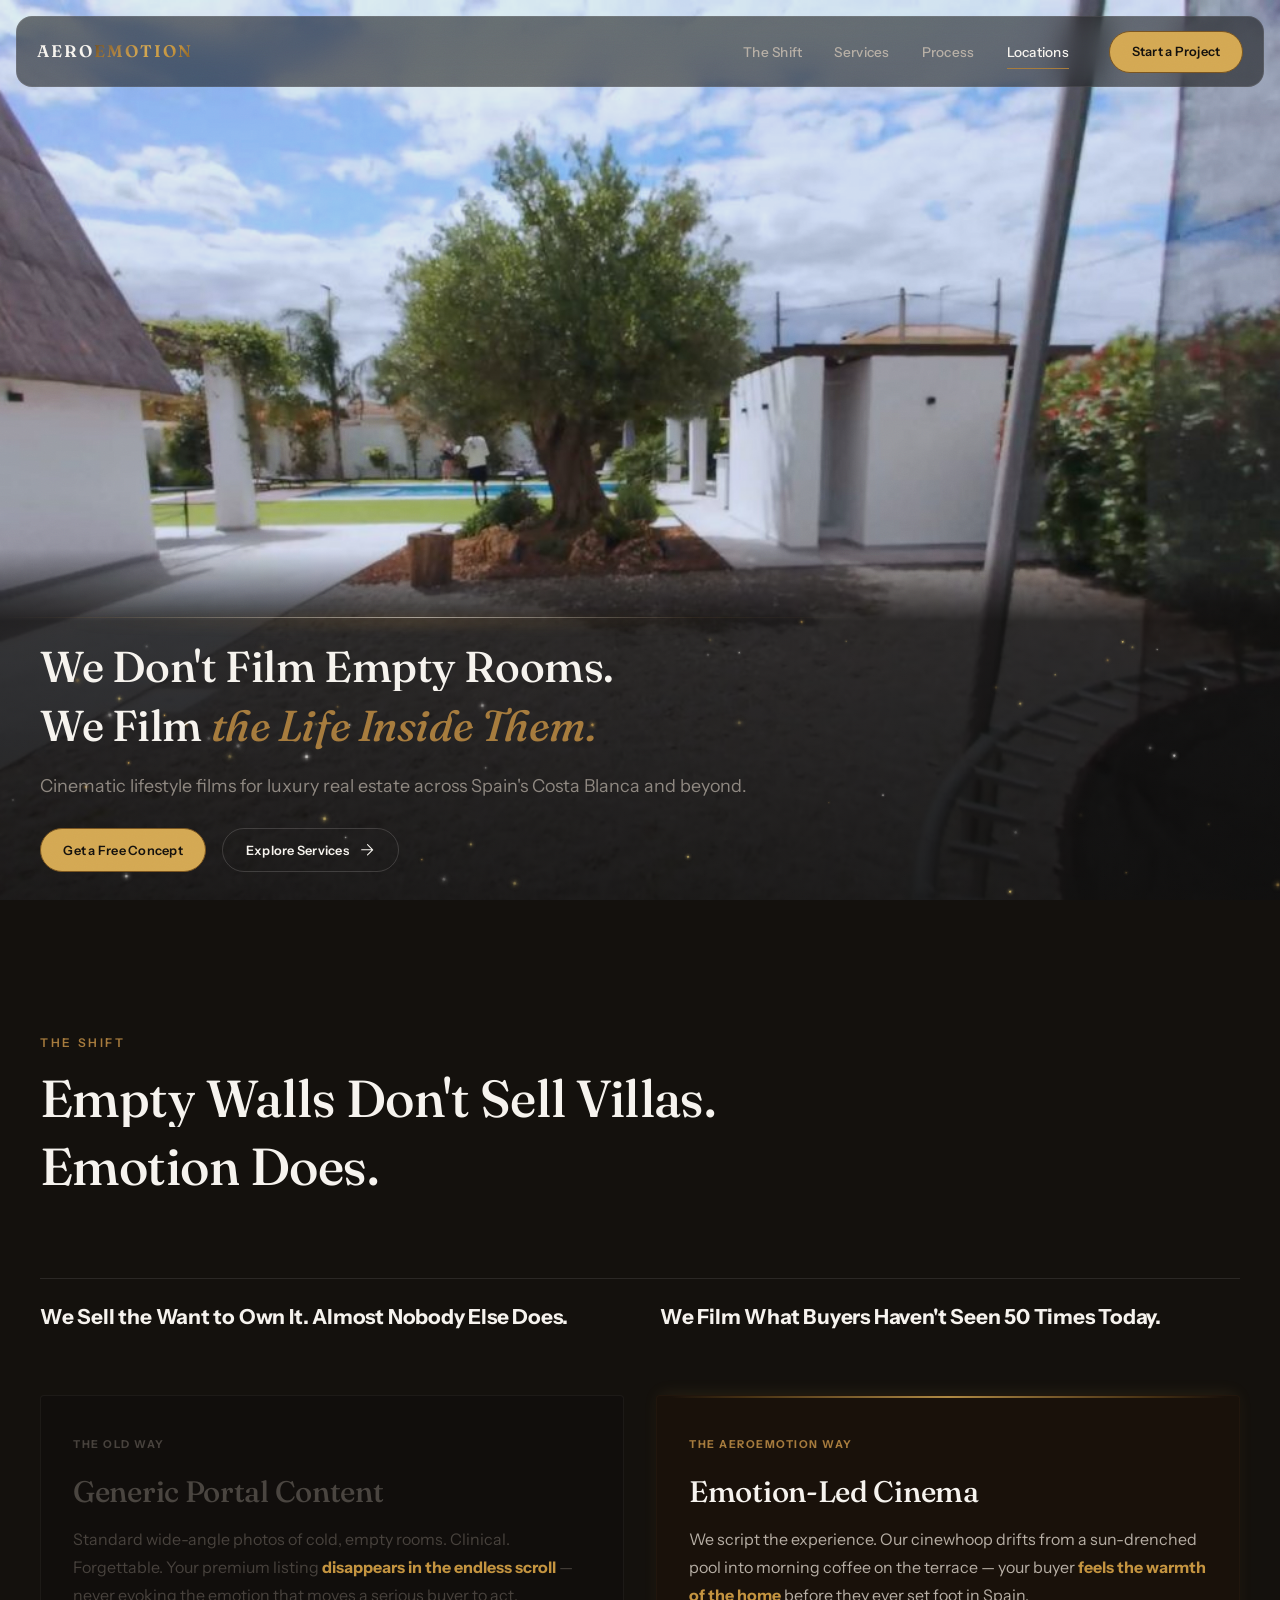
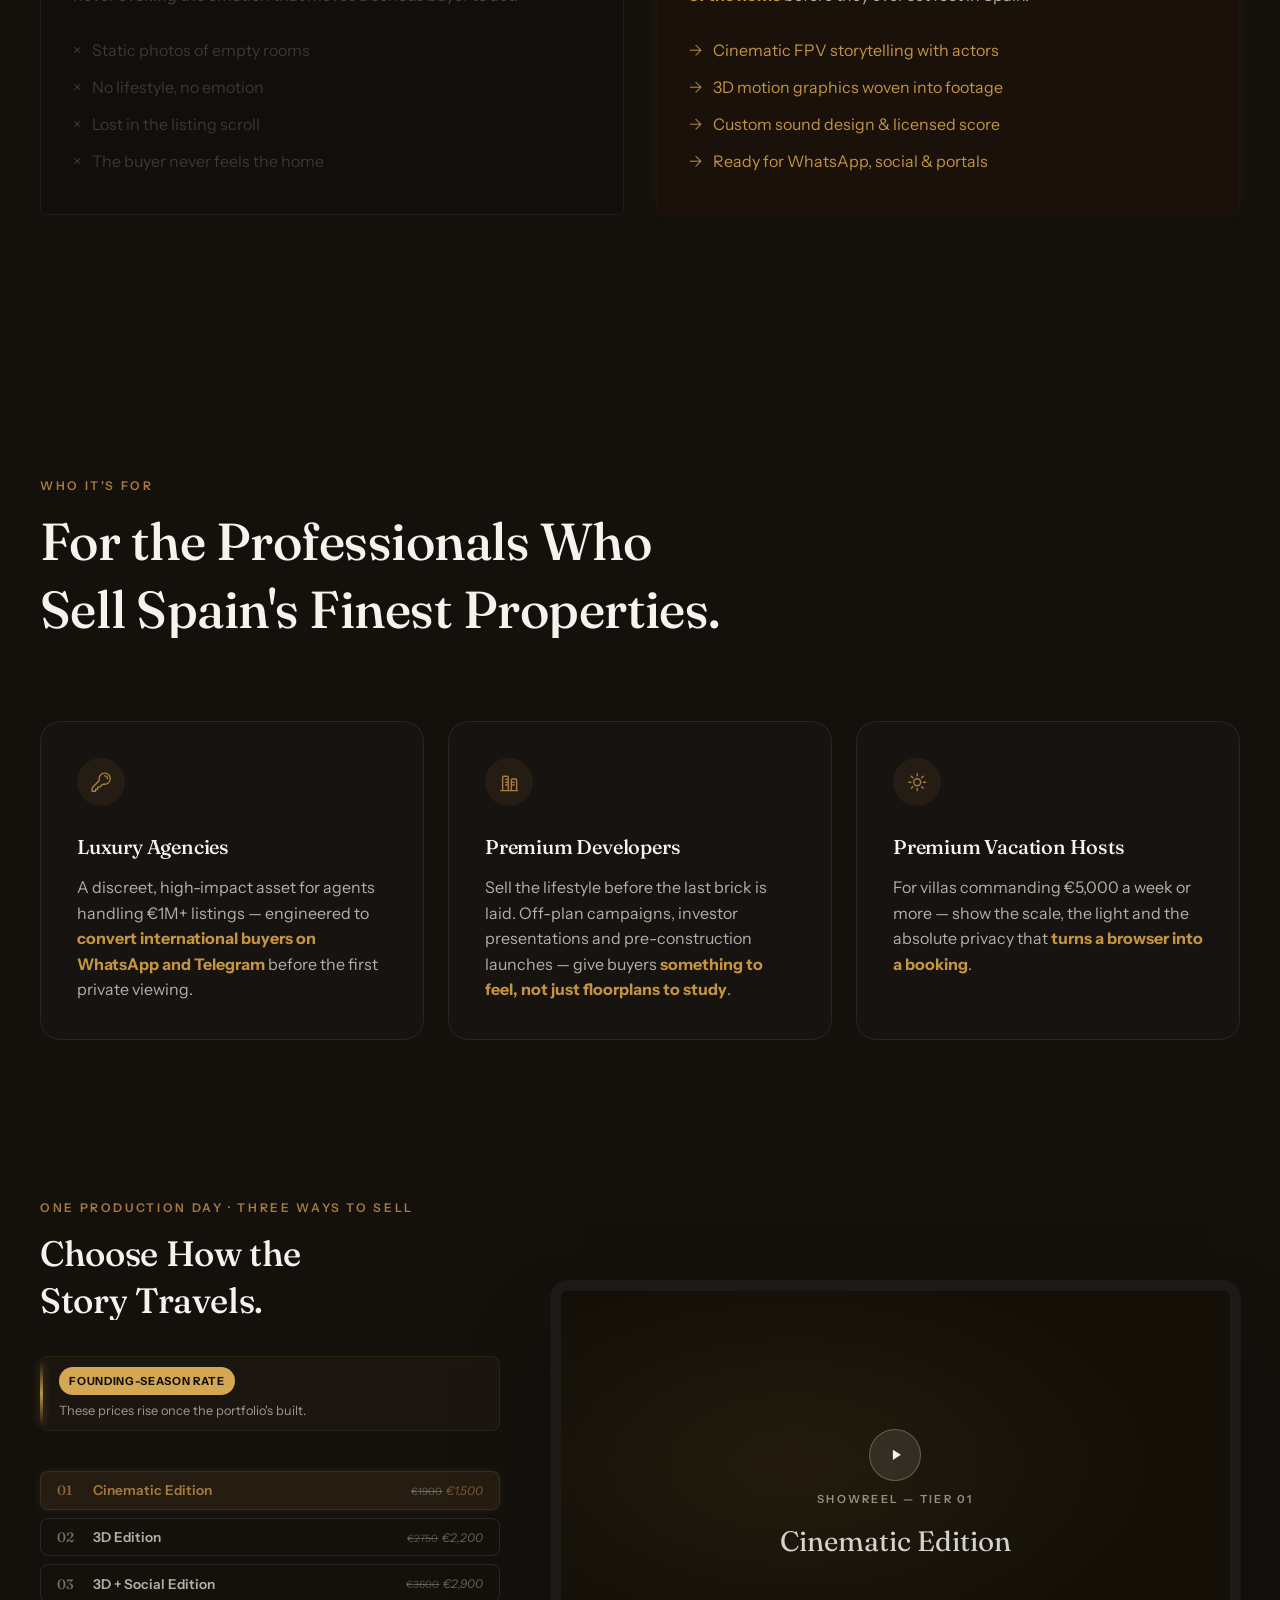
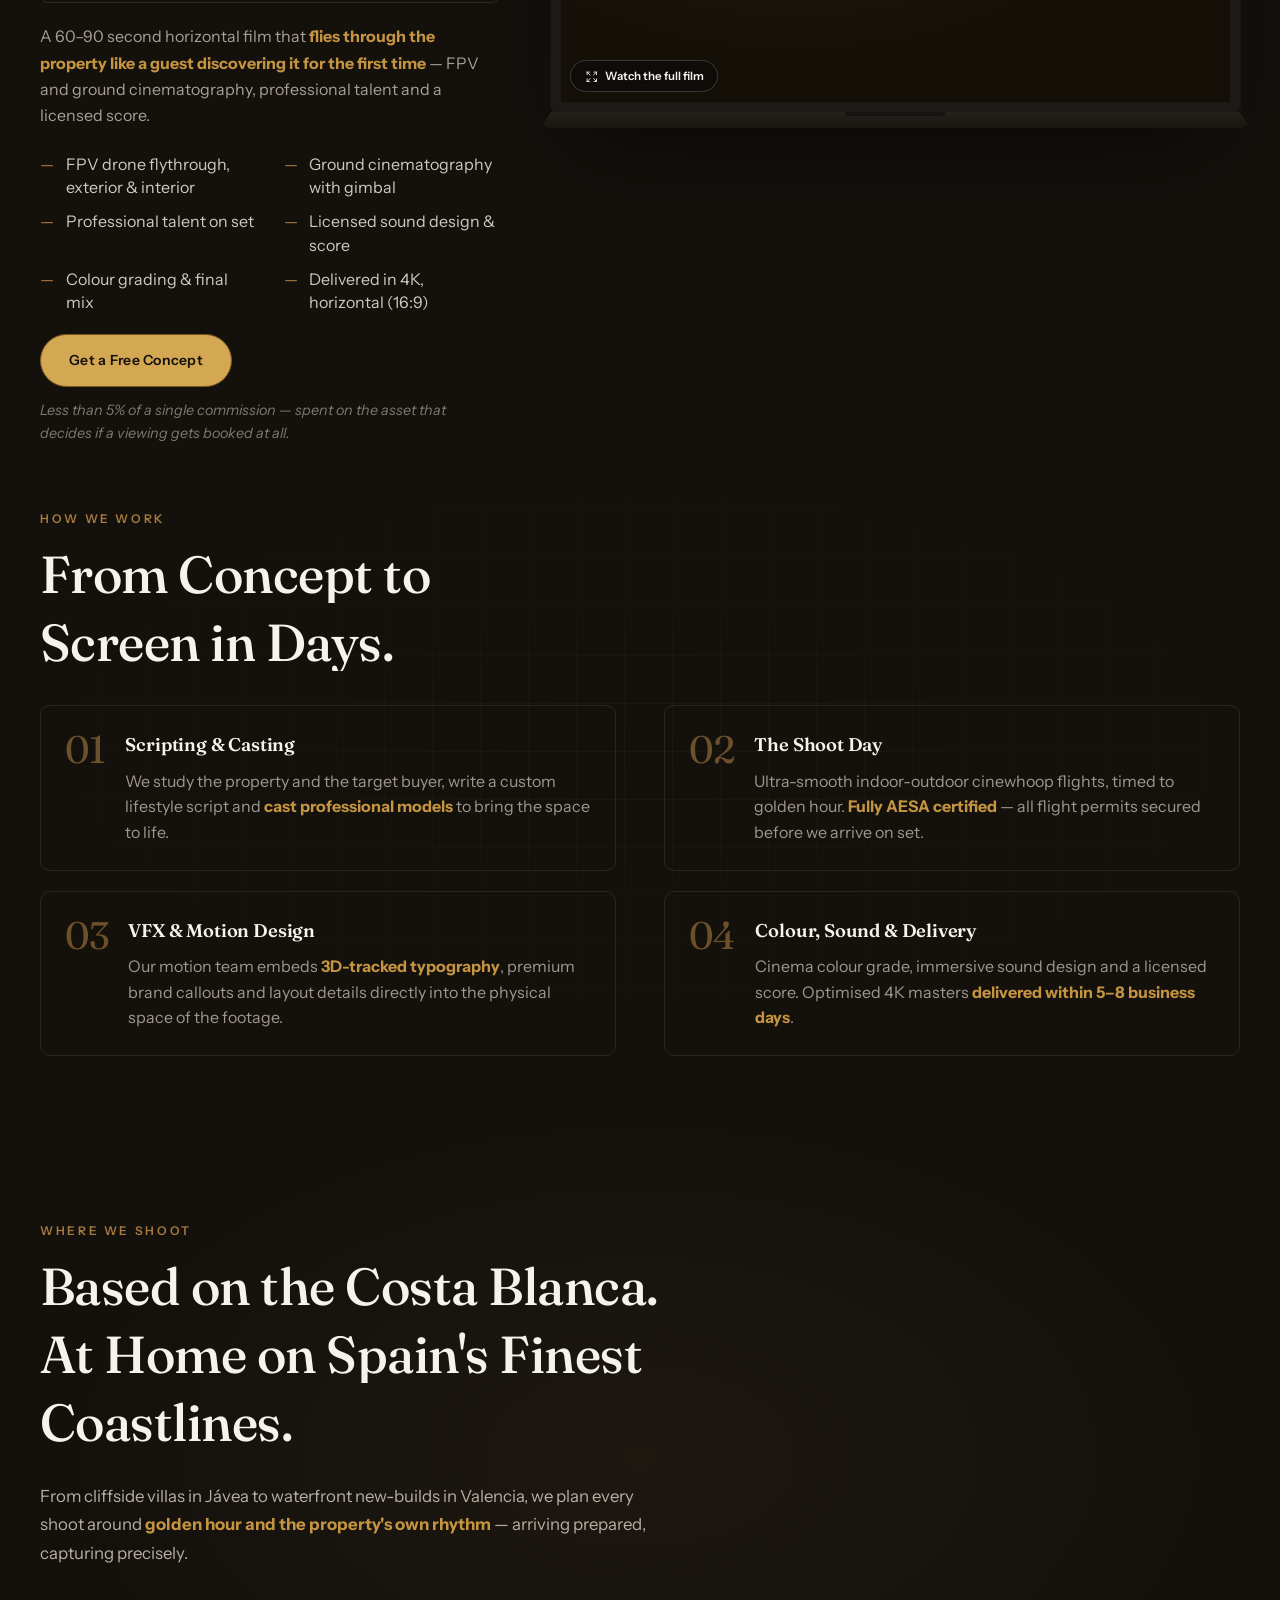
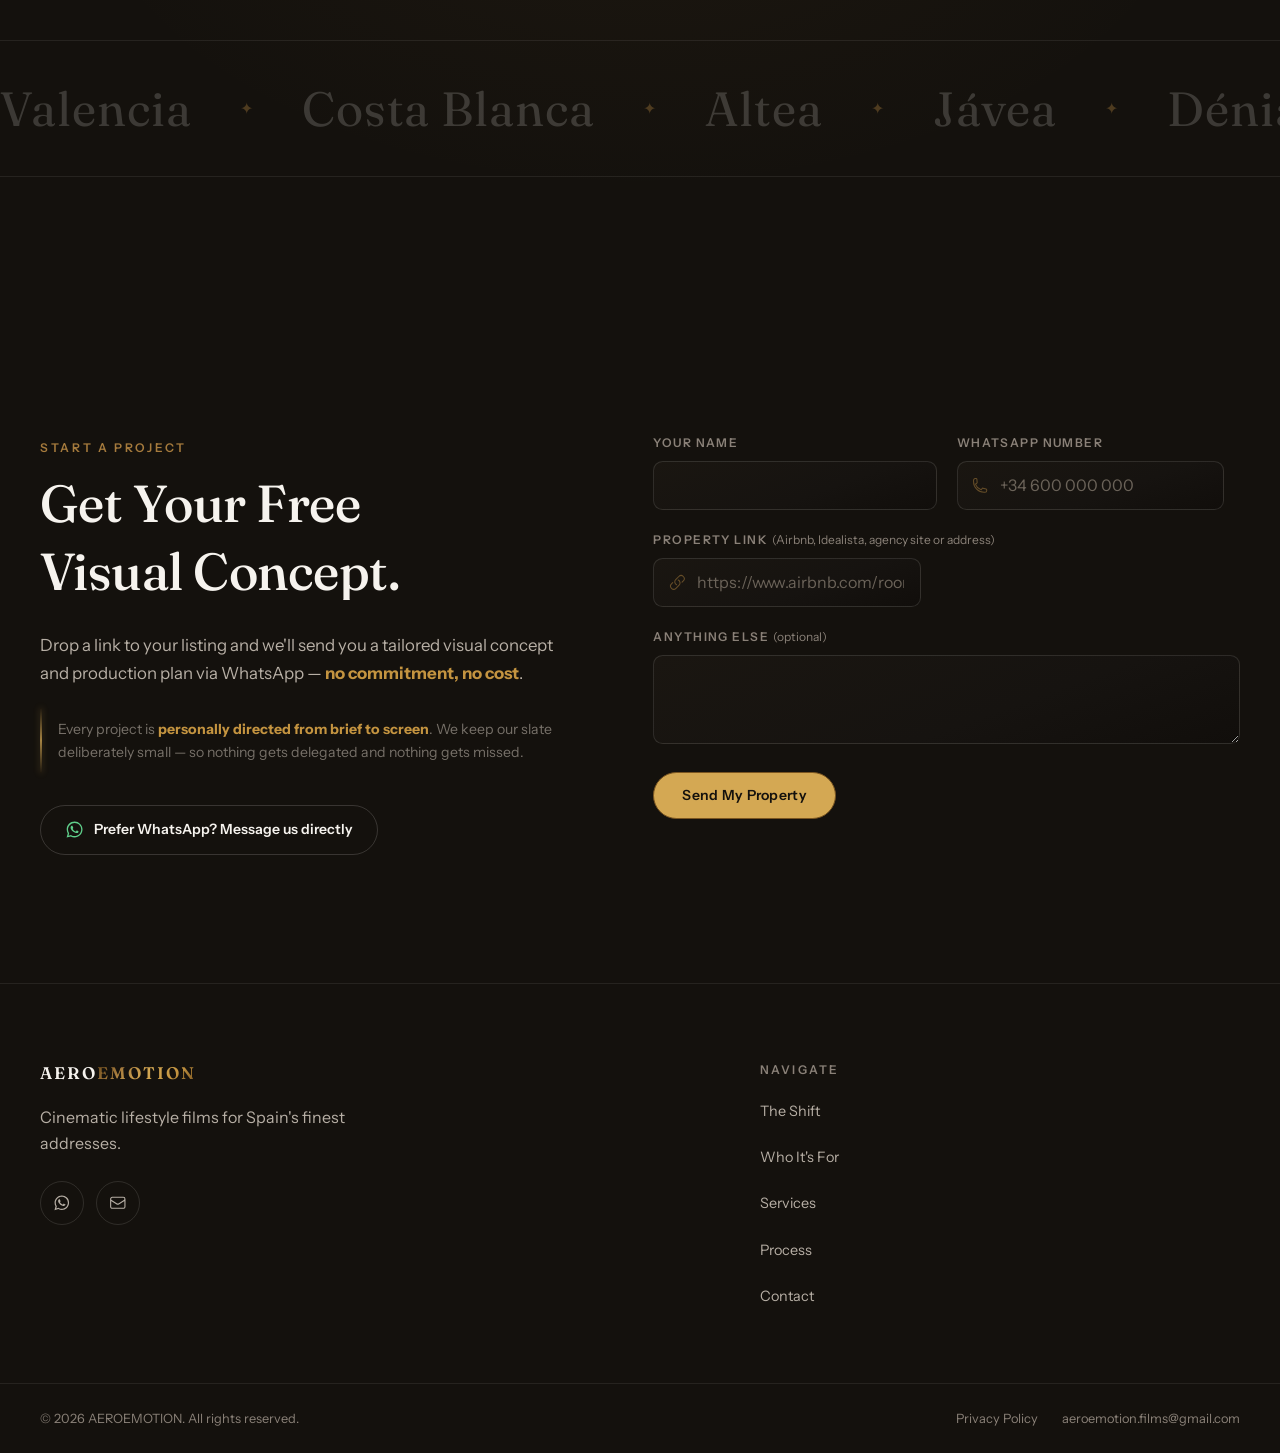
==== commit a5b81341: "Update contact email and reel username to match real accounts Email changed to aeroemotion.films@gma" ====
--- a/index.html
+++ b/index.html
@@ -340,7 +340,7 @@
                   </button>
                 </div>
                 <div class="reel-ui__caption">
-                  <p class="reel-ui__username">@aeroemotion.es</p>
+                  <p class="reel-ui__username">@aeroemotion.films</p>
                   <p class="reel-ui__text">Villa Aurora &middot; J&aacute;vea &mdash; the view that sold it. &#127916;</p>
                 </div>
               </div>
@@ -482,7 +482,7 @@
         <a href="#" data-whatsapp-link aria-label="WhatsApp" target="_blank" rel="noopener">
           <svg viewBox="0 0 24 24" fill="currentColor"><path d="M19.05 4.91A9.816 9.816 0 0 0 12.04 2c-5.46 0-9.91 4.45-9.91 9.91 0 1.75.46 3.45 1.32 4.95L2 22l5.25-1.38c1.45.79 3.08 1.21 4.74 1.21h.01c5.46 0 9.91-4.45 9.91-9.91 0-2.65-1.03-5.14-2.86-7.01ZM12.04 20.15h-.01c-1.48 0-2.93-.4-4.2-1.15l-.3-.18-3.12.82.83-3.04-.2-.31a8.264 8.264 0 0 1-1.26-4.38c0-4.54 3.7-8.24 8.25-8.24 2.2 0 4.27.86 5.82 2.42a8.183 8.183 0 0 1 2.41 5.83c.01 4.55-3.69 8.23-8.22 8.23Zm4.52-6.16c-.25-.12-1.47-.72-1.69-.81-.23-.08-.39-.12-.56.13-.17.24-.64.81-.78.97-.15.17-.29.18-.54.06-1.47-.74-2.43-1.32-3.4-2.99-.26-.44.26-.41.74-1.36.08-.17.04-.31-.03-.44-.08-.12-.55-1.33-.76-1.82-.2-.48-.41-.42-.56-.42-.14-.01-.31-.01-.47-.01-.17 0-.43.06-.66.31-.23.25-.86.84-.86 2.05 0 1.21.88 2.38 1 2.54.13.17 1.71 2.6 4.14 3.55 2.06.79 2.48.64 2.93.6.45-.04 1.47-.6 1.68-1.18.21-.59.21-1.08.15-1.18-.06-.11-.23-.17-.48-.3Z"/></svg>
         </a>
-        <a href="mailto:hello@aeroemotion.es" aria-label="Email">
+        <a href="mailto:aeroemotion.films@gmail.com" aria-label="Email">
           <svg viewBox="0 0 24 24" fill="none" stroke="currentColor" stroke-width="1.5" stroke-linecap="round" stroke-linejoin="round"><path d="M21.75 6.75v10.5a2.25 2.25 0 0 1-2.25 2.25h-15a2.25 2.25 0 0 1-2.25-2.25V6.75m19.5 0A2.25 2.25 0 0 0 19.5 4.5h-15a2.25 2.25 0 0 0-2.25 2.25m19.5 0v.24a2.25 2.25 0 0 1-1.07 1.92l-7.5 4.61a2.25 2.25 0 0 1-2.36 0L3.32 8.91a2.25 2.25 0 0 1-1.07-1.92V6.75"/></svg>
         </a>
       </div>
@@ -500,7 +500,7 @@
     <p>© 2026 AEROEMOTION. All rights reserved.</p>
     <div class="footer__legal-links">
       <a href="/privacy.html">Privacy Policy</a>
-      <a href="mailto:hello@aeroemotion.es">hello@aeroemotion.es</a>
+      <a href="mailto:aeroemotion.films@gmail.com">aeroemotion.films@gmail.com</a>
     </div>
   </div>
 </footer>
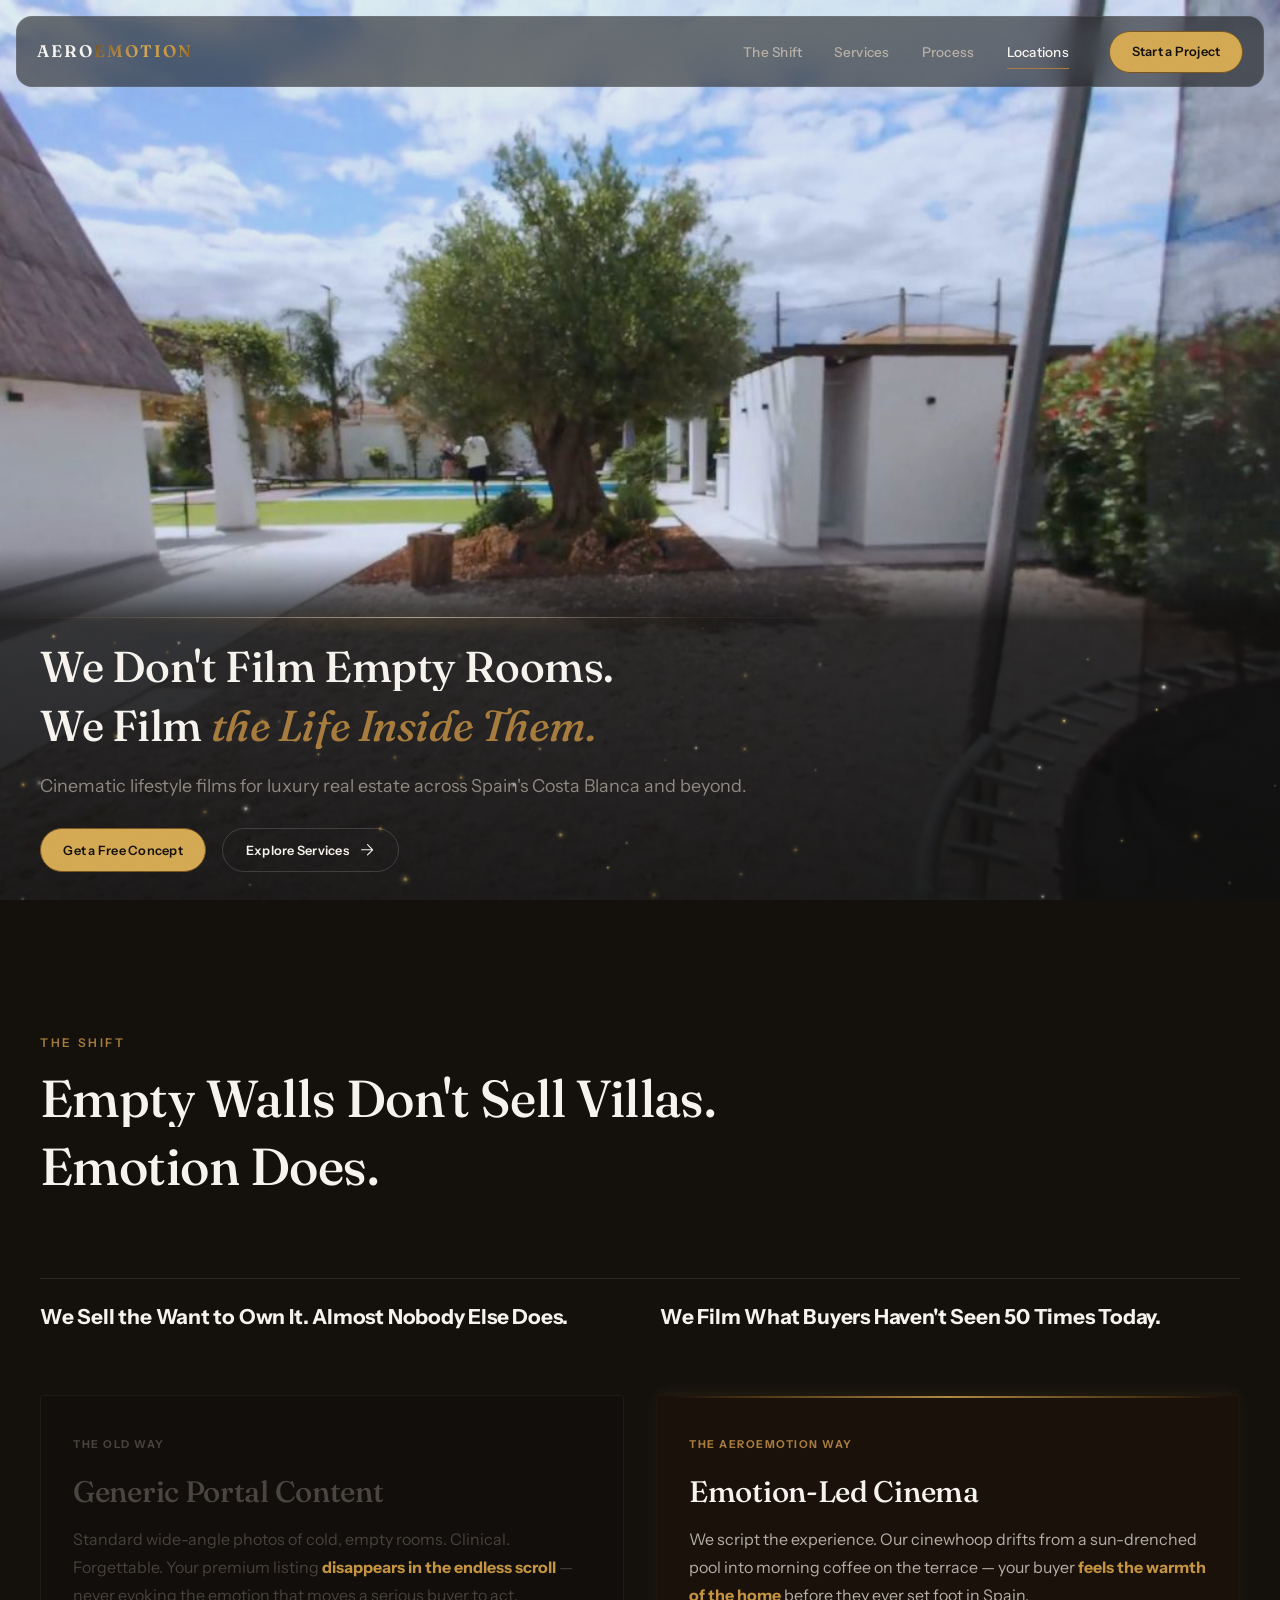
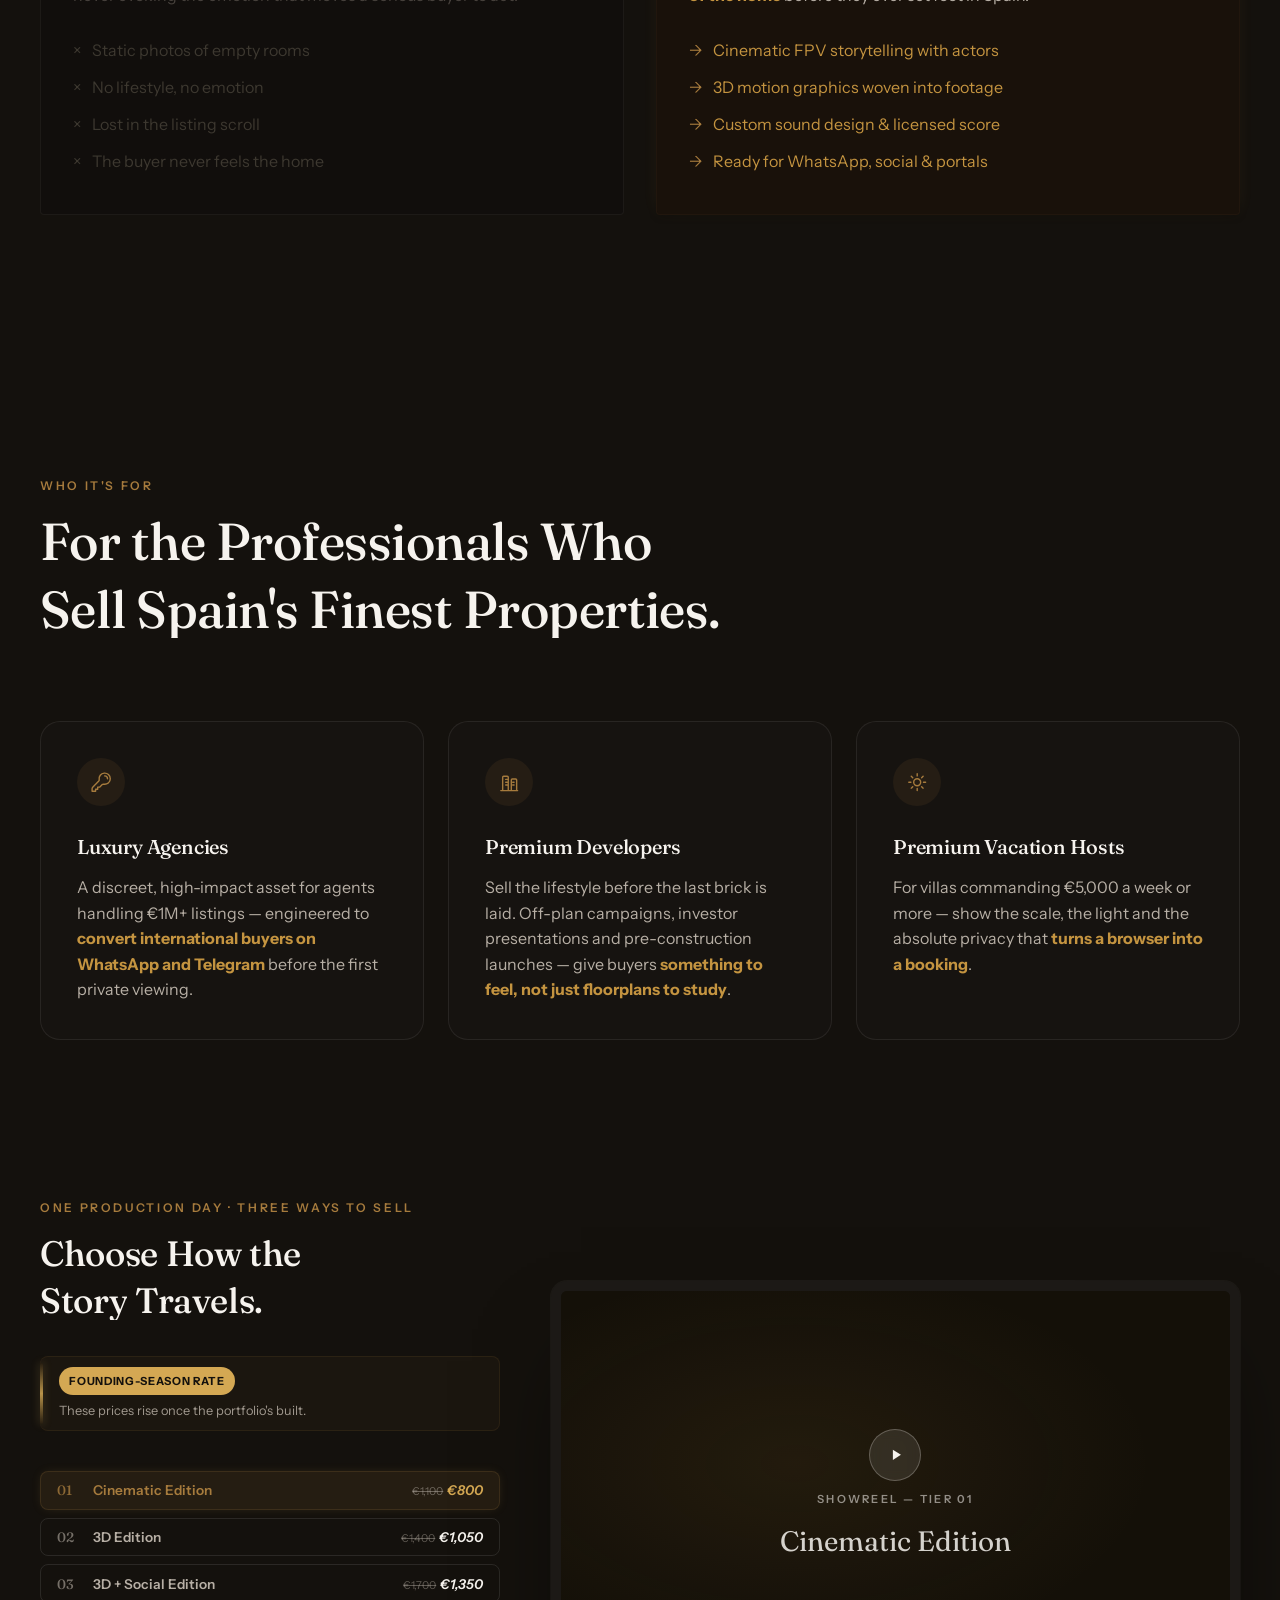
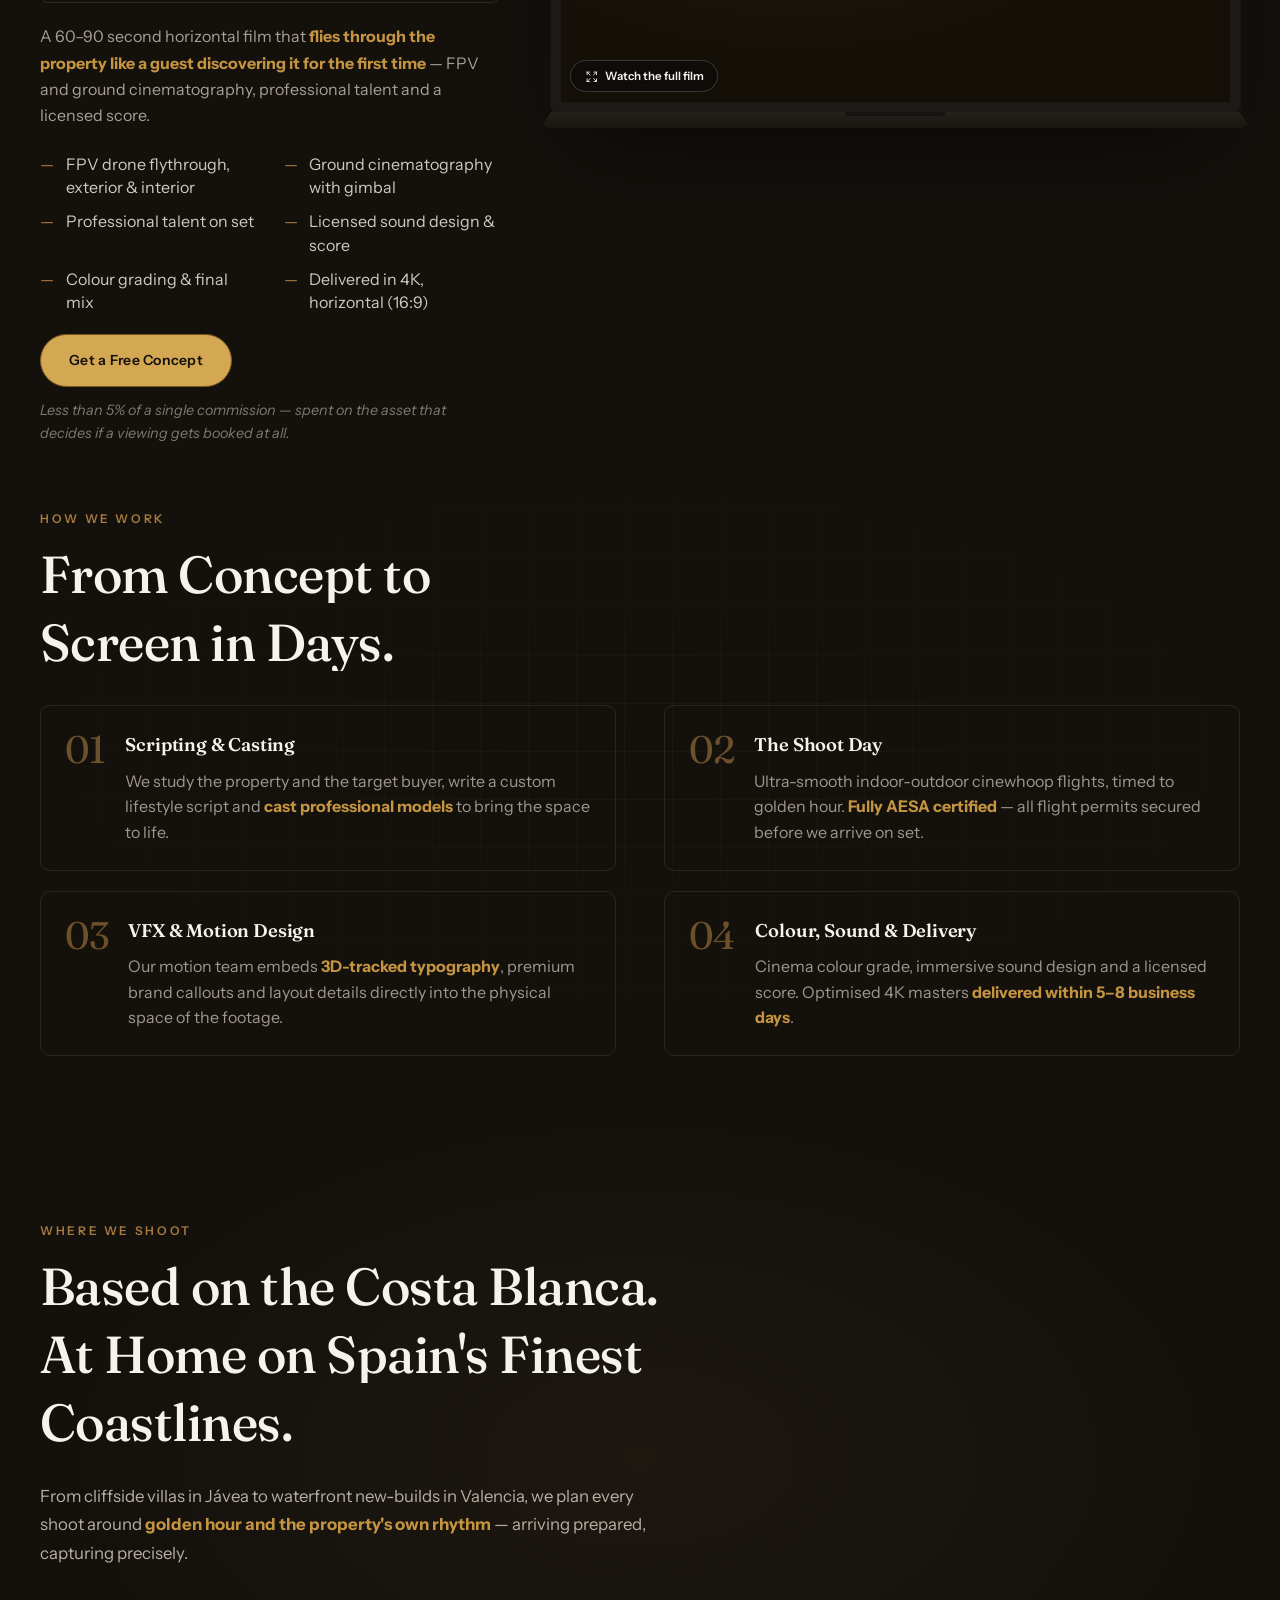
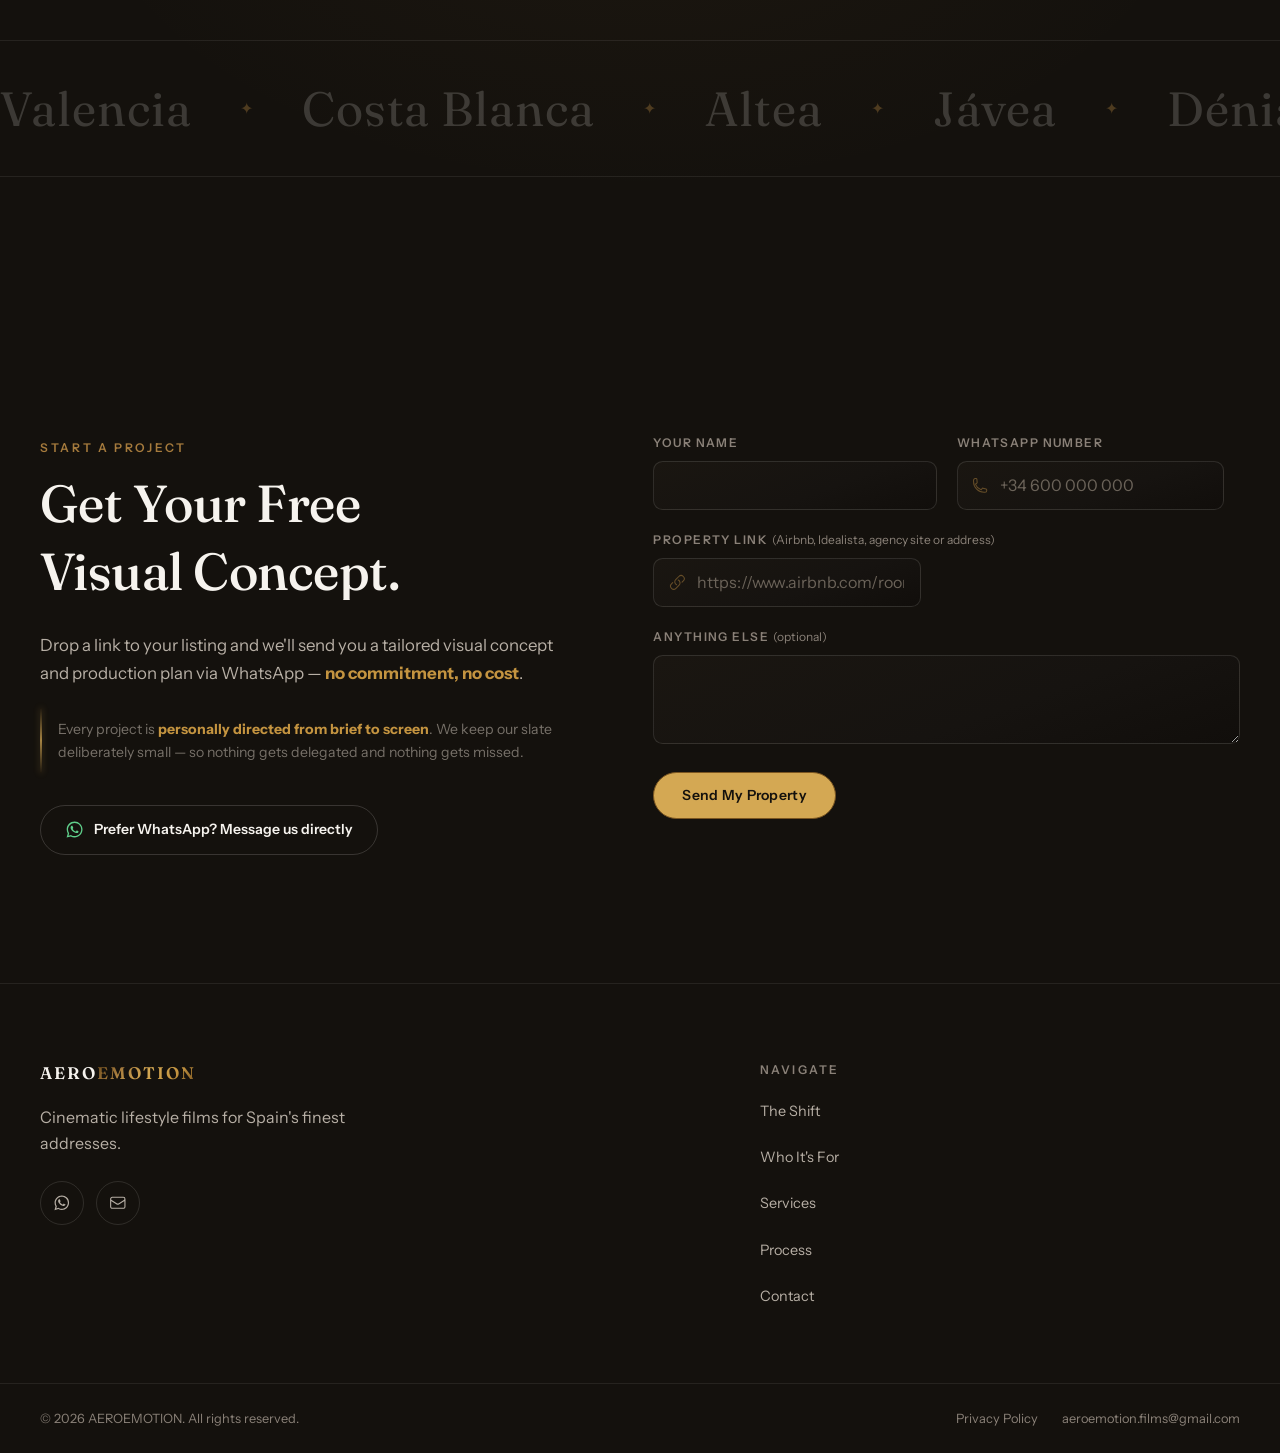
==== commit fd1b5bdf: "Update pricing tiers and make prices more visible New founding prices: €800/€1,050/€1,350 (was €1,50" ====
--- a/index.html
+++ b/index.html
@@ -206,17 +206,17 @@
             <button class="tier-tab is-active" role="tab" aria-selected="true" id="tierTab1" aria-controls="tierPanel1" data-tier="1">
               <span class="tier-tab__index">01</span>
               <span class="tier-tab__label">Cinematic Edition</span>
-              <span class="tier-tab__price"><s class="tier-tab__price-old">€1900</s>€1,500</span>
+              <span class="tier-tab__price"><s class="tier-tab__price-old">€1,100</s>€800</span>
             </button>
             <button class="tier-tab" role="tab" aria-selected="false" id="tierTab2" aria-controls="tierPanel2" data-tier="2">
               <span class="tier-tab__index">02</span>
               <span class="tier-tab__label">3D Edition</span>
-              <span class="tier-tab__price"><s class="tier-tab__price-old">€2750</s>€2,200</span>
+              <span class="tier-tab__price"><s class="tier-tab__price-old">€1,400</s>€1,050</span>
             </button>
             <button class="tier-tab" role="tab" aria-selected="false" id="tierTab3" aria-controls="tierPanel3" data-tier="3">
               <span class="tier-tab__index">03</span>
               <span class="tier-tab__label">3D + Social Edition</span>
-              <span class="tier-tab__price"><s class="tier-tab__price-old">€3600</s>€2,900</span>
+              <span class="tier-tab__price"><s class="tier-tab__price-old">€1,700</s>€1,350</span>
             </button>
           </div>
         </div><!-- /.services__intro -->
--- a/css/style.css
+++ b/css/style.css
@@ -995,10 +995,10 @@
 }
 .tier-tab__price {
   margin-left: auto;
-  font-size: 0.75rem;
-  font-weight: 400;
+  font-size: 0.85rem;
+  font-weight: 600;
   font-style: italic;
-  color: rgba(183,175,165,0.5);
+  color: #f6f3ee;
   white-space: nowrap;
   padding-left: 0.5rem;
   display: inline-block;
@@ -1011,13 +1011,14 @@
 }
 .tier-tab__price-old {
   margin-right: 0.3em;
-  font-size: 0.85em;
-  color: rgba(183,175,165,0.4);
+  font-size: 0.8em;
+  font-weight: 400;
+  color: rgba(183,175,165,0.45);
   text-decoration: line-through;
   font-style: normal;
 }
-.tier-tab.is-active .tier-tab__price { color: rgba(166,123,61,0.65); }
-.tier-tab.is-active .tier-tab__price-old { color: rgba(183,175,165,0.45); }
+.tier-tab.is-active .tier-tab__price { color: #D4A853; }
+.tier-tab.is-active .tier-tab__price-old { color: rgba(183,175,165,0.5); }
 .tier-tab__index { font-family: 'Fraunces', serif; font-weight: 500; opacity: 0.6; min-width: 1.6rem; }
 .tier-tab:hover { color: #f6f3ee; border-color: rgba(246,243,238,0.28); background: rgba(246,243,238,0.04); }
 .tier-tab.is-active {
@@ -1064,8 +1065,8 @@
   .tier-tab__price { order: 1; padding-left: 0.4rem; flex-shrink: 0; margin-left: auto; }
   .tier-tab.is-active { background: #D4A853; border-color: #D4A853; color: #14110d; }
   .tier-tab.is-active .tier-tab__index { opacity: 0.7; }
-  .tier-tab.is-active .tier-tab__price { color: rgba(12,11,10,0.6); }
-  .tier-tab.is-active .tier-tab__price-old { color: rgba(12,11,10,0.4); }
+  .tier-tab.is-active .tier-tab__price { color: #14110d; }
+  .tier-tab.is-active .tier-tab__price-old { color: rgba(12,11,10,0.5); }
 }
 
 /* ============ Demo stage & device mockups ============ */
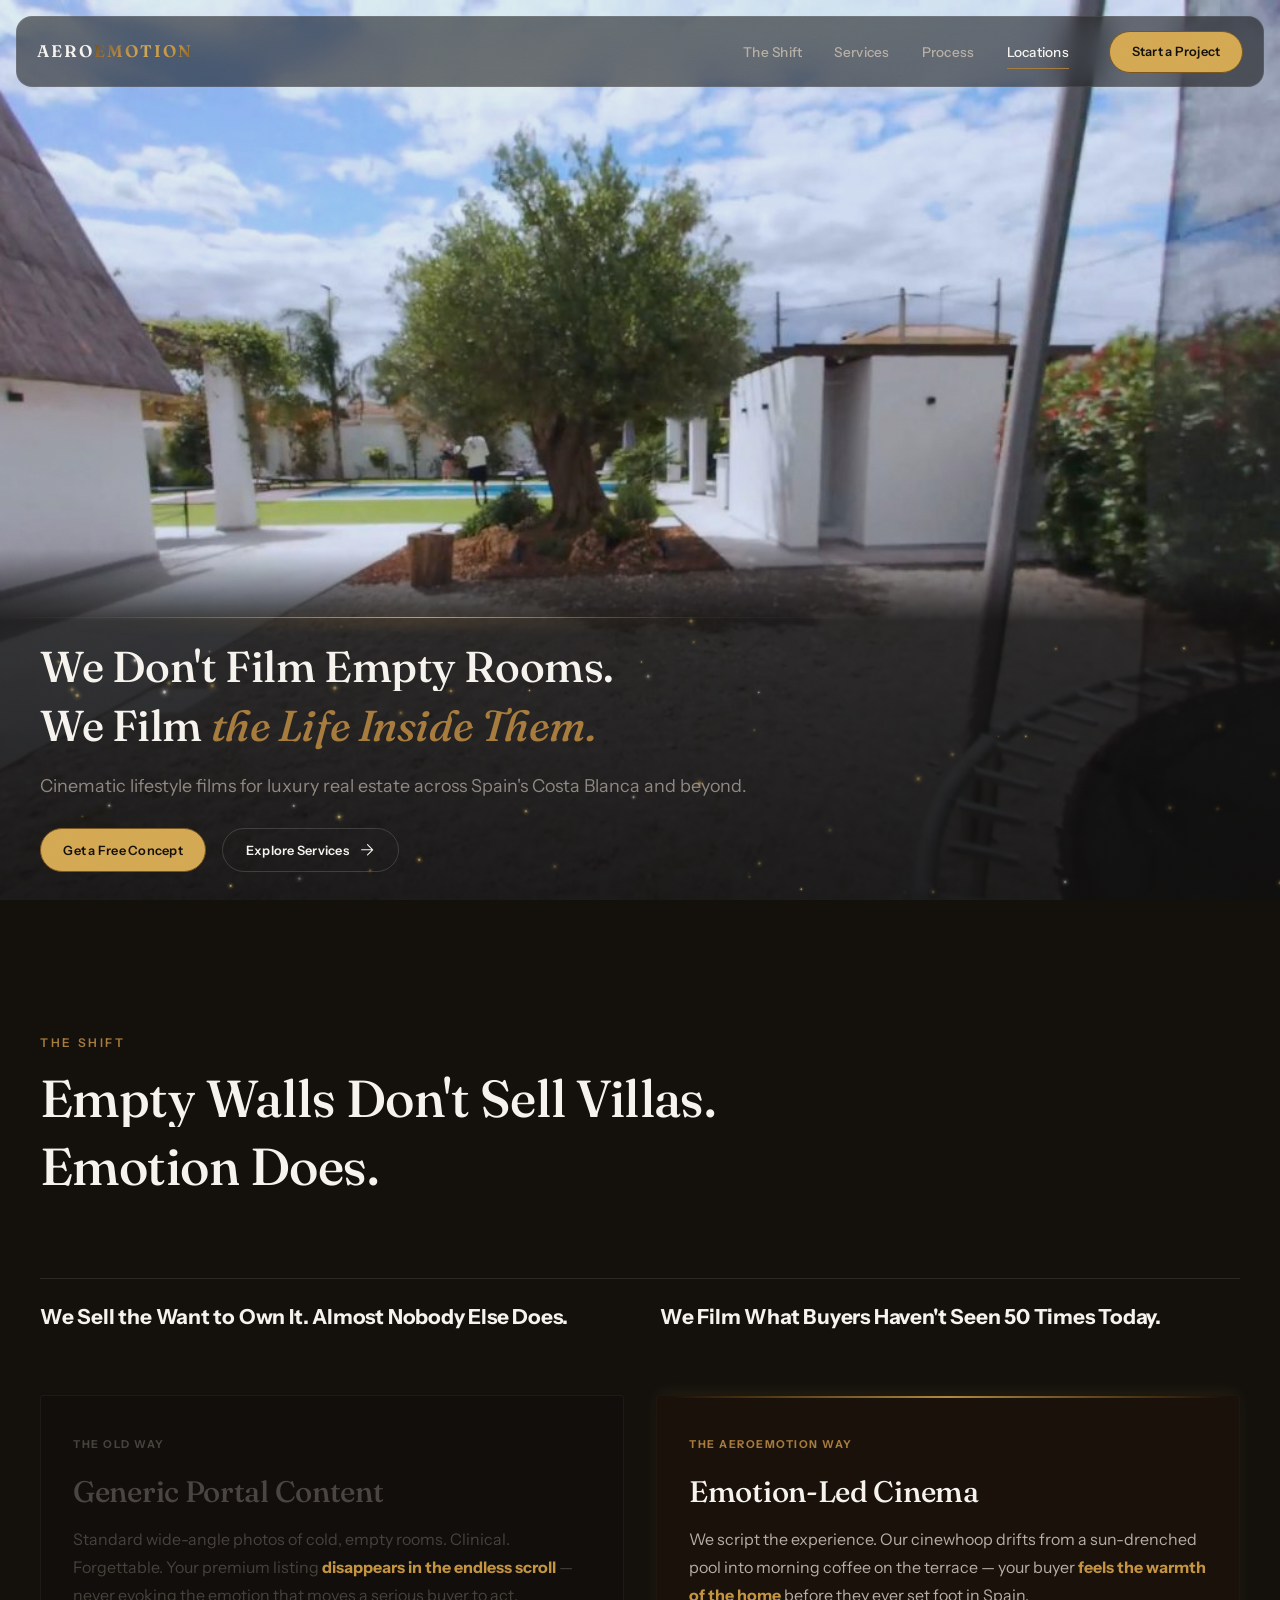
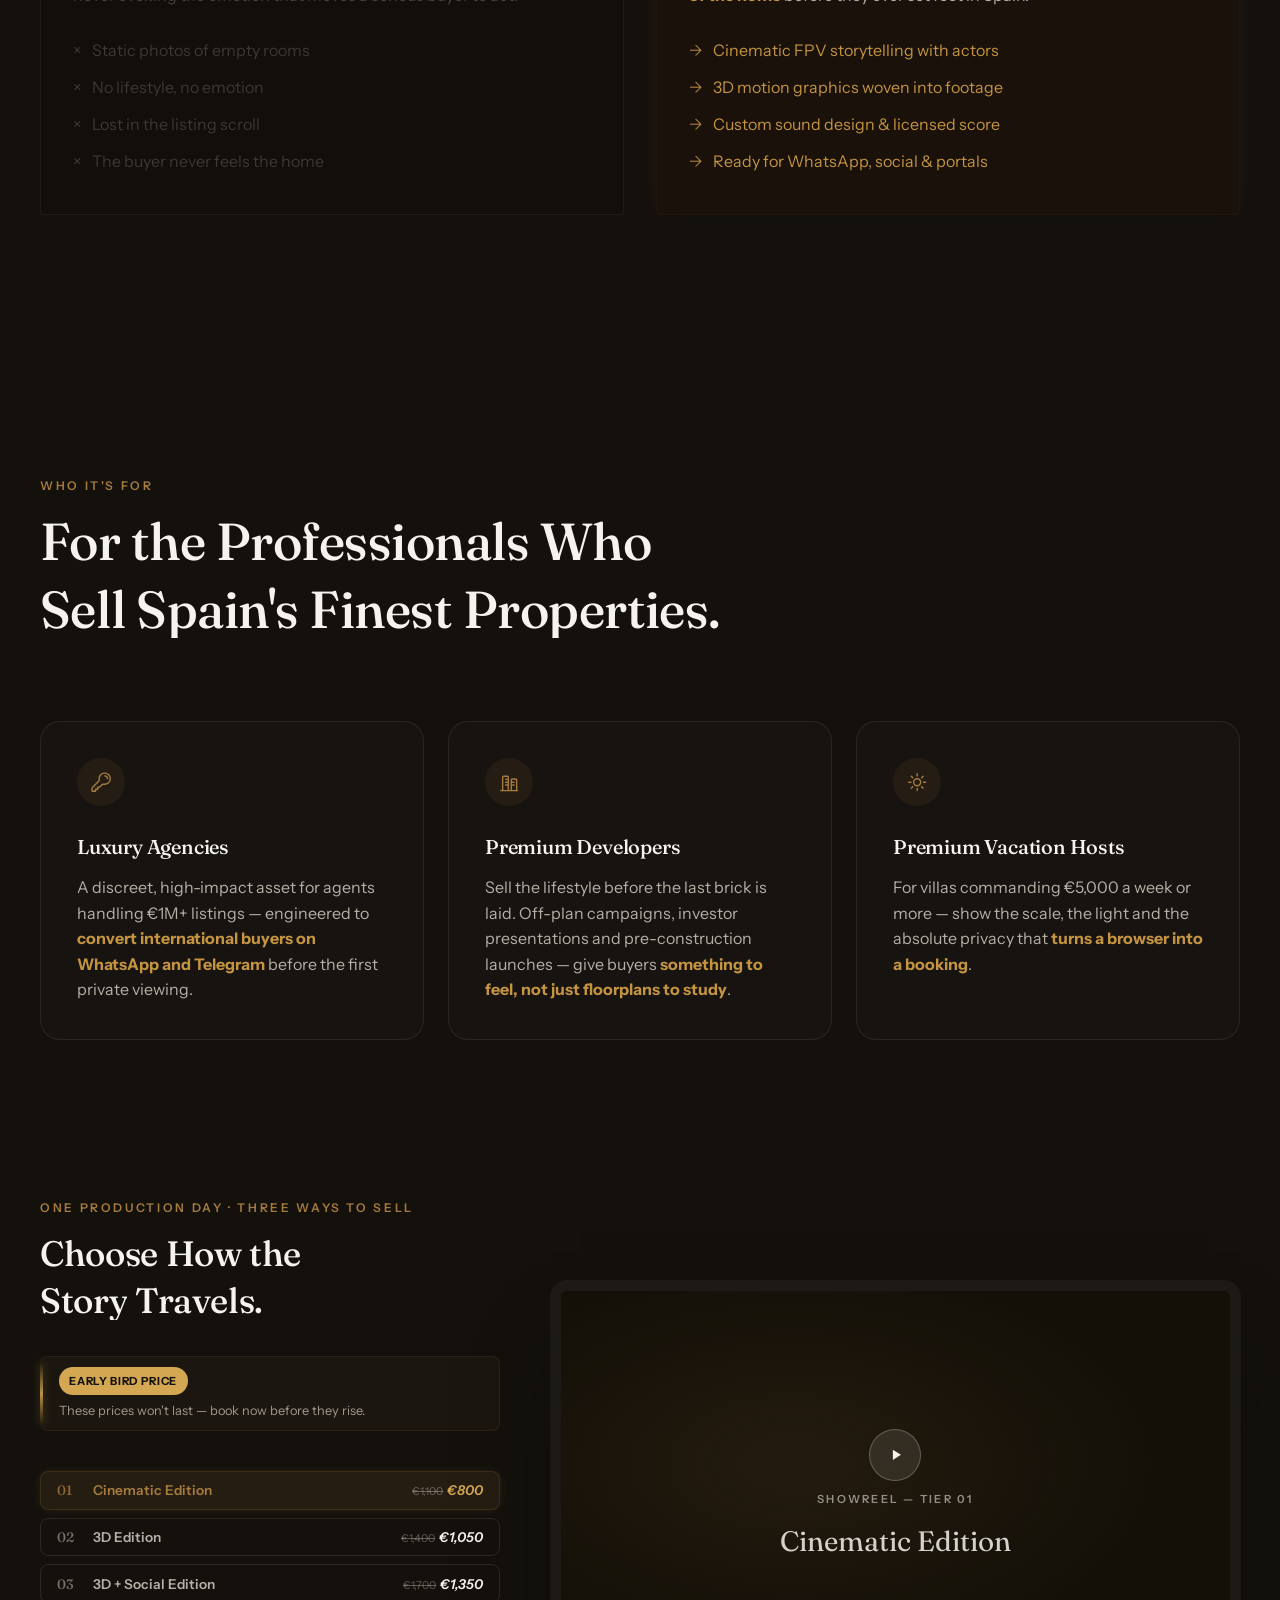
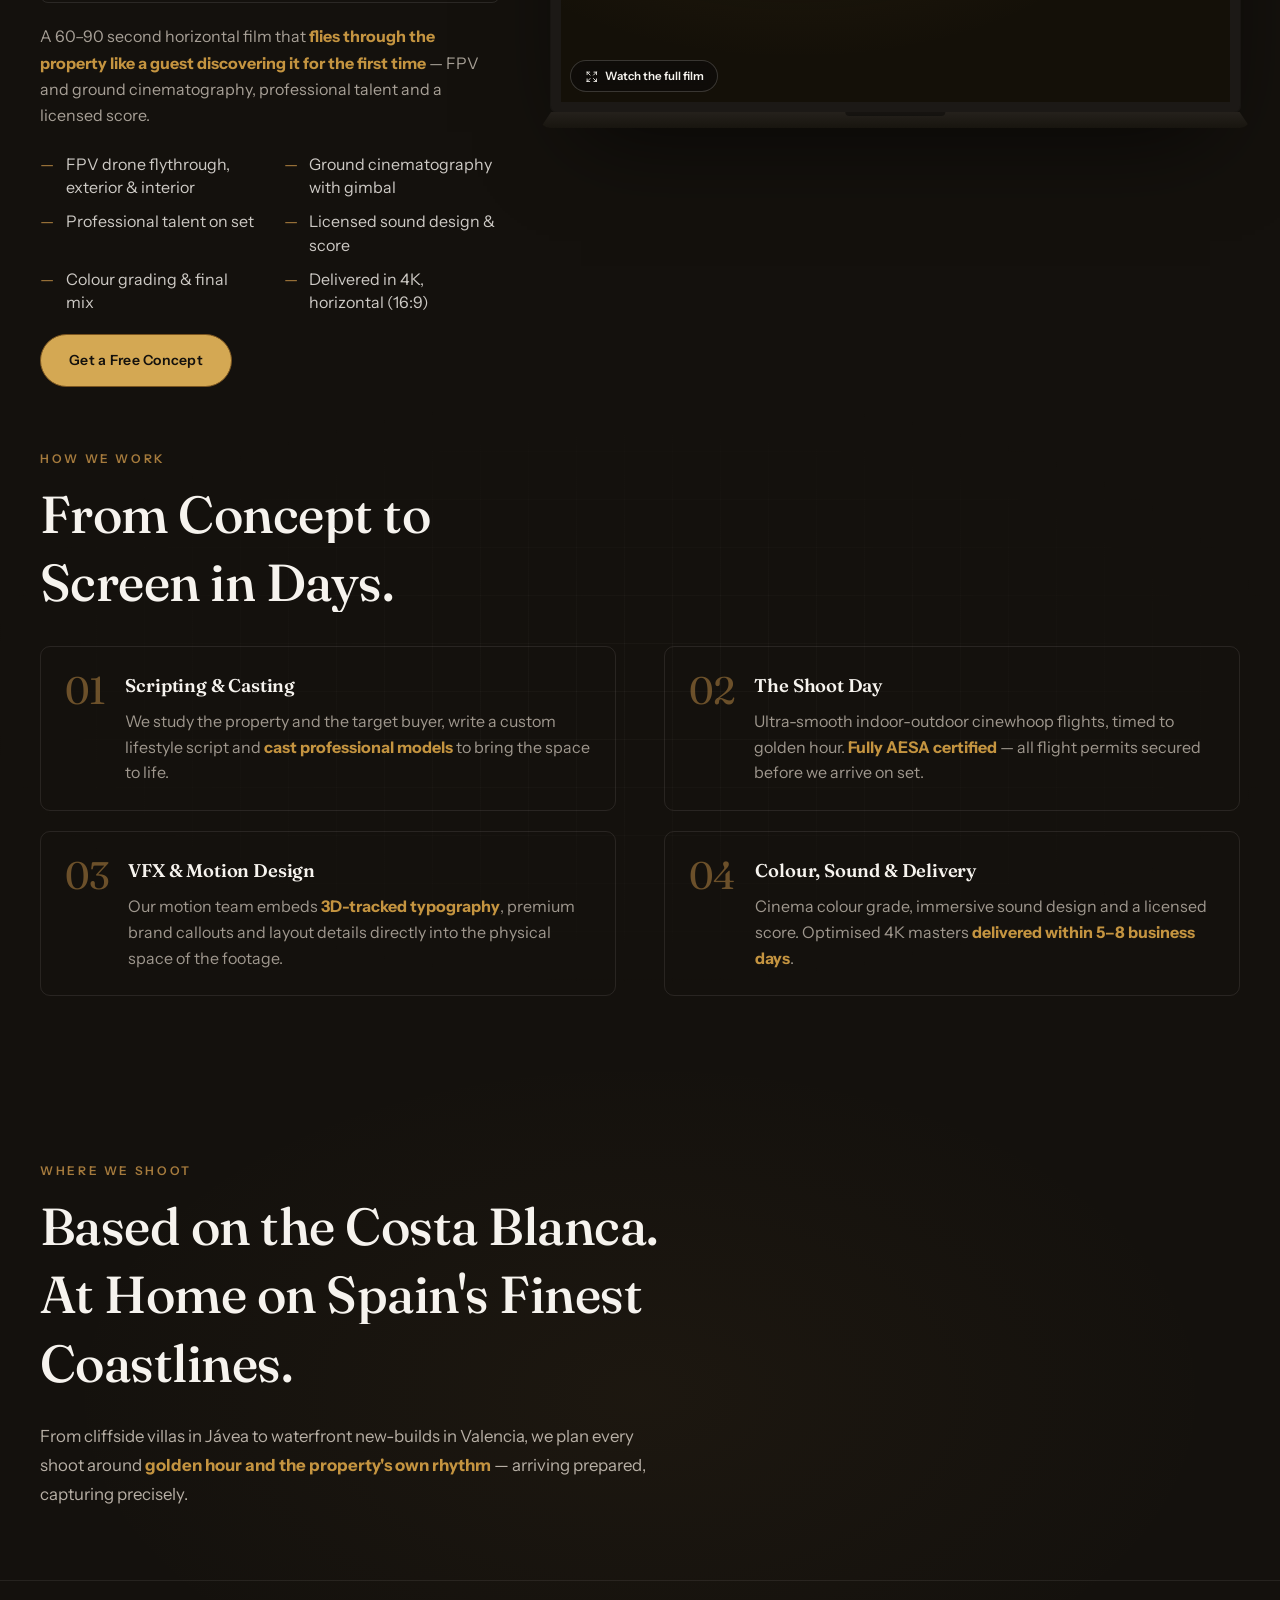
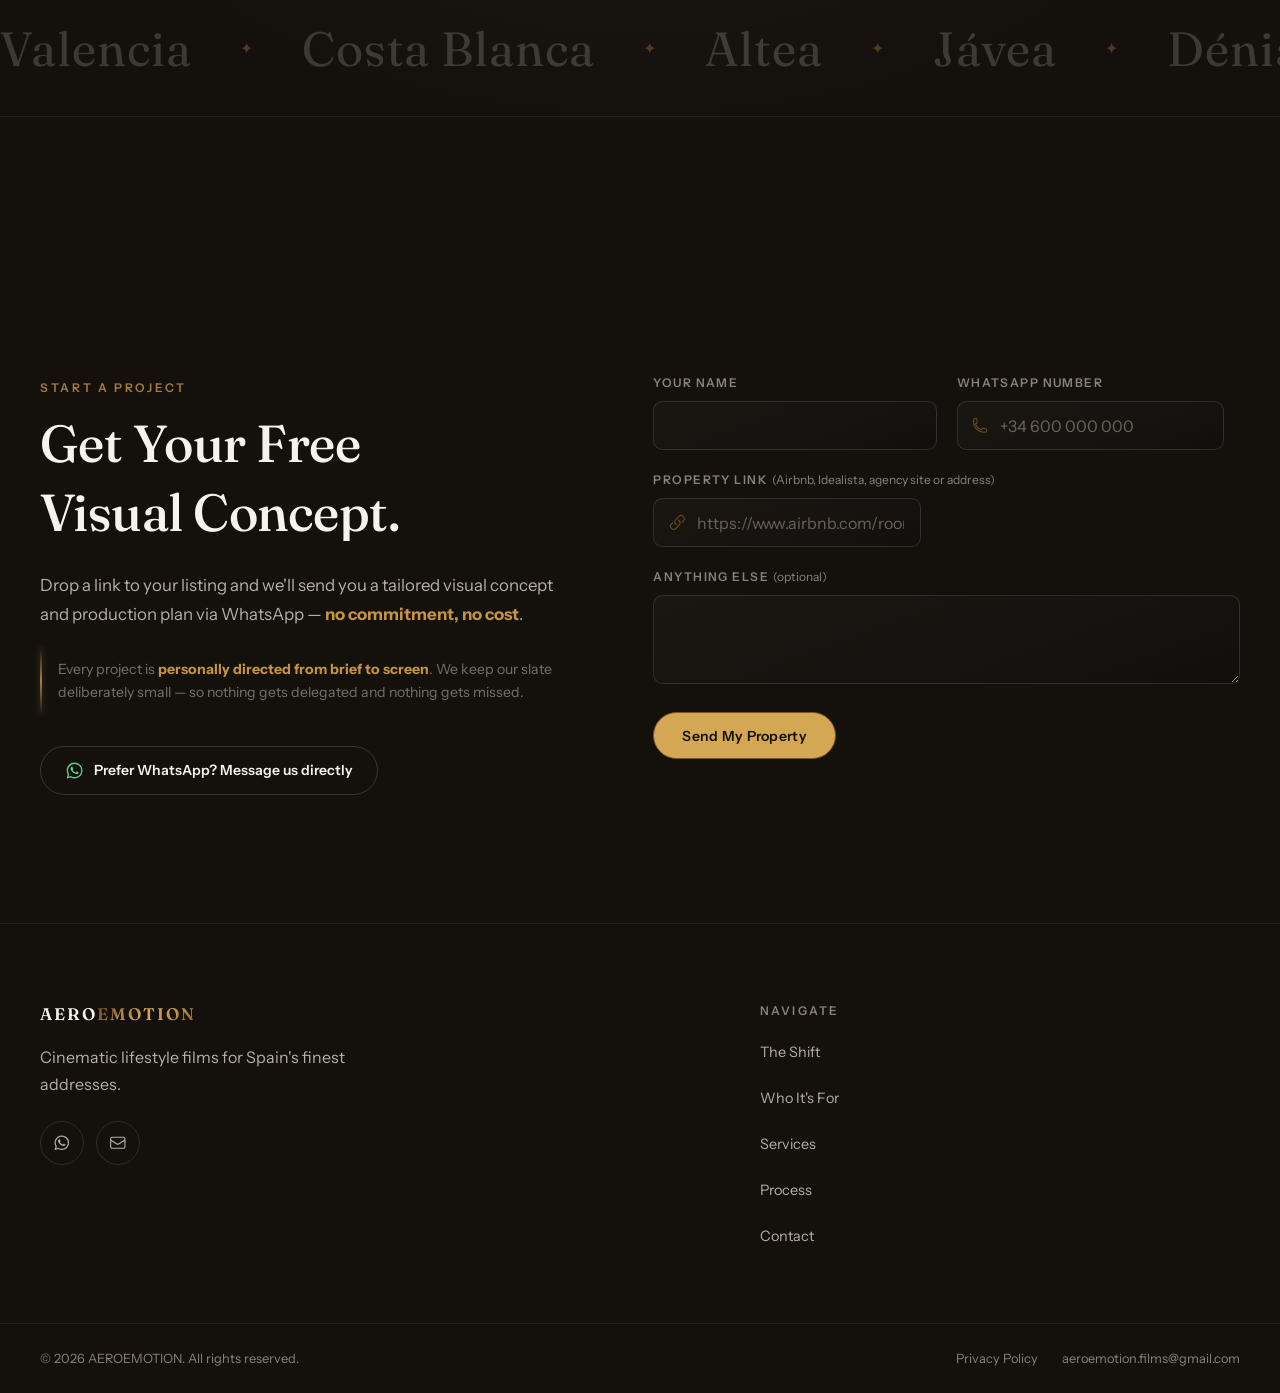
==== commit ba8caaff: "Rename founding badge to Early Bird; remove price-context text; tighten mobile spacing Co-Authored-B" ====
--- a/index.html
+++ b/index.html
@@ -198,8 +198,8 @@
           </div>
 
           <div class="founding-badge reveal">
-            <span class="founding-badge__tag">Founding-season rate</span>
-            <span class="founding-badge__text">These prices rise once the portfolio's built.</span>
+            <span class="founding-badge__tag">Early bird price</span>
+            <span class="founding-badge__text">These prices won't last — book now before they rise.</span>
           </div>
 
           <div class="tier-switcher reveal" role="tablist" aria-label="Service tiers">
@@ -260,7 +260,6 @@
 
           <div class="services__cta reveal">
             <a href="#contact" class="btn btn--primary">Get a Free Concept</a>
-            <p class="services__price-context">Less than 5% of a single commission — spent on the asset that decides if a viewing gets booked at all.</p>
           </div>
 
         </div><!-- /.services__details -->
--- a/css/style.css
+++ b/css/style.css
@@ -928,7 +928,7 @@
   box-shadow: 0 0 8px 1px rgba(212,168,83,0.2);
 }
 @media (max-width: 900px) {
-  .founding-badge { overflow: hidden; }
+  .founding-badge { overflow: hidden; margin-bottom: 0.5rem; }
   .founding-badge::after, .tier-tab.is-active::after {
     content: '';
     position: absolute;
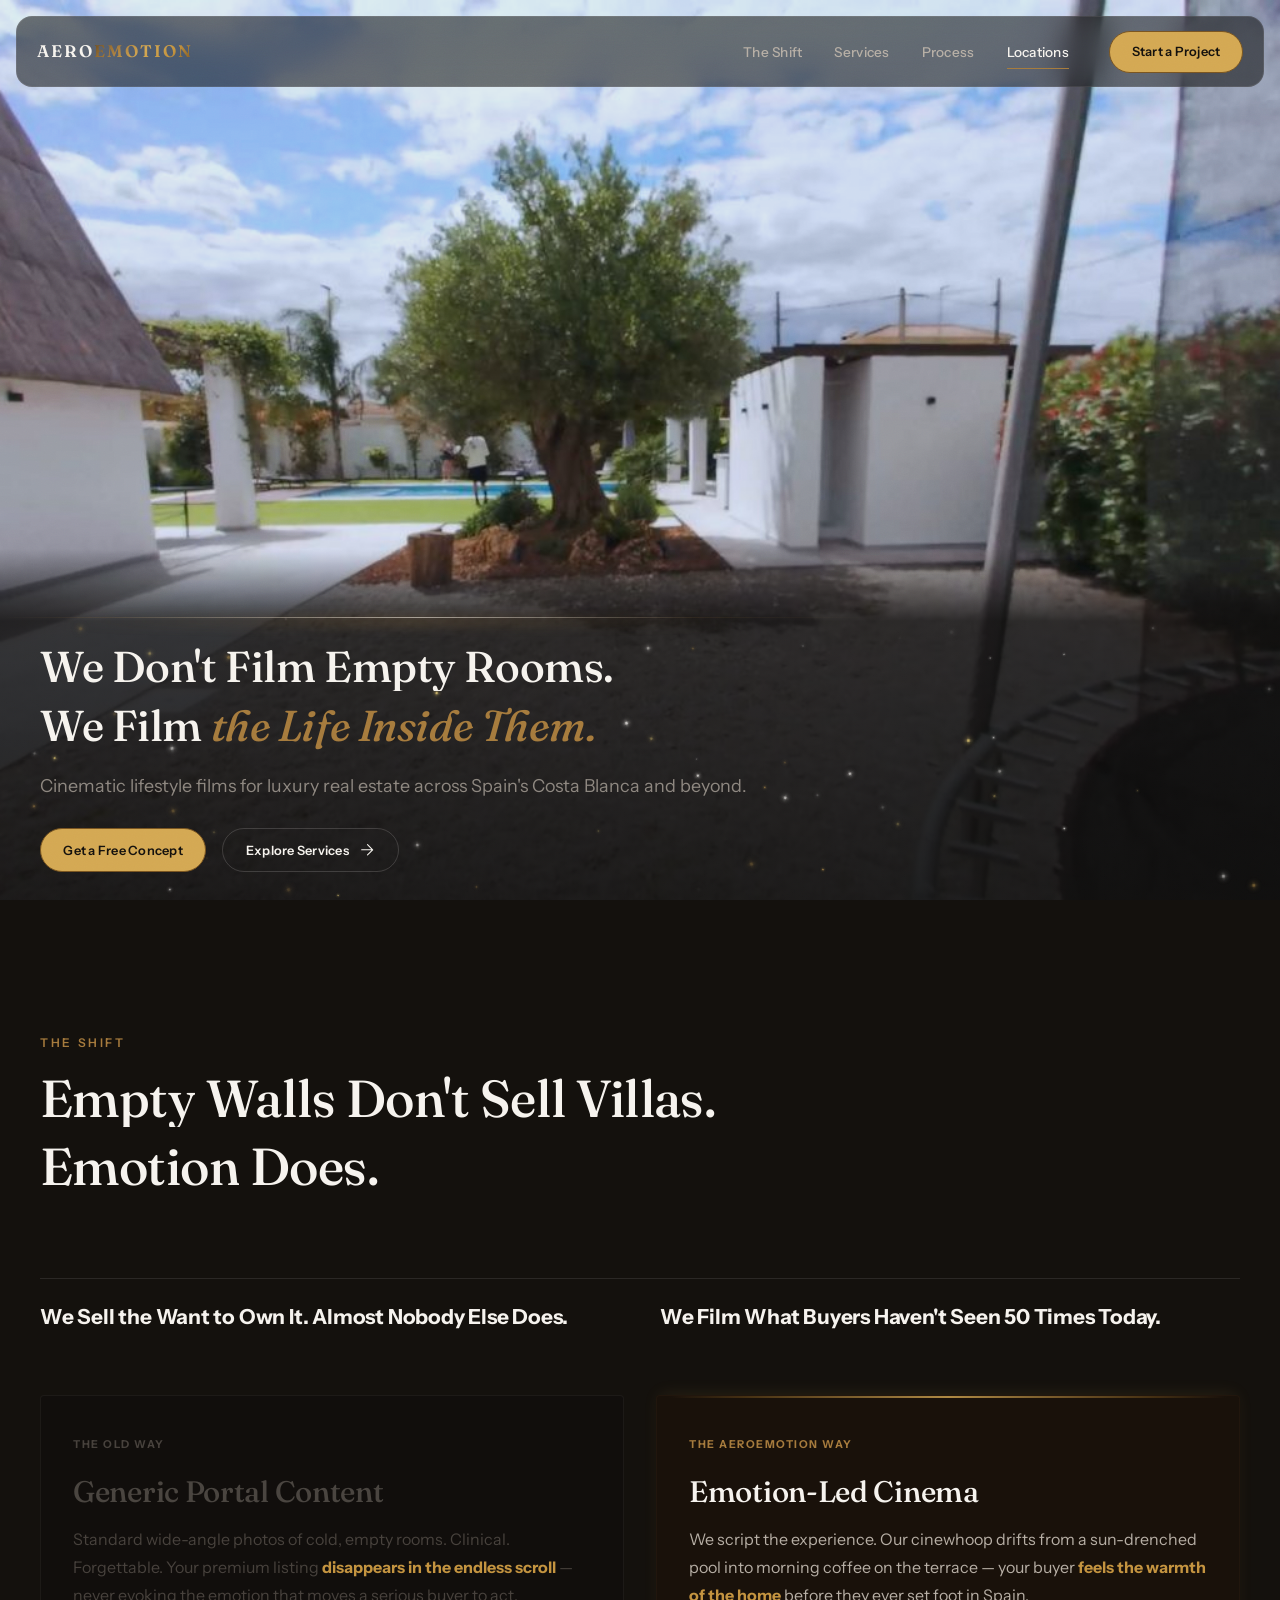
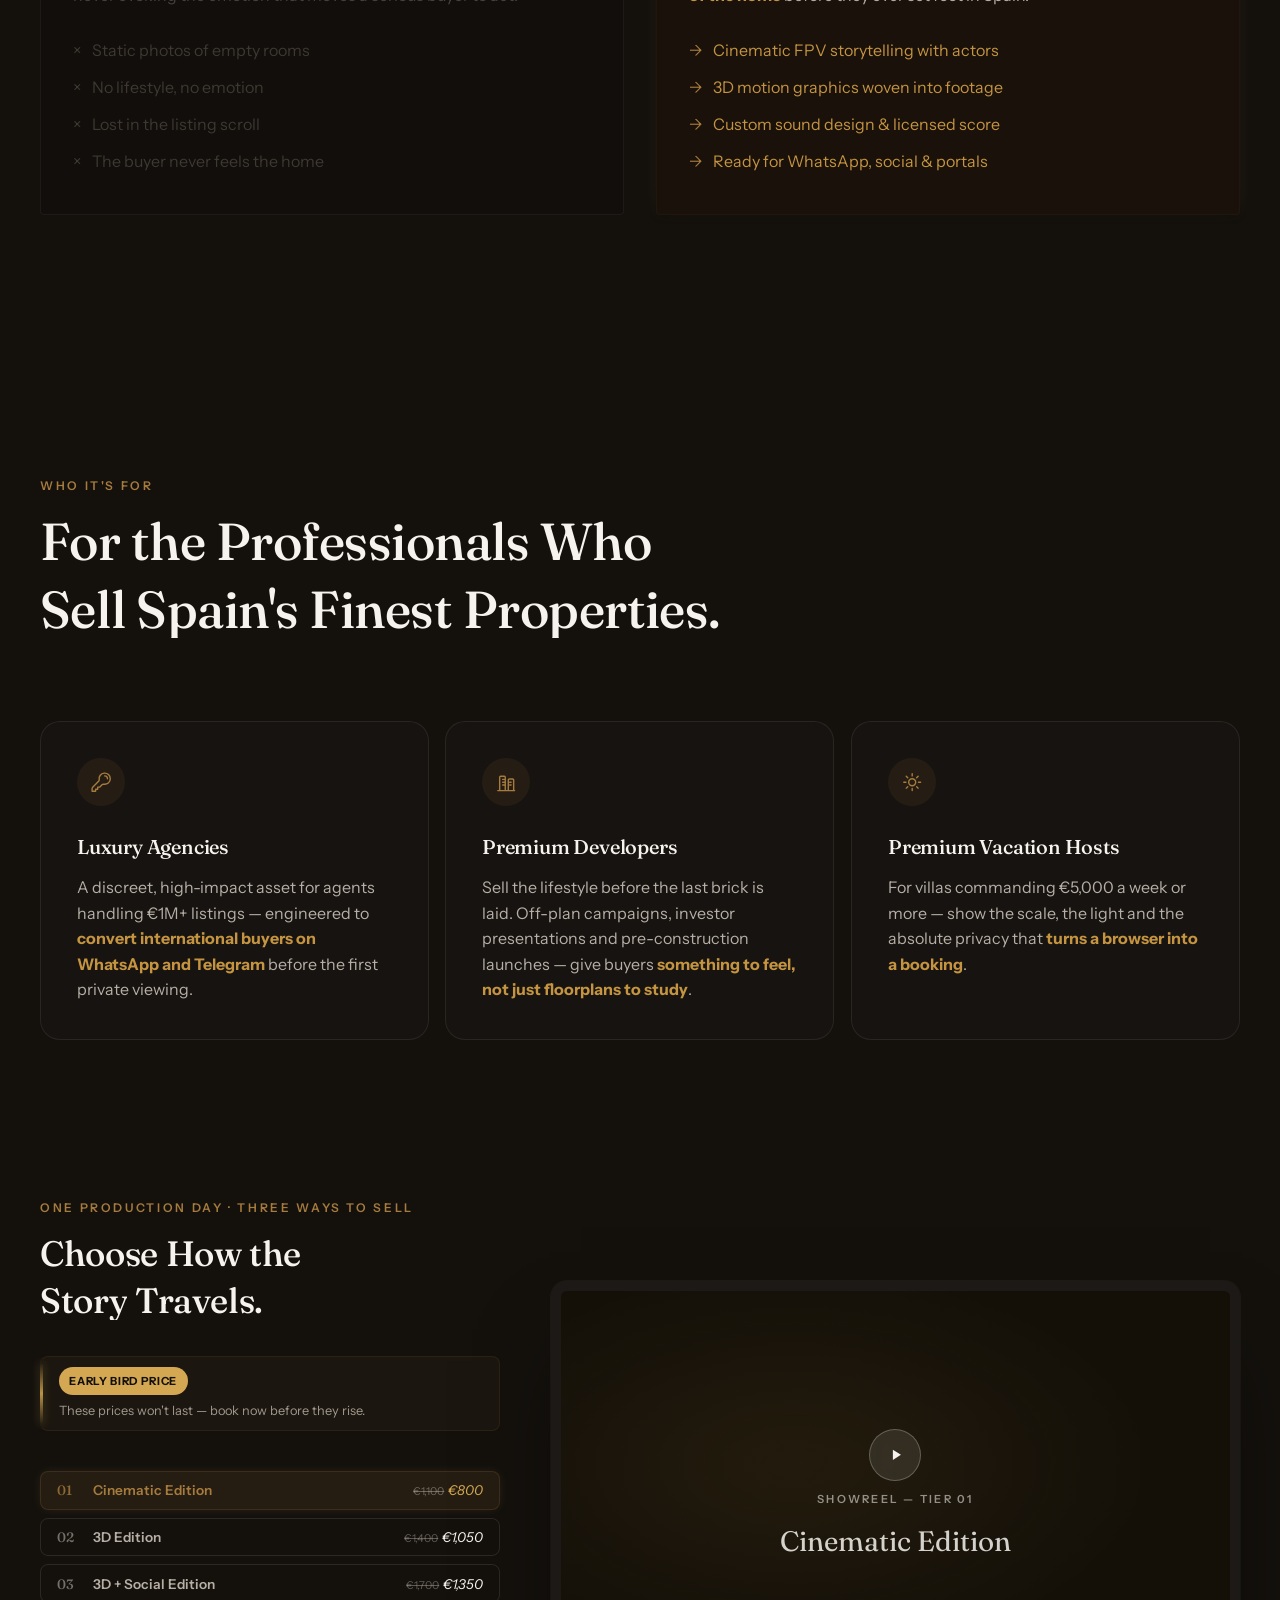
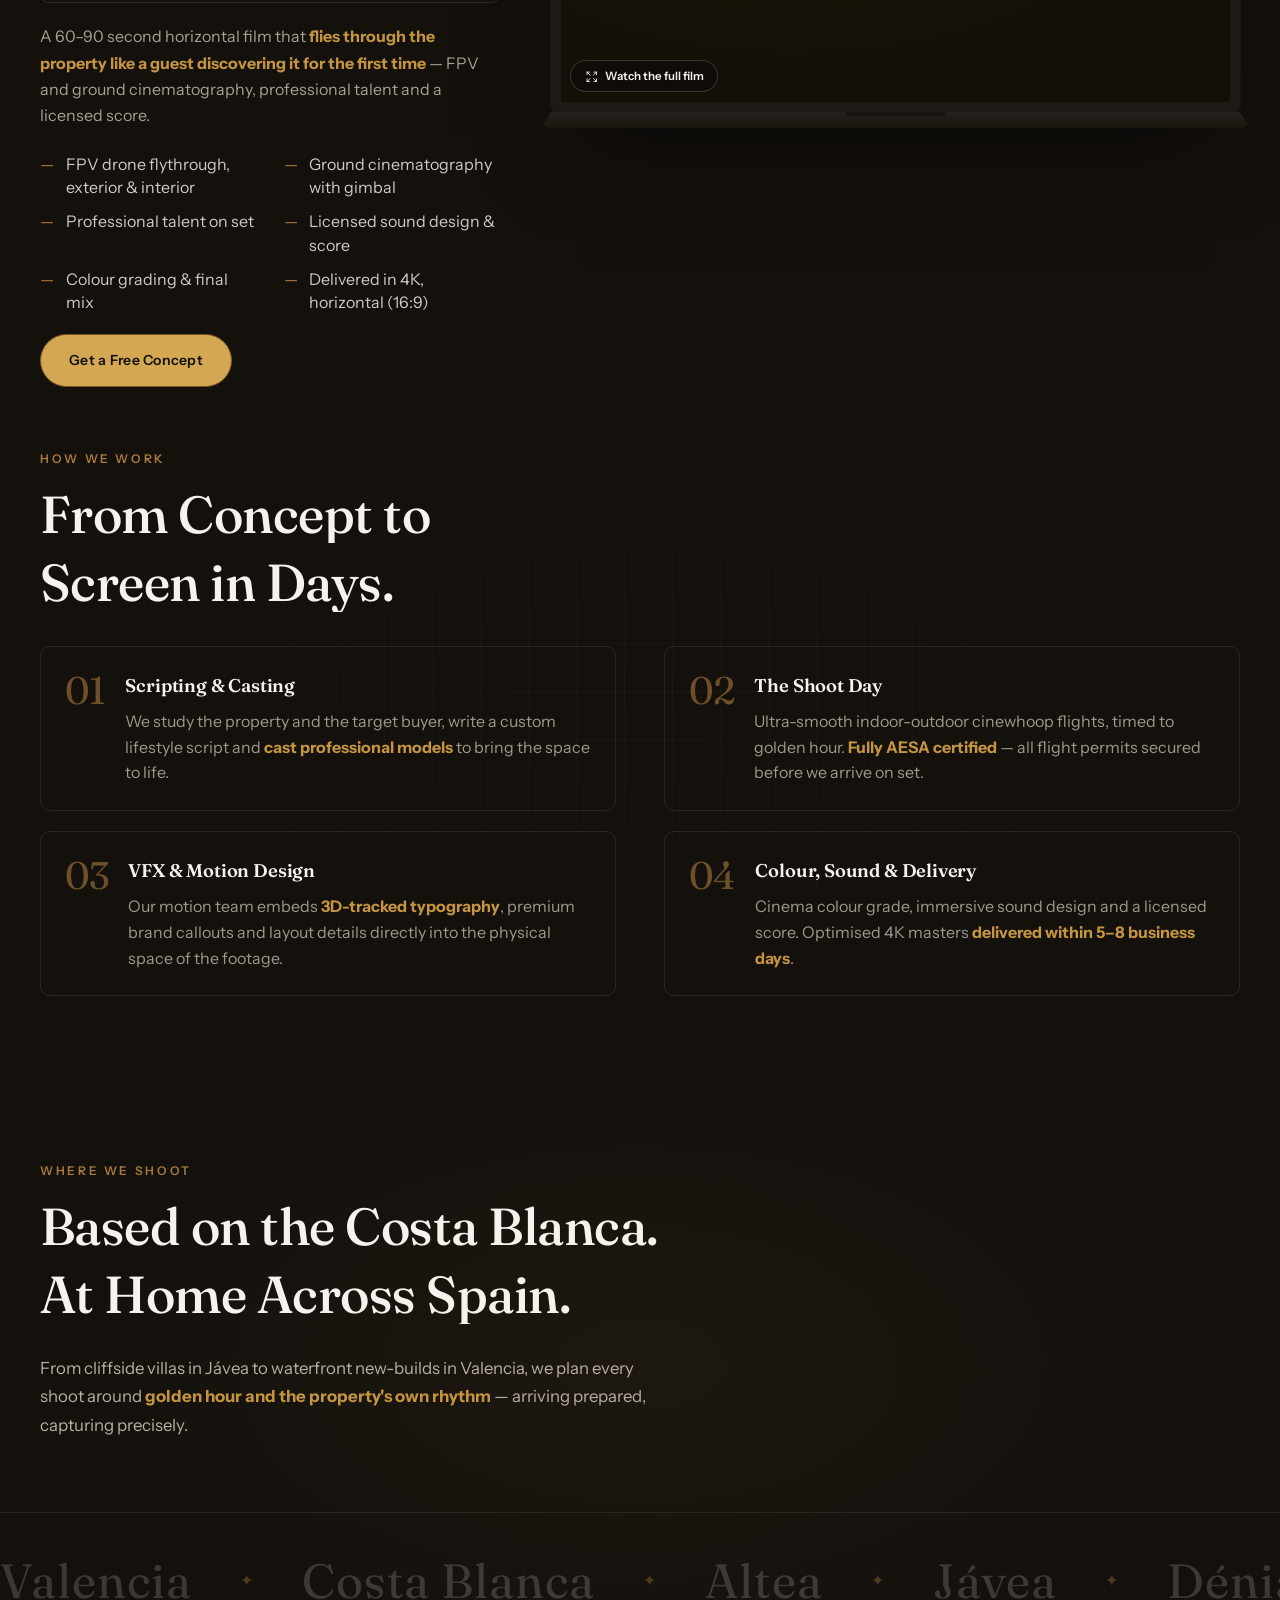
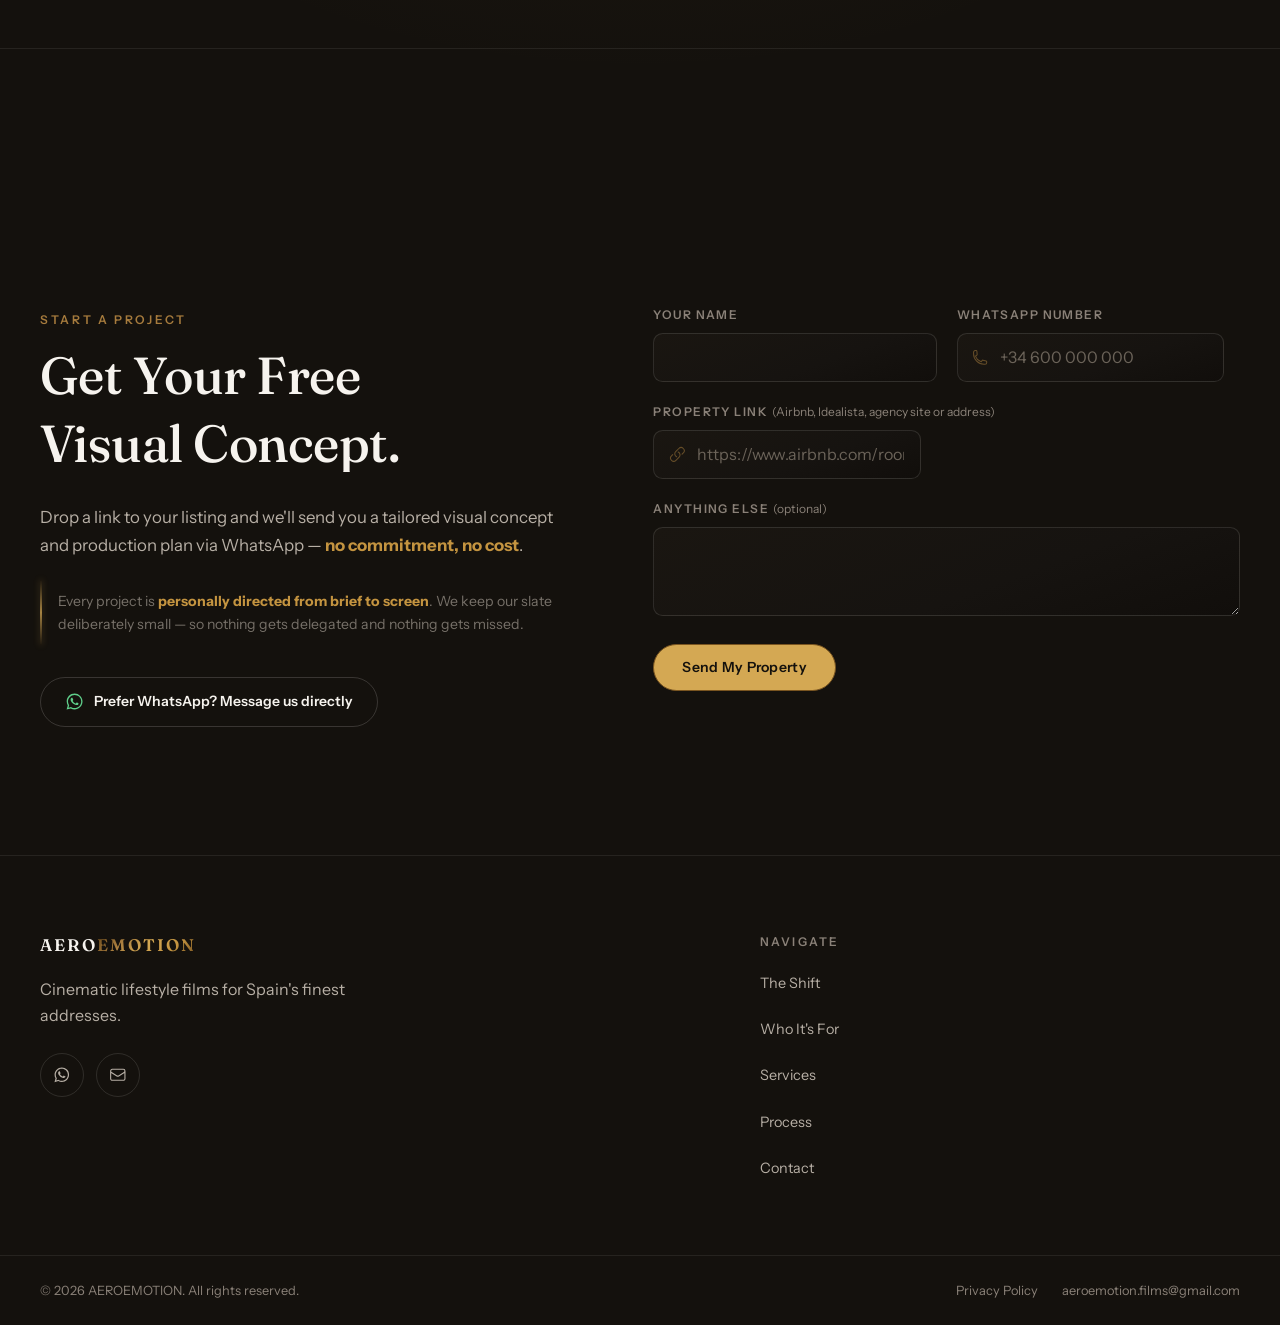
==== commit 072fcd96: "Bigger mobile headings (6vw); max 2 lines; shorten Locations heading Co-Authored-By: Claude Opus 4.6" ====
--- a/index.html
+++ b/index.html
@@ -403,7 +403,7 @@
     <div class="wrap">
       <div class="section-head">
         <p class="eyebrow reveal">Where We Shoot</p>
-        <h2 class="reveal">Based on the Costa Blanca.<br>At Home on Spain's Finest Coastlines.</h2>
+        <h2 class="reveal">Based on the Costa Blanca.<br>At Home Across Spain.</h2>
         <p class="lead reveal">From cliffside villas in Jávea to waterfront new-builds in Valencia, we plan every shoot around <strong class="hl">golden hour and the property's own rhythm</strong> — arriving prepared, capturing precisely.</p>
       </div>
     </div>
--- a/css/style.css
+++ b/css/style.css
@@ -95,6 +95,7 @@
 @media (min-width: 768px) { .wrap { padding-inline: 2.5rem; } }
 
 .section { padding-block: clamp(4rem, 10vw, 8rem); }
+@media (max-width: 900px) { .section { padding-block: clamp(0.75rem, 2vw, 1.25rem); } }
 @media (max-width: 900px) {
   /* Every dark section sat on the exact same flat black with zero variation,
      which is what reads as cheap/flat on a small screen where you can't see
@@ -116,7 +117,12 @@
 }
 
 .section-head { max-width: 46rem; margin-bottom: clamp(2.5rem, 6vw, 4.5rem); }
+@media (max-width: 900px) { .section-head { margin-bottom: clamp(1.25rem, 3vw, 2rem); } }
 .section-head h2 { font-size: clamp(2rem, 4.2vw, 3.25rem); line-height: 1.12; margin-bottom: 1.25rem; text-wrap: balance; }
+@media (max-width: 900px) {
+  .section-head h2 { font-size: clamp(1.25rem, 6vw, 2rem); margin-bottom: 0.6rem; text-wrap: pretty; }
+  .section h2 br { display: none; }
+}
 .section-head .lead { max-width: 38rem; }
 
 /* One emphasised phrase per paragraph — gives the eye something to catch
@@ -133,6 +139,7 @@
   color: #A67B3D;
   margin-bottom: 1rem;
 }
+@media (max-width: 900px) { .eyebrow { font-size: 0.6rem; letter-spacing: 0.08em; margin-bottom: 0.4rem; white-space: nowrap; } }
 
 .lead { color: #b7afa5; font-size: 1.05rem; line-height: 1.7; }
 
@@ -189,6 +196,22 @@
 /* Reveal-on-scroll */
 .reveal { opacity: 0; transform: translateY(24px); transition: opacity 0.8s cubic-bezier(.16,1,.3,1), transform 0.8s cubic-bezier(.16,1,.3,1); }
 .reveal.is-visible { opacity: 1; transform: translateY(0); }
+
+@keyframes fadeInUp {
+  from { opacity: 0; transform: translateY(20px); }
+  to   { opacity: 1; transform: translateY(0); }
+}
+@media (max-width: 900px) {
+  .tier-panels.is-visible .tier-panel__list {
+    opacity: 0;
+    animation: fadeInUp 0.7s cubic-bezier(.16,1,.3,1) 0.6s forwards;
+  }
+  .shift-card.reveal,
+  .audience-card.reveal {
+    transform: translateY(48px);
+    transition: opacity 1.2s cubic-bezier(.16,1,.3,1), transform 1.2s cubic-bezier(.16,1,.3,1);
+  }
+}
 
 /* Split-word headline reveal — headings get a line-by-line "blinds" reveal
    instead of the blanket block fade-up above. */
@@ -677,7 +700,7 @@
   }
 }
 @media (max-width: 768px) {
-  .shift__hooks { grid-template-columns: 1fr; gap: 1.25rem; }
+  .shift__hooks { grid-template-columns: 1fr; gap: 1.25rem; margin-bottom: 0.5rem; padding-top: 1rem; }
 }
 
 /* ============ The Shift ============ */
@@ -695,7 +718,7 @@
 .shift__grid {
   display: grid;
   grid-template-columns: 1fr;
-  gap: 1.5rem;
+  gap: 1rem;
 }
 @media (min-width: 768px) { .shift__grid { grid-template-columns: 1fr 1fr; gap: 2rem; } }
 
@@ -792,6 +815,12 @@
 .shift-card--old .shift-card__list li::before { content: '×'; color: #3d3830; flex-shrink: 0; }
 .shift-card--new .shift-card__list li { color: #C49440; }
 .shift-card--new .shift-card__list li::before { content: '→'; color: #A67B3D; flex-shrink: 0; }
+@media (max-width: 900px) {
+  .shift-card { padding: 1.5rem 1.25rem; }
+  .shift-card__body { font-size: 0.9rem; line-height: 1.65; margin-bottom: 1.25rem; }
+  .shift-card__list li { font-size: 0.88rem; }
+  .shift-card__list { gap: 0.5rem; }
+}
 
 @property --mx { syntax: '<percentage>'; inherits: true; initial-value: 50%; }
 @property --my { syntax: '<percentage>'; inherits: true; initial-value: 50%; }
@@ -928,7 +957,7 @@
   box-shadow: 0 0 8px 1px rgba(212,168,83,0.2);
 }
 @media (max-width: 900px) {
-  .founding-badge { overflow: hidden; margin-bottom: 0.5rem; }
+  .founding-badge { overflow: hidden; margin-bottom: 0; padding: 0.45rem 0.75rem; padding-left: calc(0.75rem + 3px); gap: 0.3rem 0.5rem; }
   .founding-badge::after, .tier-tab.is-active::after {
     content: '';
     position: absolute;
@@ -996,7 +1025,7 @@
 .tier-tab__price {
   margin-left: auto;
   font-size: 0.85rem;
-  font-weight: 600;
+  font-weight: 400;
   font-style: italic;
   color: #f6f3ee;
   white-space: nowrap;
@@ -1036,9 +1065,9 @@
     overflow-y: visible;
     scrollbar-width: none;
     -webkit-overflow-scrolling: touch;
-    gap: 0.6rem;
-    margin-bottom: clamp(2rem, 5vw, 3rem);
-    margin-top: clamp(1.5rem, 4vw, 2.5rem);
+    gap: 0.5rem;
+    margin-bottom: 0;
+    margin-top: 0;
     padding-bottom: 4px;
     mask-image: linear-gradient(90deg, black calc(100% - 1.5rem), transparent 100%);
   }
@@ -1055,10 +1084,10 @@
     flex-wrap: wrap;
     align-content: center;
     white-space: nowrap;
-    border-radius: 18px;
-    padding: 0.7rem 1rem;
+    border-radius: 14px;
+    padding: 0.55rem 0.85rem;
     min-height: 44px;
-    row-gap: 0.3rem;
+    row-gap: 0.15rem;
   }
   .tier-tab__label { order: -1; flex: 1 1 100%; min-width: 0; overflow: hidden; text-overflow: ellipsis; font-size: 0.95rem; }
   .tier-tab__index { order: 0; }
@@ -1161,7 +1190,7 @@
   /* Keep the desktop's layered laptop+phone corner composition, just scaled
      down — and with enough reserved bottom space on the stage so the phone's
      corner overlap never bleeds past the section into Process below. */
-  .demo-stage { padding-bottom: 2.75rem; }
+  .demo-stage { padding-bottom: 0; }
   .device-phone {
     width: min(30%, 105px);
     right: 4%;
@@ -1355,15 +1384,11 @@
 
 /* Tier panels */
 .tier-panels { max-width: none; margin: 0; }
-@media (max-width: 900px) { .tier-panels { max-width: 52rem; margin: 0 auto; margin-bottom: clamp(2rem, 5vw, 3rem); } }
 .tier-panel__desc { color: rgba(183,175,165,0.9); font-size: 1rem; line-height: 1.65; margin-bottom: 1.5rem; }
 .tier-panel__list {
   display: grid;
   grid-template-columns: repeat(2, 1fr);
   gap: 0.7rem 1.75rem;
-}
-@media (max-width: 480px) {
-  .tier-panel__list { grid-template-columns: 1fr; gap: 0.6rem; }
 }
 .tier-panel__list li {
   position: relative;
@@ -1379,10 +1404,20 @@
   color: #A67B3D;
 }
 .services__cta { text-align: left; }
-@media (max-width: 900px) { .services__cta { text-align: center; margin-top: clamp(2rem, 5vw, 3rem); } }
+@media (max-width: 900px) {
+  .services__layout { gap: 0.5rem; }
+  .services__intro { gap: 0.6rem; }
+  .services__details { gap: 0.6rem; }
+  .services__intro .section-head h2 { font-size: clamp(1.25rem, 6vw, 2rem); margin-bottom: 0.15rem; }
+  .tier-panels { max-width: 52rem; margin: 0 auto; }
+  .tier-panel__desc { font-size: 0.92rem; line-height: 1.55; margin-bottom: 0.75rem; }
+  .tier-panel__list { grid-template-columns: 1fr; gap: 0.5rem; }
+  .tier-panel__list li { font-size: 0.88rem; padding-left: 1.3rem; }
+  .services__cta { text-align: center; margin-top: 0.25rem; }
+}
 
 /* ============ Audience ============ */
-.audience__grid { display: grid; grid-template-columns: 1fr; gap: 1.5rem; }
+.audience__grid { display: grid; grid-template-columns: 1fr; gap: 1rem; }
 @media (min-width: 768px) { .audience__grid { grid-template-columns: repeat(3, 1fr); } }
 .audience-card {
   position: relative;
@@ -1439,7 +1474,11 @@
       0 -4px 18px -4px rgba(212,168,83,0.15),
       0 2px 12px -3px rgba(0,0,0,0.5);
   }
-  .audience-card__icon { box-shadow: 0 0 22px rgba(166,123,61,0.18); }
+  .audience-card { padding: 1.5rem 1.25rem; }
+  .audience-card__icon { box-shadow: 0 0 22px rgba(166,123,61,0.18); width: 2.5rem; height: 2.5rem; margin-bottom: 1rem; }
+  .audience-card__icon svg { width: 1.15rem; height: 1.15rem; }
+  .audience-card__title { font-size: 1.1rem; margin-bottom: 0.5rem; }
+  .audience-card__text { font-size: 0.9rem; line-height: 1.55; }
 }
 .audience-card__title { font-size: 1.25rem; margin-bottom: 0.75rem; }
 .audience-card__text { color: #b7afa5; font-size: 1rem; line-height: 1.6; }
@@ -1587,9 +1626,12 @@
   grid-template-columns: 1fr;
   gap: 3rem;
 }
+@media (max-width: 900px) { .contact__grid { gap: 1.5rem; } }
 @media (min-width: 1024px) { .contact__grid { grid-template-columns: 1fr 1.1fr; gap: 5rem; align-items: start; } }
 .contact__intro h2 { font-size: clamp(2rem, 4.2vw, 3.25rem); line-height: 1.12; margin-bottom: 1.25rem; text-wrap: balance; }
+@media (max-width: 900px) { .contact__intro h2 { font-size: clamp(1.25rem, 6vw, 2rem); margin-bottom: 0.6rem; } }
 .contact__intro .lead { margin-bottom: 1rem; }
+@media (max-width: 900px) { .contact__intro .lead { margin-bottom: 0.5rem; } }
 .contact__founder-note {
   position: relative;
   font-size: 0.88rem;
@@ -1600,6 +1642,7 @@
   padding-left: calc(1rem + 2px);
   margin-bottom: 1.75rem;
 }
+@media (max-width: 900px) { .contact__founder-note { margin-bottom: 0.75rem; padding: 0.6rem 0.75rem; padding-left: calc(0.75rem + 2px); font-size: 0.82rem; } }
 .contact__founder-note::before {
   content: '';
   position: absolute;
@@ -1627,6 +1670,7 @@
 .whatsapp-direct:hover { border-color: #5fce8a; color: #5fce8a; transform: translateY(-2px); }
 
 .form { display: flex; flex-direction: column; gap: 1.25rem; }
+@media (max-width: 900px) { .form { gap: 0.85rem; } }
 .form__row { display: grid; grid-template-columns: 1fr; gap: 1.25rem; }
 @media (min-width: 640px) { .form__row { grid-template-columns: 1fr 1fr; } }
 .field { display: flex; flex-direction: column; gap: 0.5rem; }
@@ -1689,12 +1733,14 @@
 
 /* ============ Footer ============ */
 .footer { border-top: 1px solid rgba(246,243,238,0.08); padding-top: clamp(3rem, 6vw, 5rem); }
+@media (max-width: 900px) { .footer { padding-top: 2rem; } }
 .footer__grid {
   display: grid;
   grid-template-columns: 1fr;
   gap: 3rem;
   padding-bottom: clamp(2.5rem, 5vw, 4rem);
 }
+@media (max-width: 900px) { .footer__grid { gap: 1.5rem; padding-bottom: 1.5rem; } }
 @media (min-width: 768px) { .footer__grid { grid-template-columns: 1.4fr 1fr; } }
 .footer__brand p { color: #b7afa5; margin: 1rem 0 1.5rem; max-width: 22rem; }
 .footer__social { display: flex; gap: 0.75rem; }
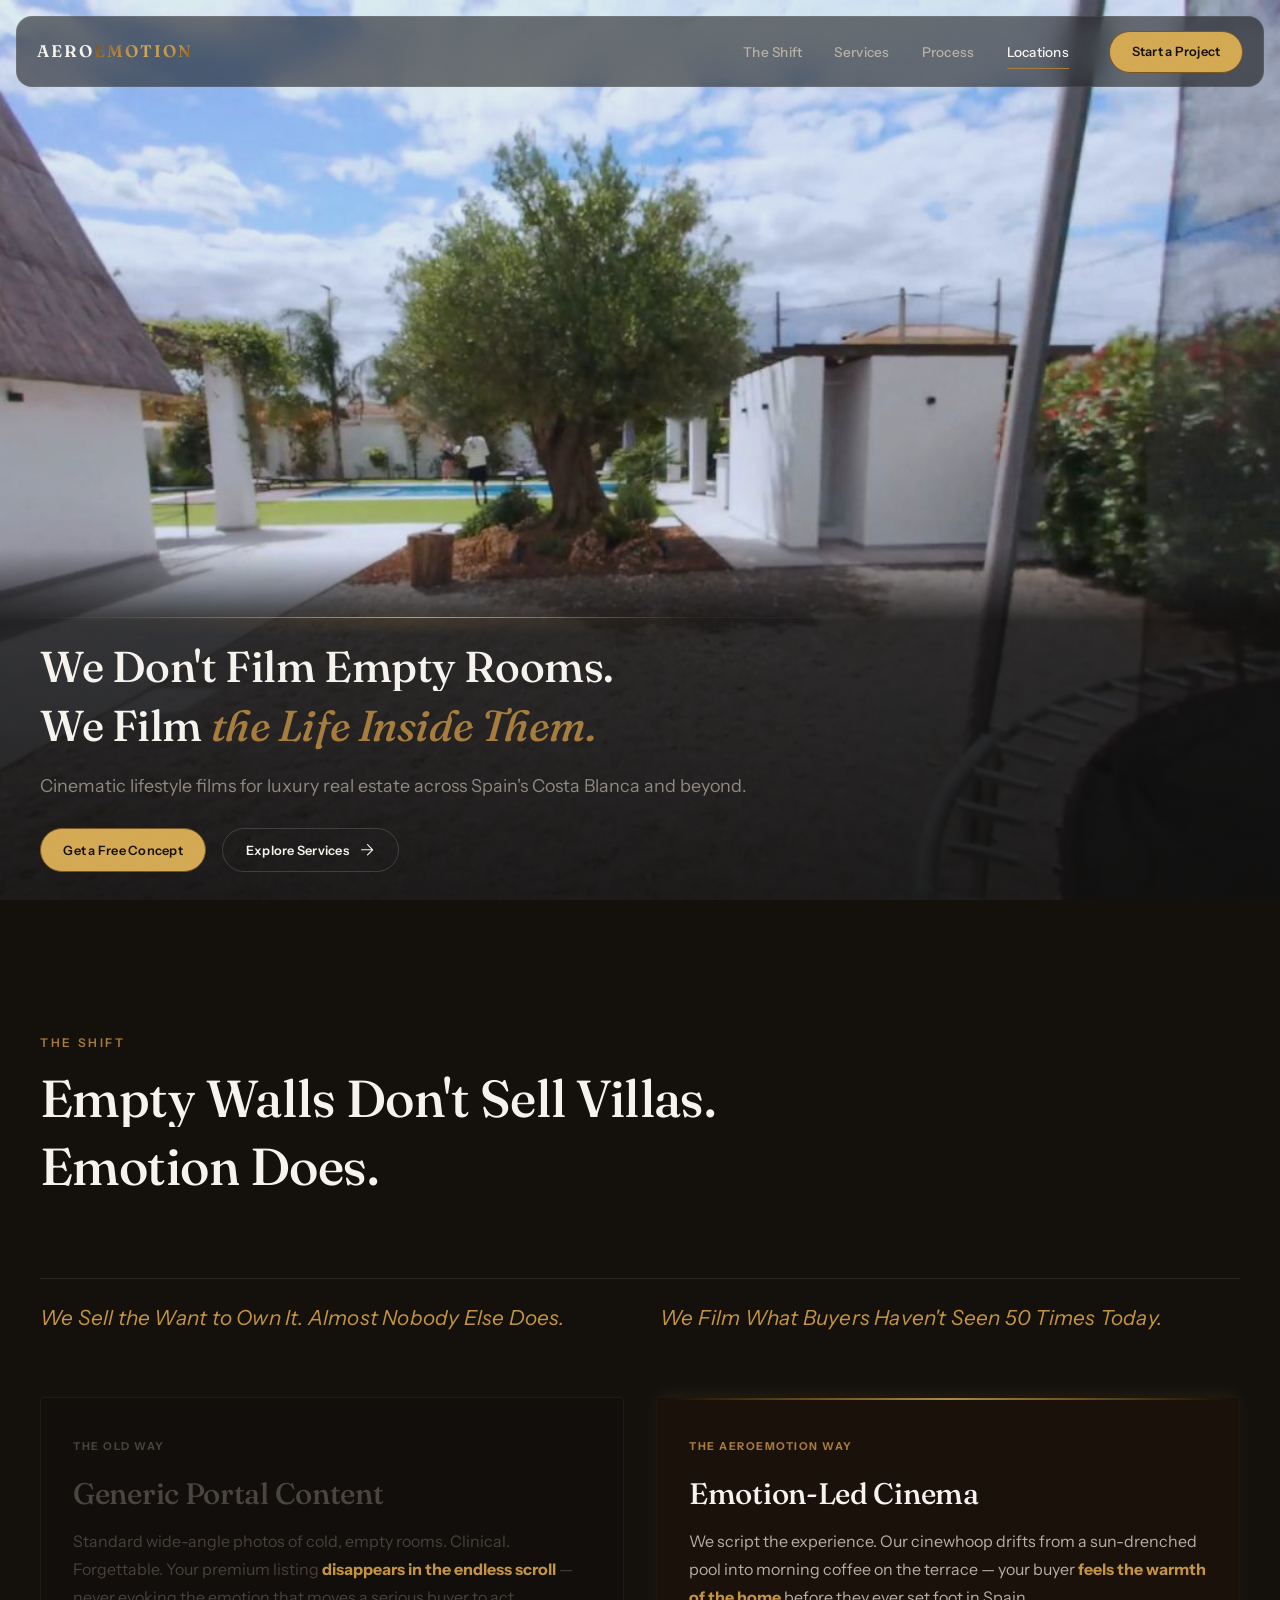
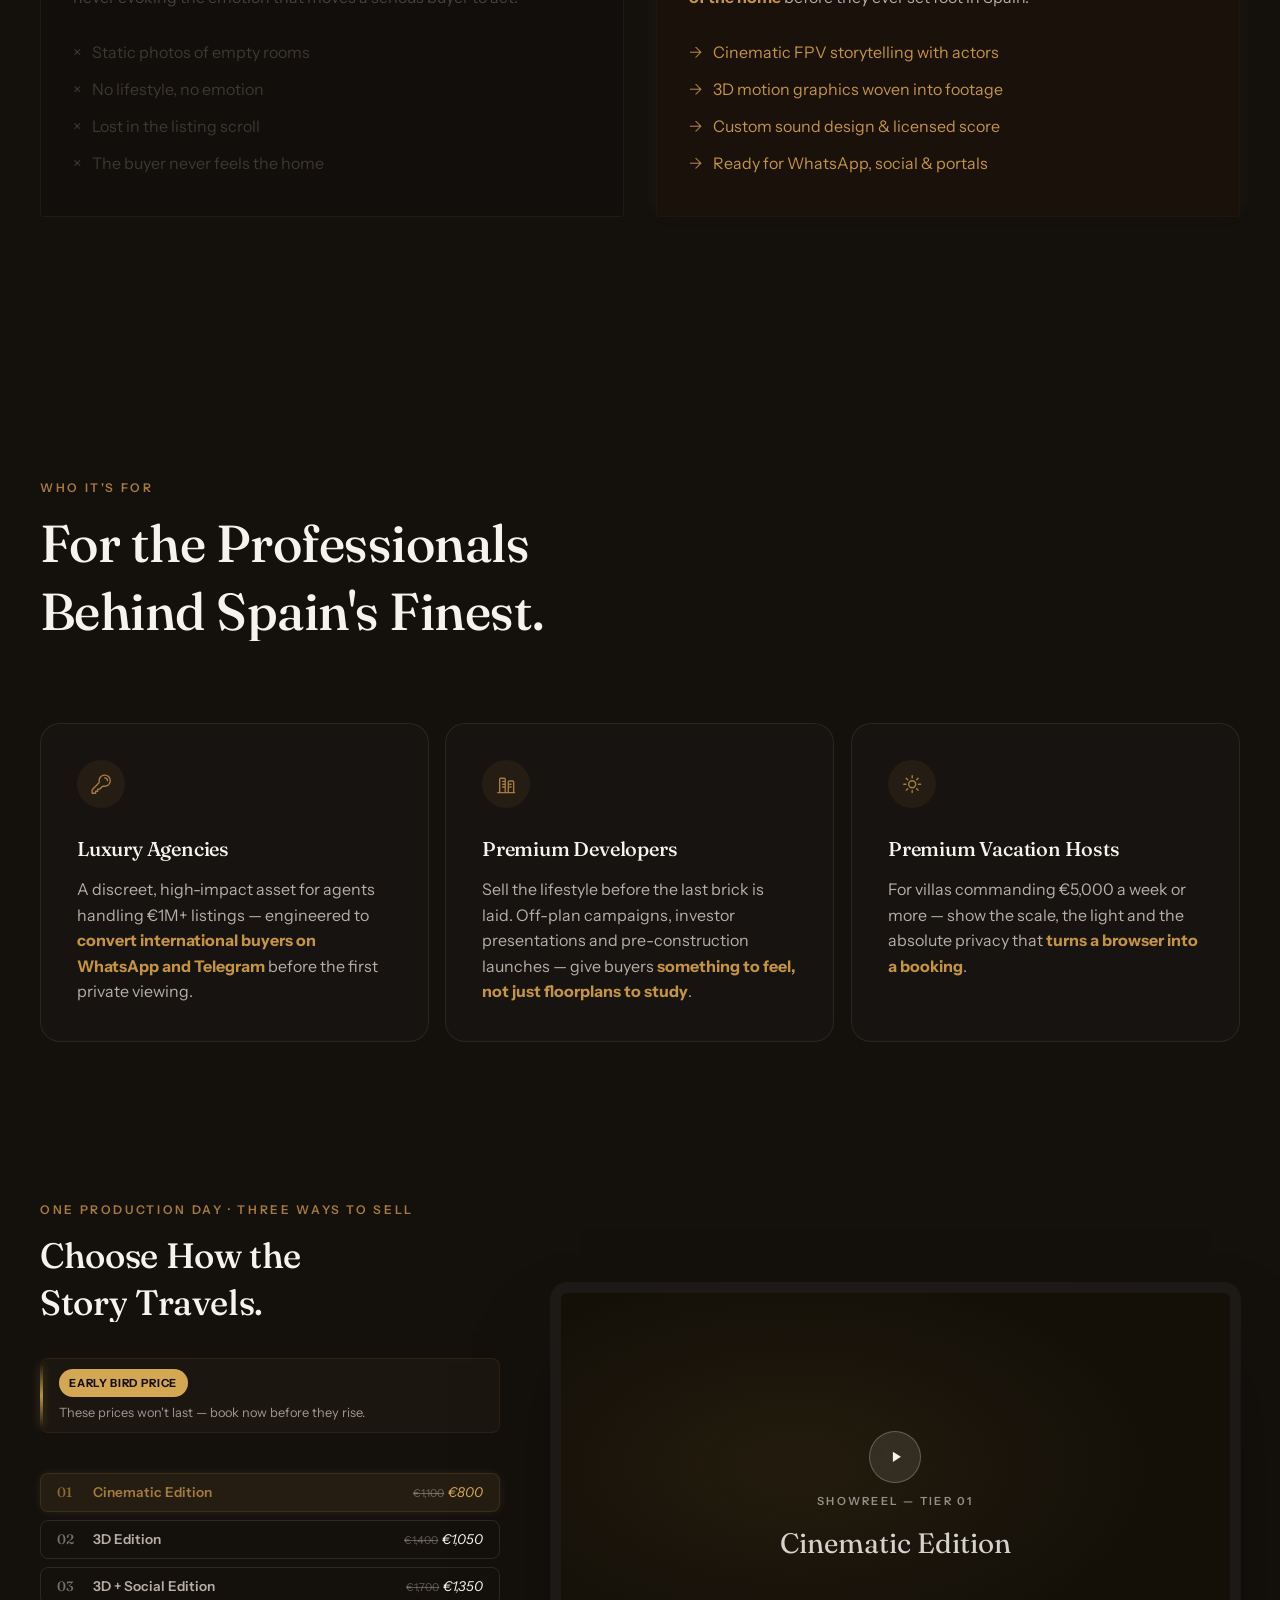
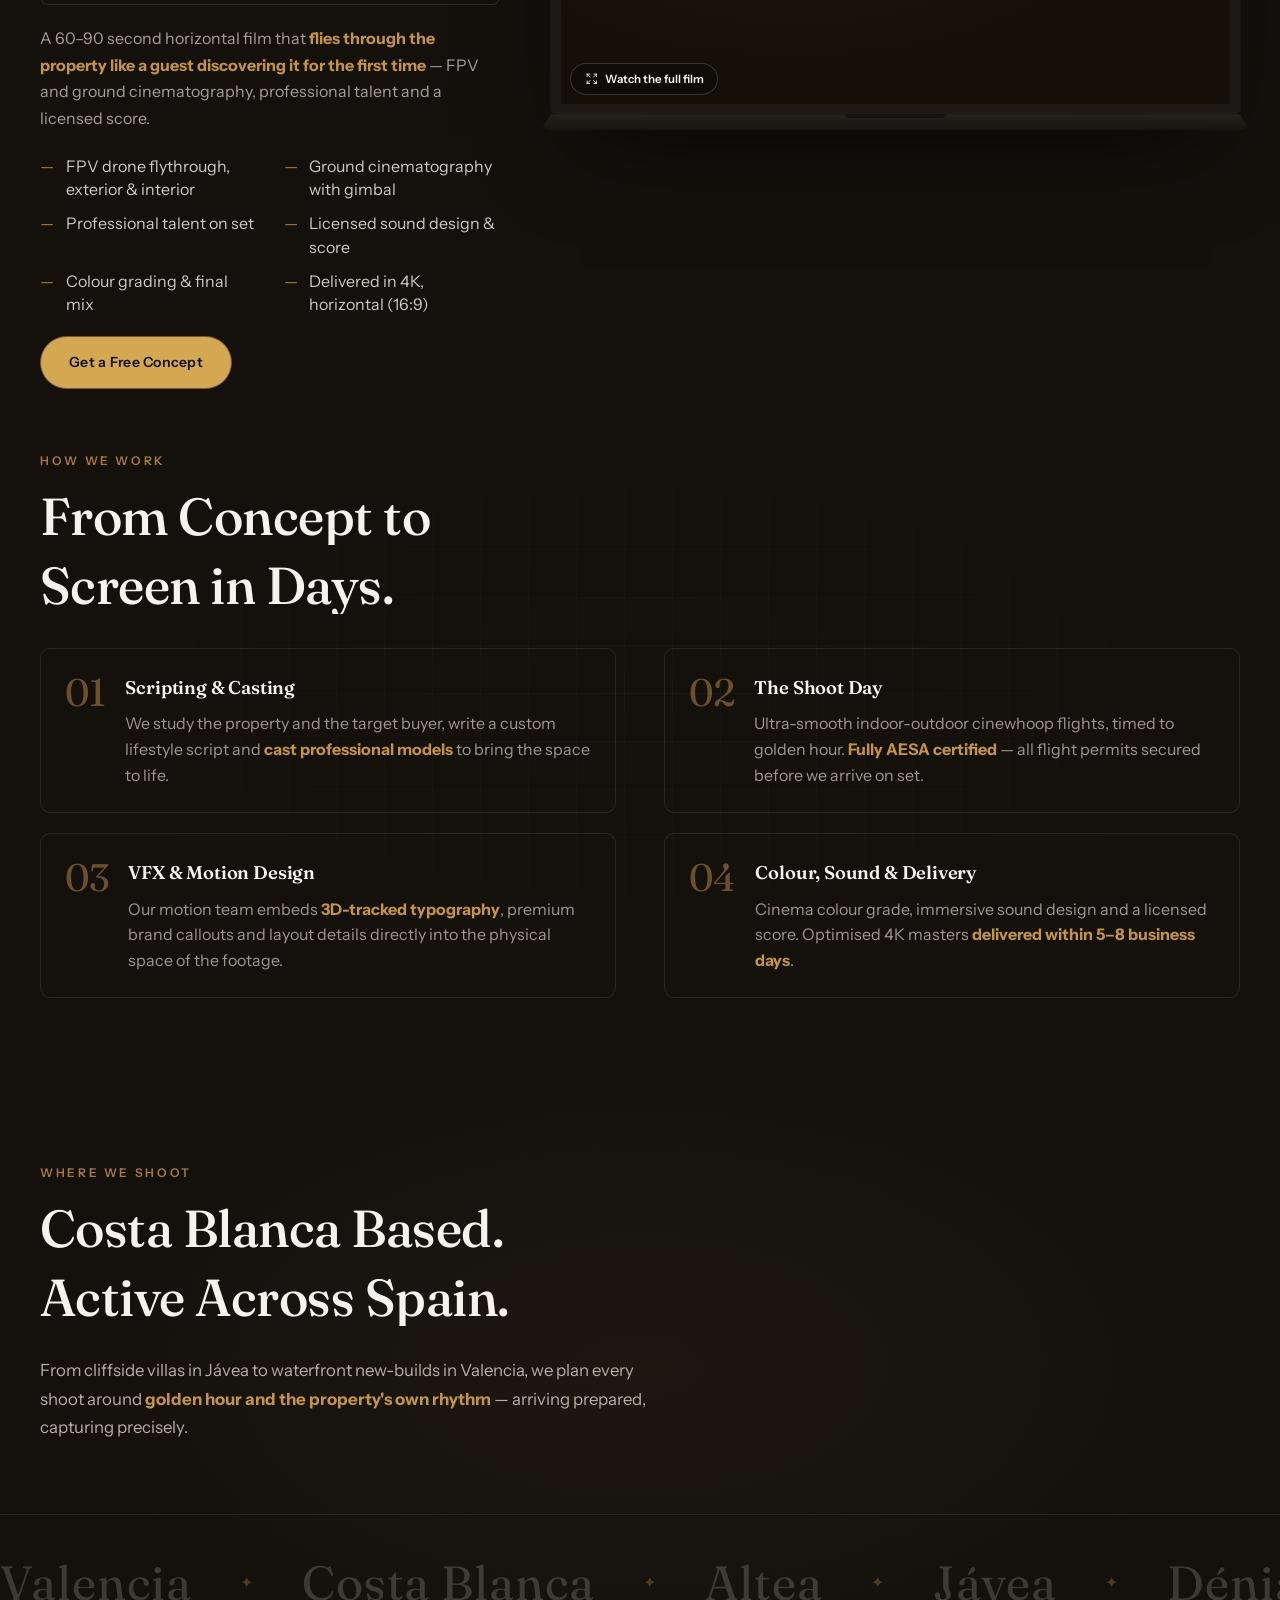
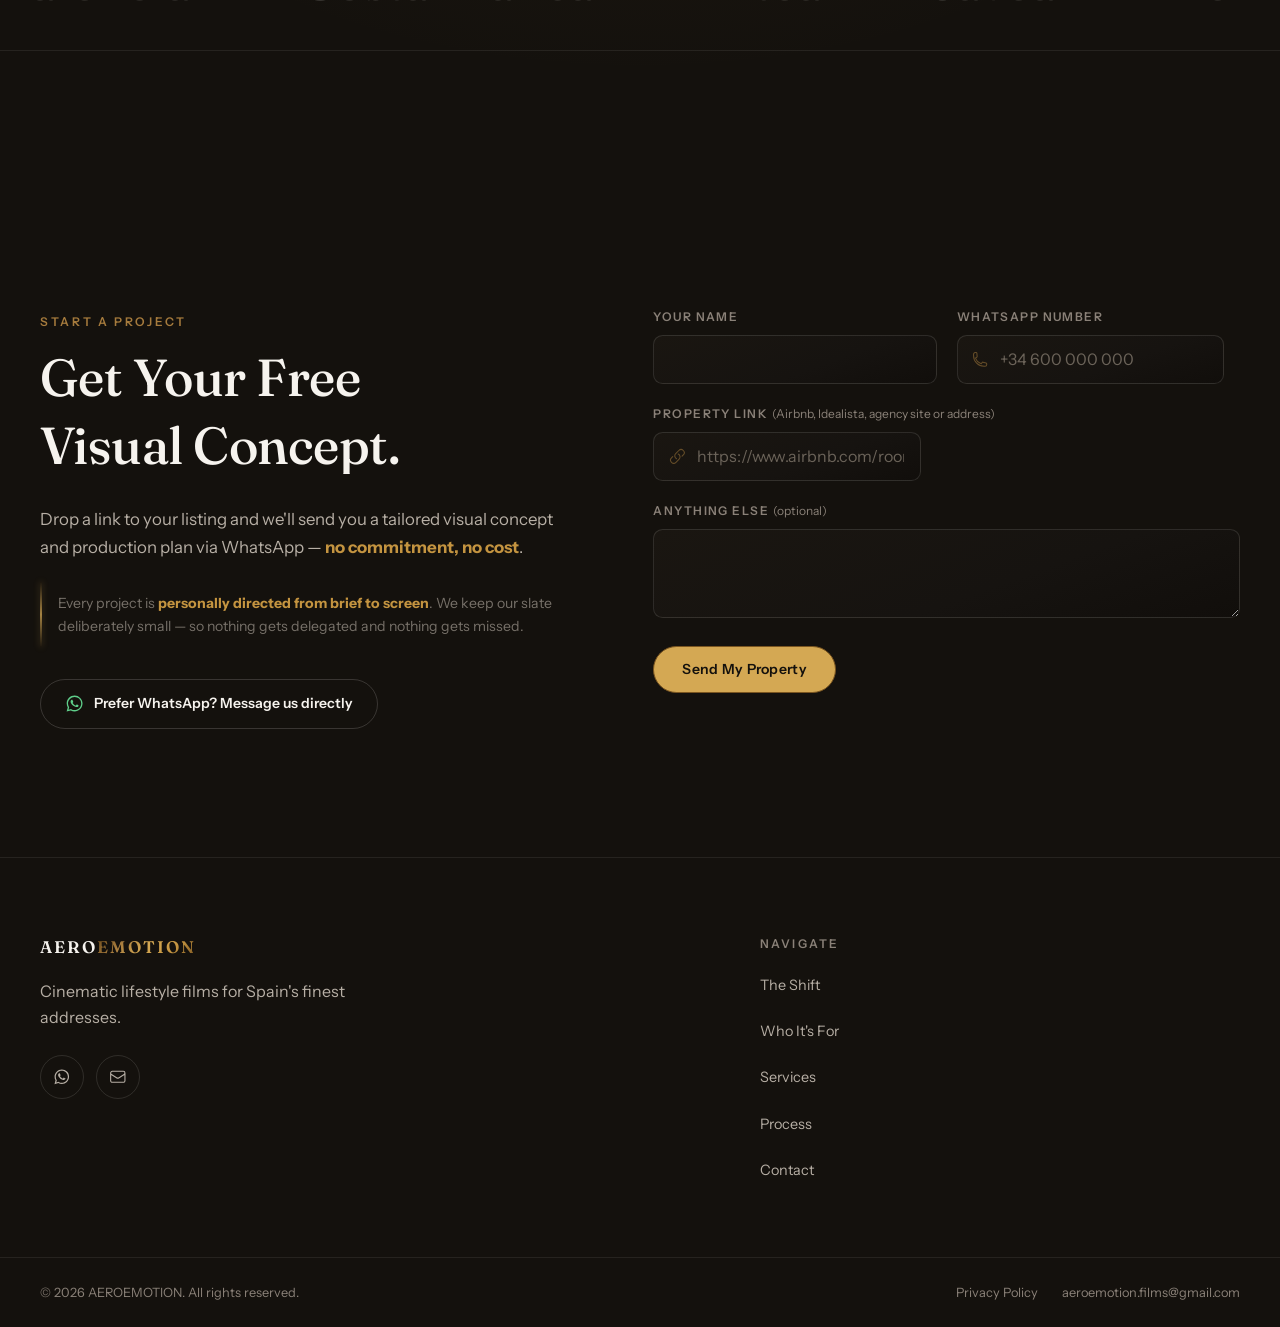
==== commit 46fc0642: "Auto-fit mobile headings to fill full width; fix hero scroll jank; restyle hook phrases - JS auto-fi" ====
--- a/index.html
+++ b/index.html
@@ -121,7 +121,7 @@
     <div class="wrap">
       <div class="section-head">
         <p class="eyebrow reveal">The Shift</p>
-        <h2 class="reveal">Empty Walls Don't Sell Villas.<br>Emotion Does.</h2>
+        <h2 class="reveal">Empty Walls Don't Sell Villas. <br>Emotion Does.</h2>
       </div>
       <div class="shift__hooks reveal">
         <p class="shift__hook">We Sell the Want to Own It. Almost Nobody Else Does.</p>
@@ -159,7 +159,7 @@
     <div class="wrap">
       <div class="section-head">
         <p class="eyebrow reveal">Who It's For</p>
-        <h2 class="reveal">For the Professionals Who Sell Spain's Finest Properties.</h2>
+        <h2 class="reveal">For the Professionals Behind Spain's Finest.</h2>
       </div>
       <div class="audience__grid">
         <div class="audience-card reveal">
@@ -403,7 +403,7 @@
     <div class="wrap">
       <div class="section-head">
         <p class="eyebrow reveal">Where We Shoot</p>
-        <h2 class="reveal">Based on the Costa Blanca.<br>At Home Across Spain.</h2>
+        <h2 class="reveal">Costa Blanca Based. <br>Active Across Spain.</h2>
         <p class="lead reveal">From cliffside villas in Jávea to waterfront new-builds in Valencia, we plan every shoot around <strong class="hl">golden hour and the property's own rhythm</strong> — arriving prepared, capturing precisely.</p>
       </div>
     </div>
--- a/css/style.css
+++ b/css/style.css
@@ -120,7 +120,7 @@
 @media (max-width: 900px) { .section-head { margin-bottom: clamp(1.25rem, 3vw, 2rem); } }
 .section-head h2 { font-size: clamp(2rem, 4.2vw, 3.25rem); line-height: 1.12; margin-bottom: 1.25rem; text-wrap: balance; }
 @media (max-width: 900px) {
-  .section-head h2 { font-size: clamp(1.25rem, 6vw, 2rem); margin-bottom: 0.6rem; text-wrap: pretty; }
+  .section-head h2 { font-size: clamp(1.5rem, 8vw, 3.25rem); margin-bottom: 0.6rem; text-wrap: wrap; margin-left: -8px; margin-right: -8px; }
   .section h2 br { display: none; }
 }
 .section-head .lead { max-width: 38rem; }
@@ -224,6 +224,16 @@
   transition-delay: calc(var(--word-i, 0) * 50ms);
 }
 .reveal--split.is-visible .word__inner { transform: translateY(0); }
+@media (max-width: 900px) {
+  .section-head h2.reveal--split .word,
+  .contact__intro h2.reveal--split .word { display: inline; overflow: visible; }
+  .section-head h2.reveal--split .word__inner,
+  .contact__intro h2.reveal--split .word__inner { display: inline; transform: none; transition: none; }
+  .section-head h2.reveal--split { opacity: 0; transform: translateY(24px); transition: opacity 0.8s cubic-bezier(.16,1,.3,1), transform 0.8s cubic-bezier(.16,1,.3,1); }
+  .section-head h2.reveal--split.is-visible { opacity: 1; transform: translateY(0); }
+  .contact__intro h2.reveal--split { opacity: 0; transform: translateY(24px); transition: opacity 0.8s cubic-bezier(.16,1,.3,1), transform 0.8s cubic-bezier(.16,1,.3,1); }
+  .contact__intro h2.reveal--split.is-visible { opacity: 1; transform: translateY(0); }
+}
 
 /* ============ Navbar ============ */
 .navbar {
@@ -671,12 +681,12 @@
 }
 .shift__hook {
   font-family: 'Instrument Sans', sans-serif;
-  font-style: normal;
-  font-weight: 700;
+  font-style: italic;
+  font-weight: 400;
   font-size: clamp(1.05rem, 1.8vw, 1.3rem);
-  line-height: 1.35;
-  letter-spacing: -0.01em;
-  color: #f6f3ee;
+  line-height: 1.45;
+  letter-spacing: 0.01em;
+  color: #C49440;
 }
 @media (max-width: 900px) {
   .shift__hooks { position: relative; overflow: hidden; }
@@ -1408,7 +1418,7 @@
   .services__layout { gap: 0.5rem; }
   .services__intro { gap: 0.6rem; }
   .services__details { gap: 0.6rem; }
-  .services__intro .section-head h2 { font-size: clamp(1.25rem, 6vw, 2rem); margin-bottom: 0.15rem; }
+  .services__intro .section-head h2 { font-size: clamp(1.5rem, 8vw, 3.25rem); margin-bottom: 0.15rem; margin-left: -8px; margin-right: -8px; }
   .tier-panels { max-width: 52rem; margin: 0 auto; }
   .tier-panel__desc { font-size: 0.92rem; line-height: 1.55; margin-bottom: 0.75rem; }
   .tier-panel__list { grid-template-columns: 1fr; gap: 0.5rem; }
@@ -1629,7 +1639,7 @@
 @media (max-width: 900px) { .contact__grid { gap: 1.5rem; } }
 @media (min-width: 1024px) { .contact__grid { grid-template-columns: 1fr 1.1fr; gap: 5rem; align-items: start; } }
 .contact__intro h2 { font-size: clamp(2rem, 4.2vw, 3.25rem); line-height: 1.12; margin-bottom: 1.25rem; text-wrap: balance; }
-@media (max-width: 900px) { .contact__intro h2 { font-size: clamp(1.25rem, 6vw, 2rem); margin-bottom: 0.6rem; } }
+@media (max-width: 900px) { .contact__intro h2 { font-size: clamp(1.5rem, 8vw, 3.25rem); margin-bottom: 0.6rem; margin-left: -8px; margin-right: -8px; } }
 .contact__intro .lead { margin-bottom: 1rem; }
 @media (max-width: 900px) { .contact__intro .lead { margin-bottom: 0.5rem; } }
 .contact__founder-note {
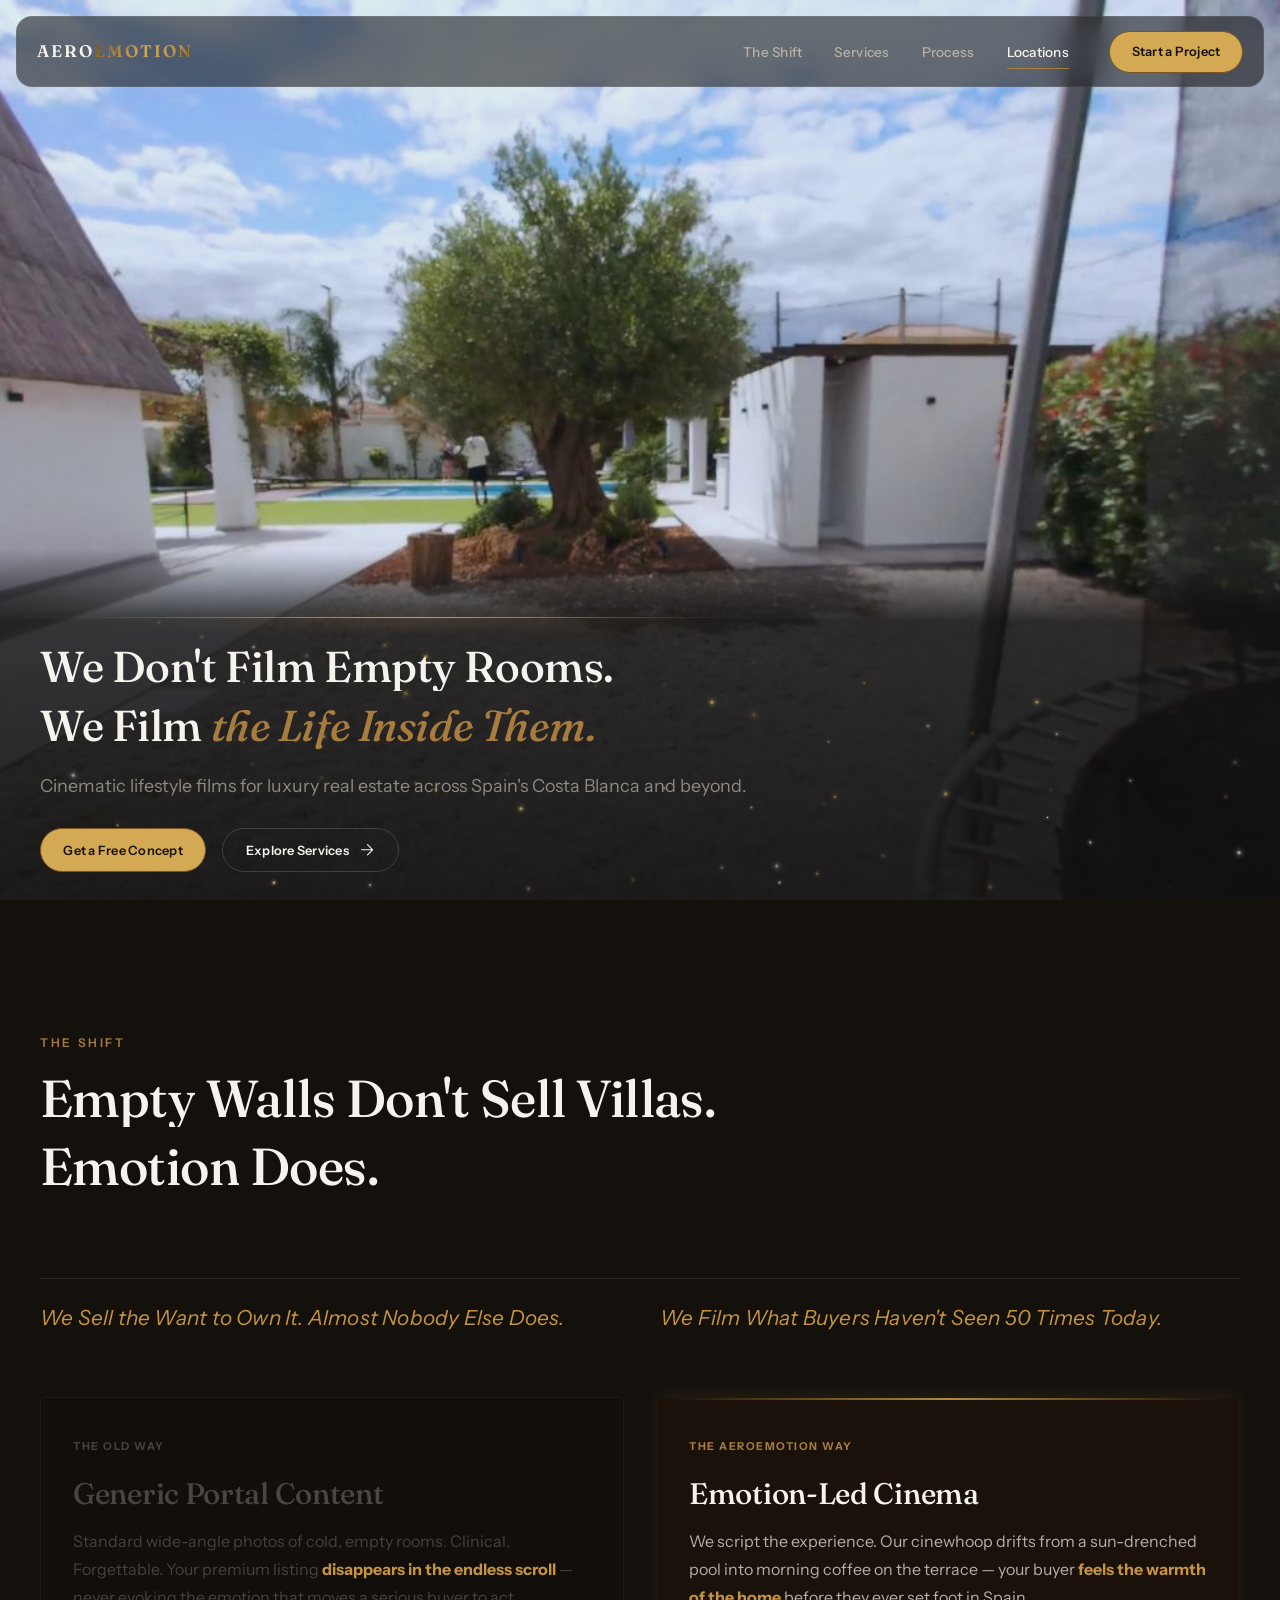
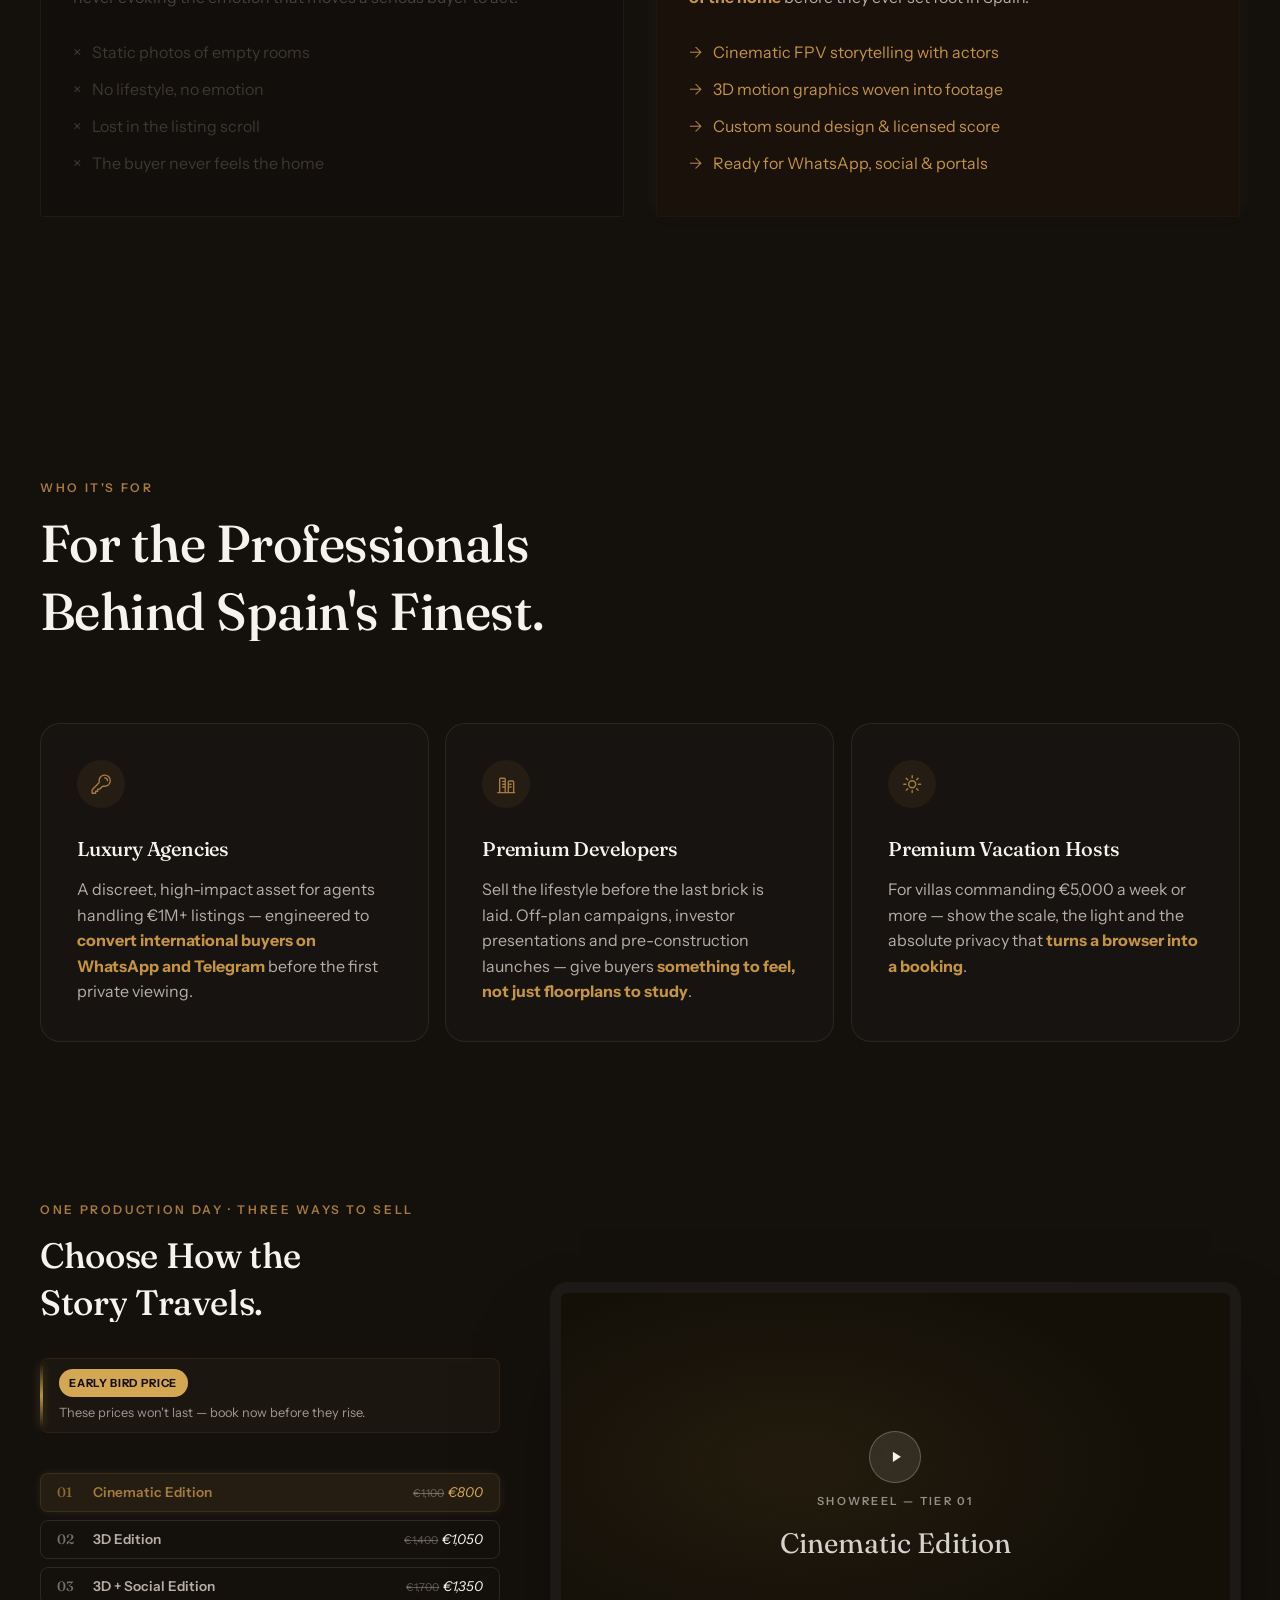
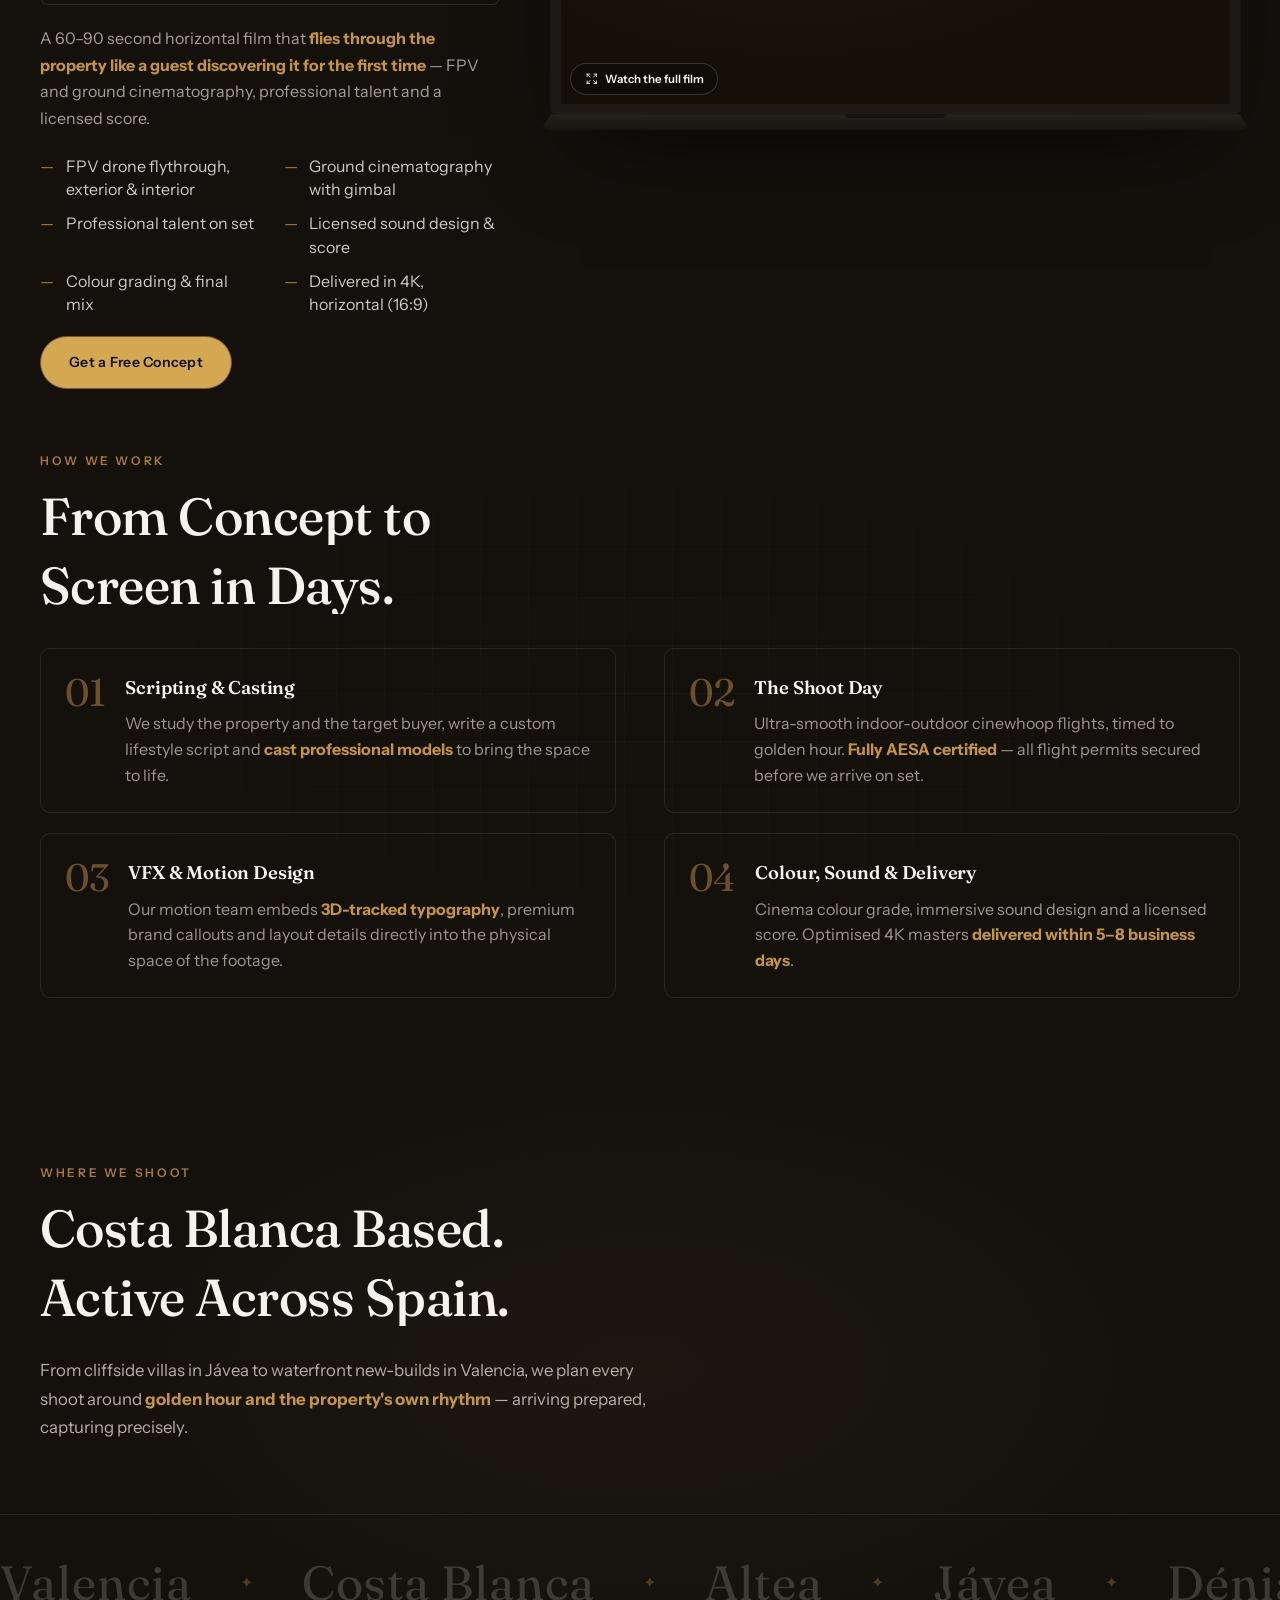
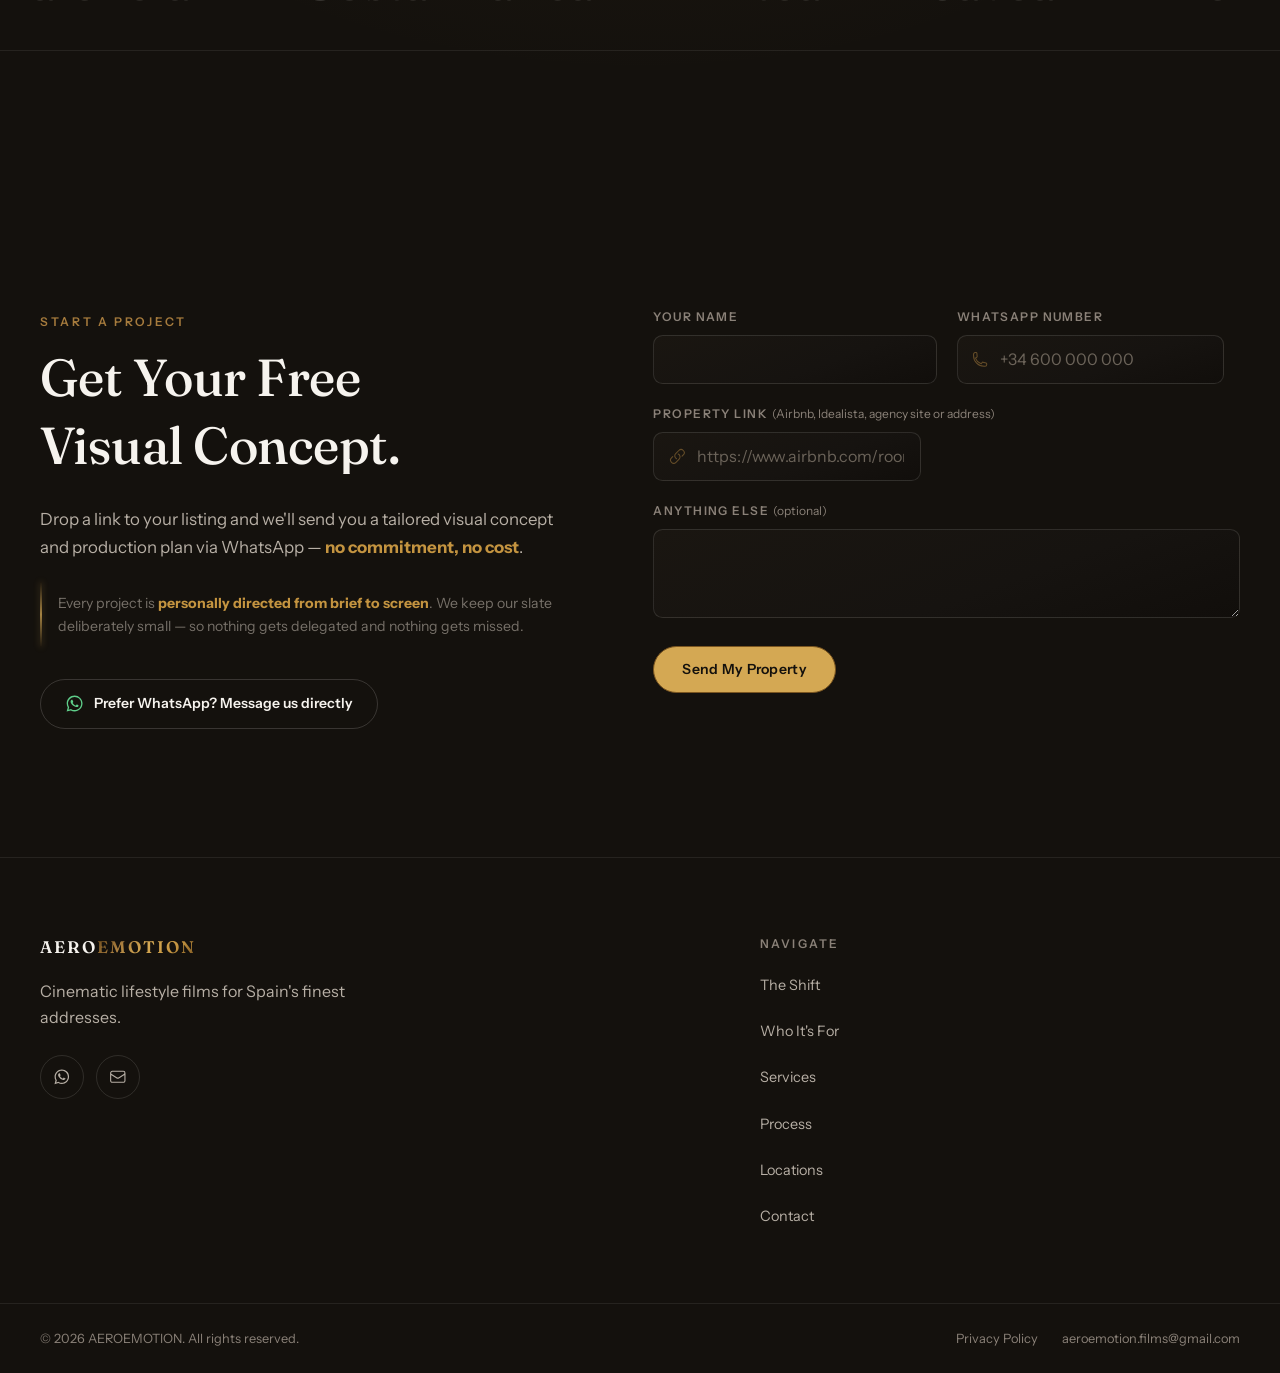
==== commit 907832bf: "Add missing Locations link to footer nav Co-Authored-By: Claude Opus 4.6 <noreply@anthropic.com>" ====
--- a/index.html
+++ b/index.html
@@ -492,6 +492,7 @@
       <a href="#audience">Who It's For</a>
       <a href="#services">Services</a>
       <a href="#process">Process</a>
+      <a href="#locations">Locations</a>
       <a href="#contact">Contact</a>
     </nav>
   </div>
